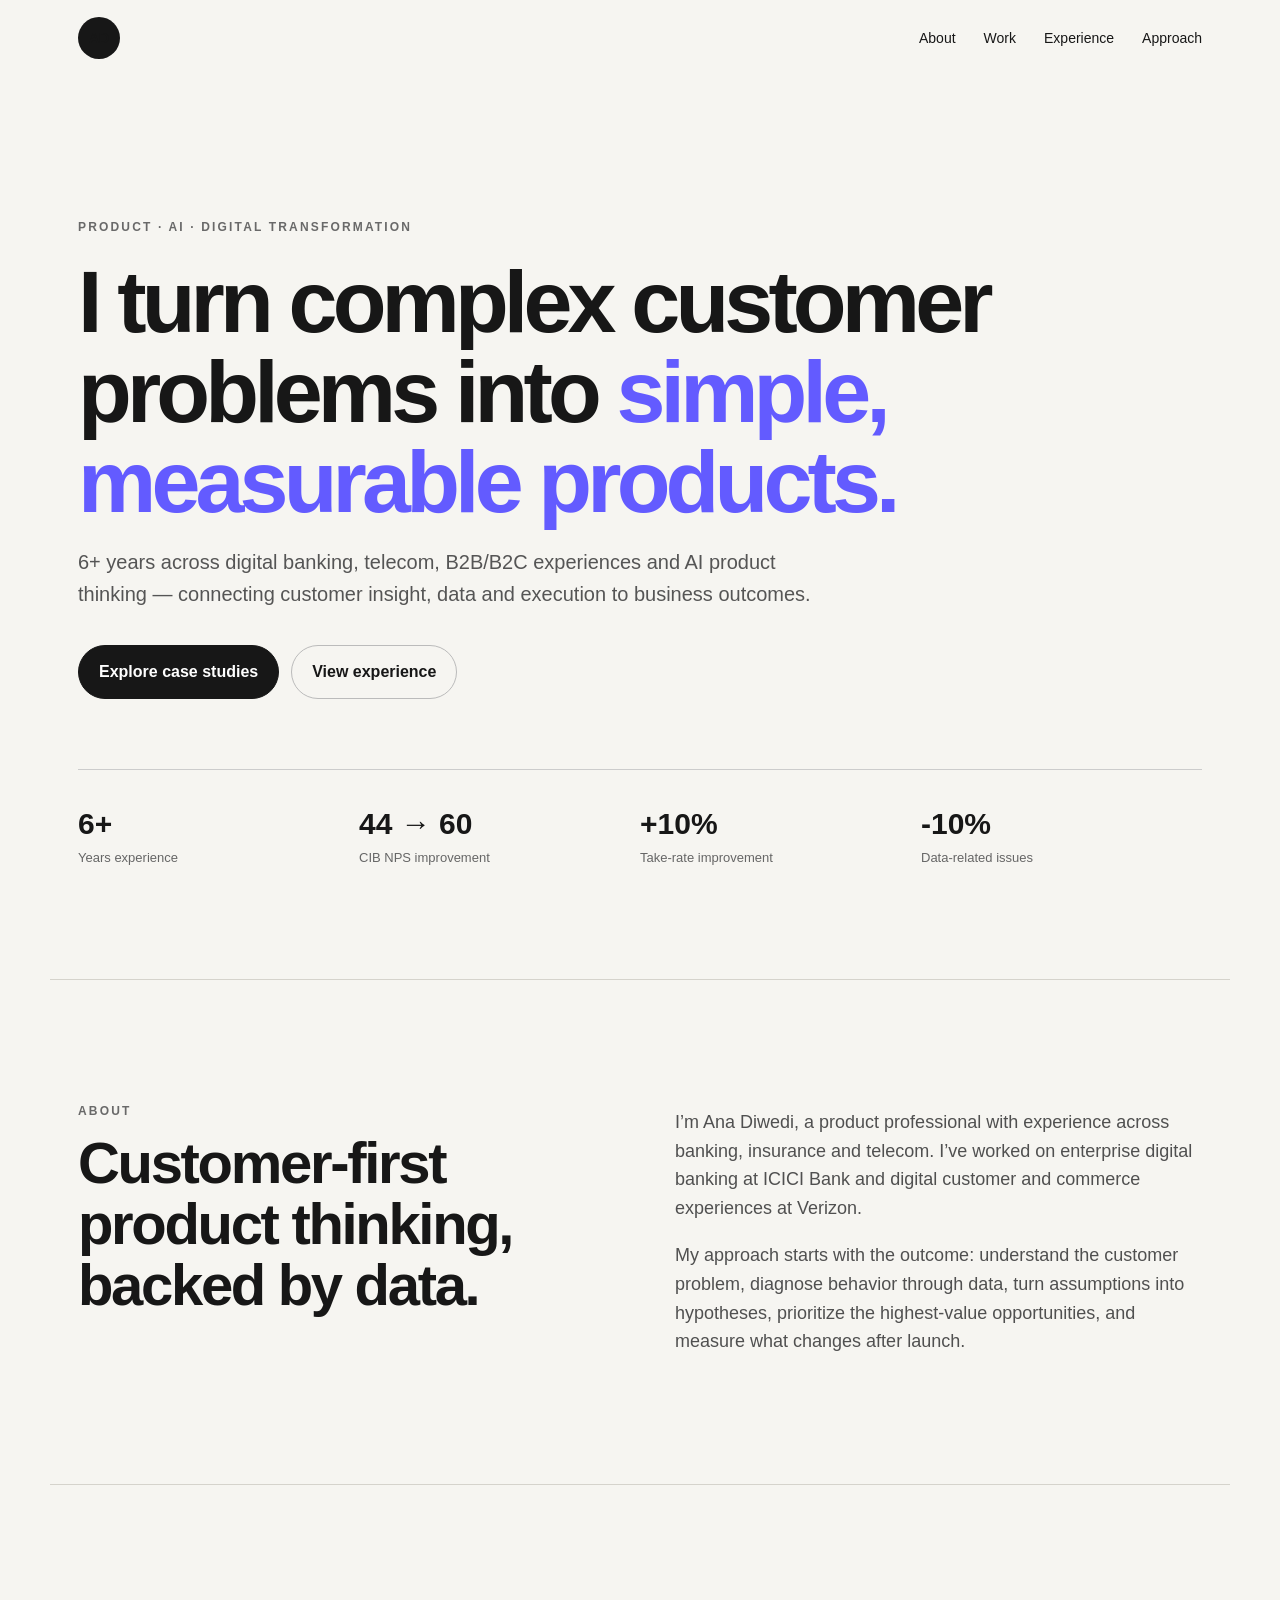
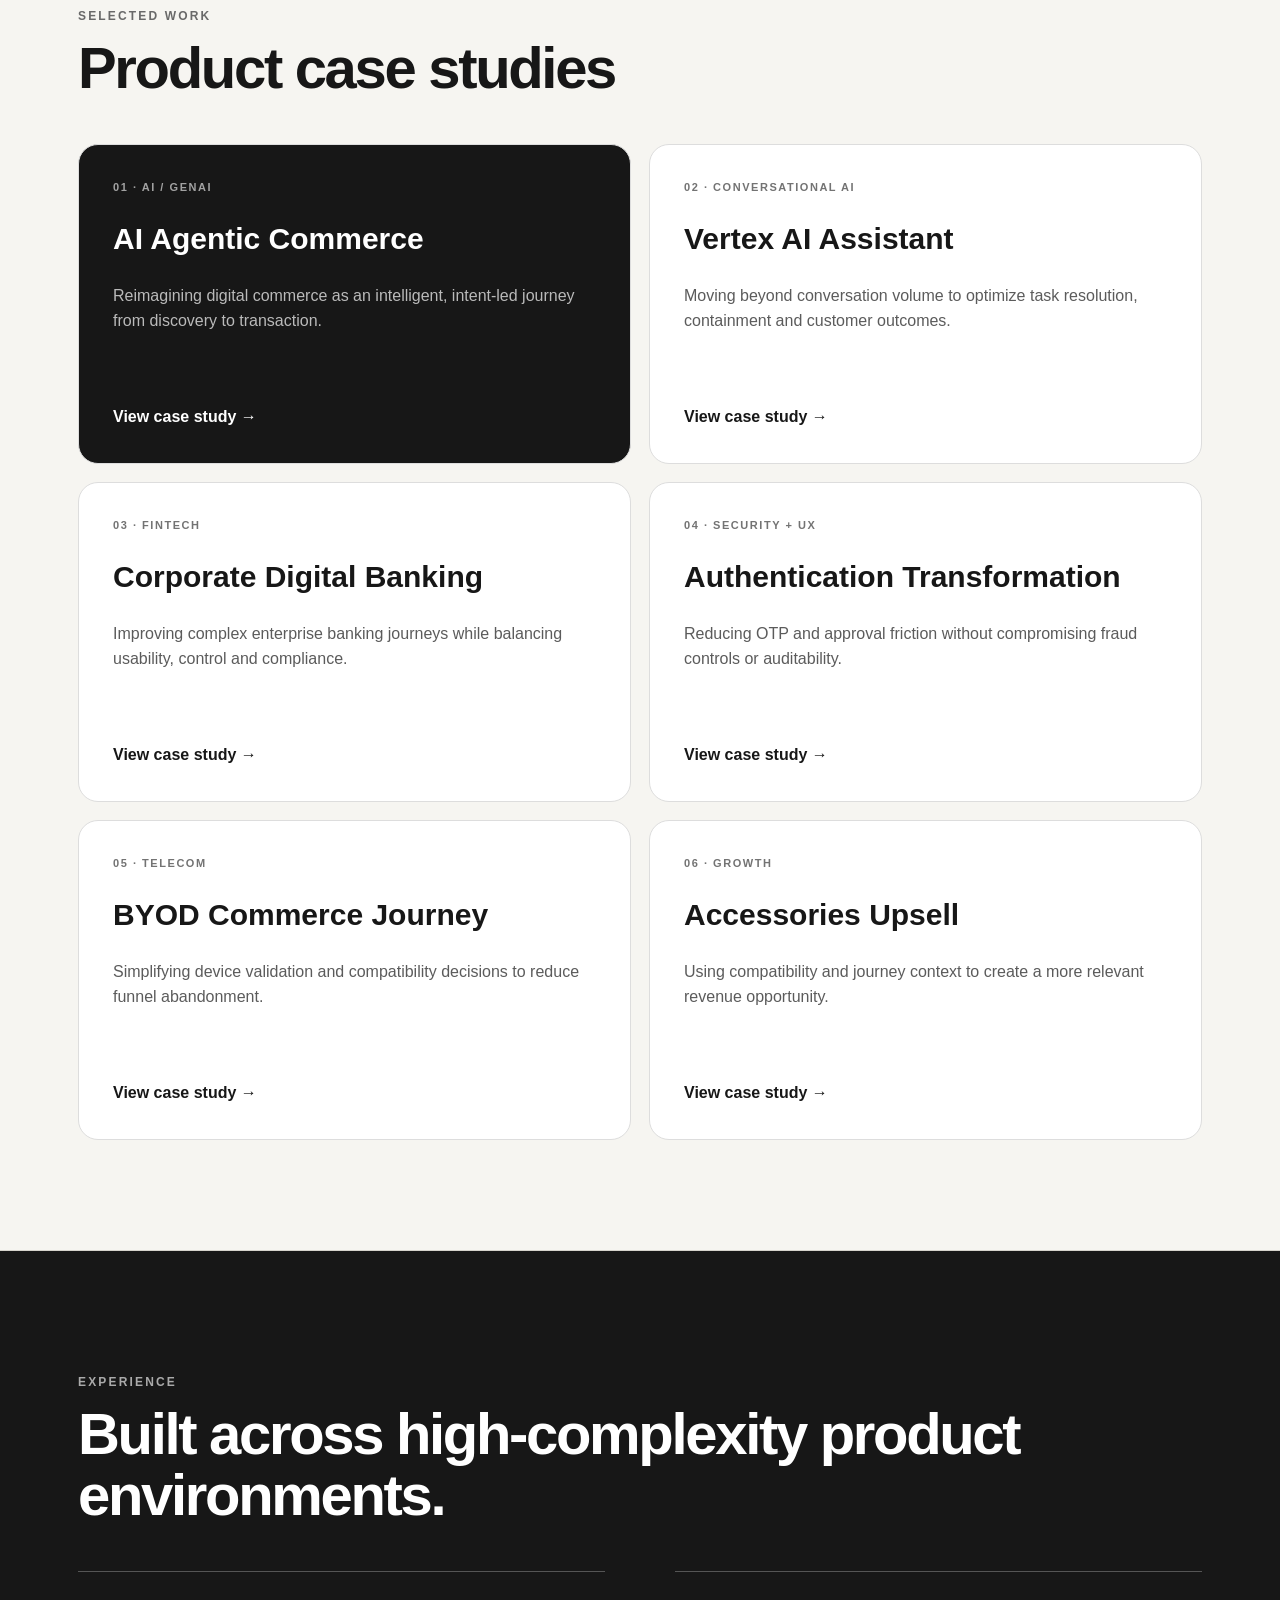
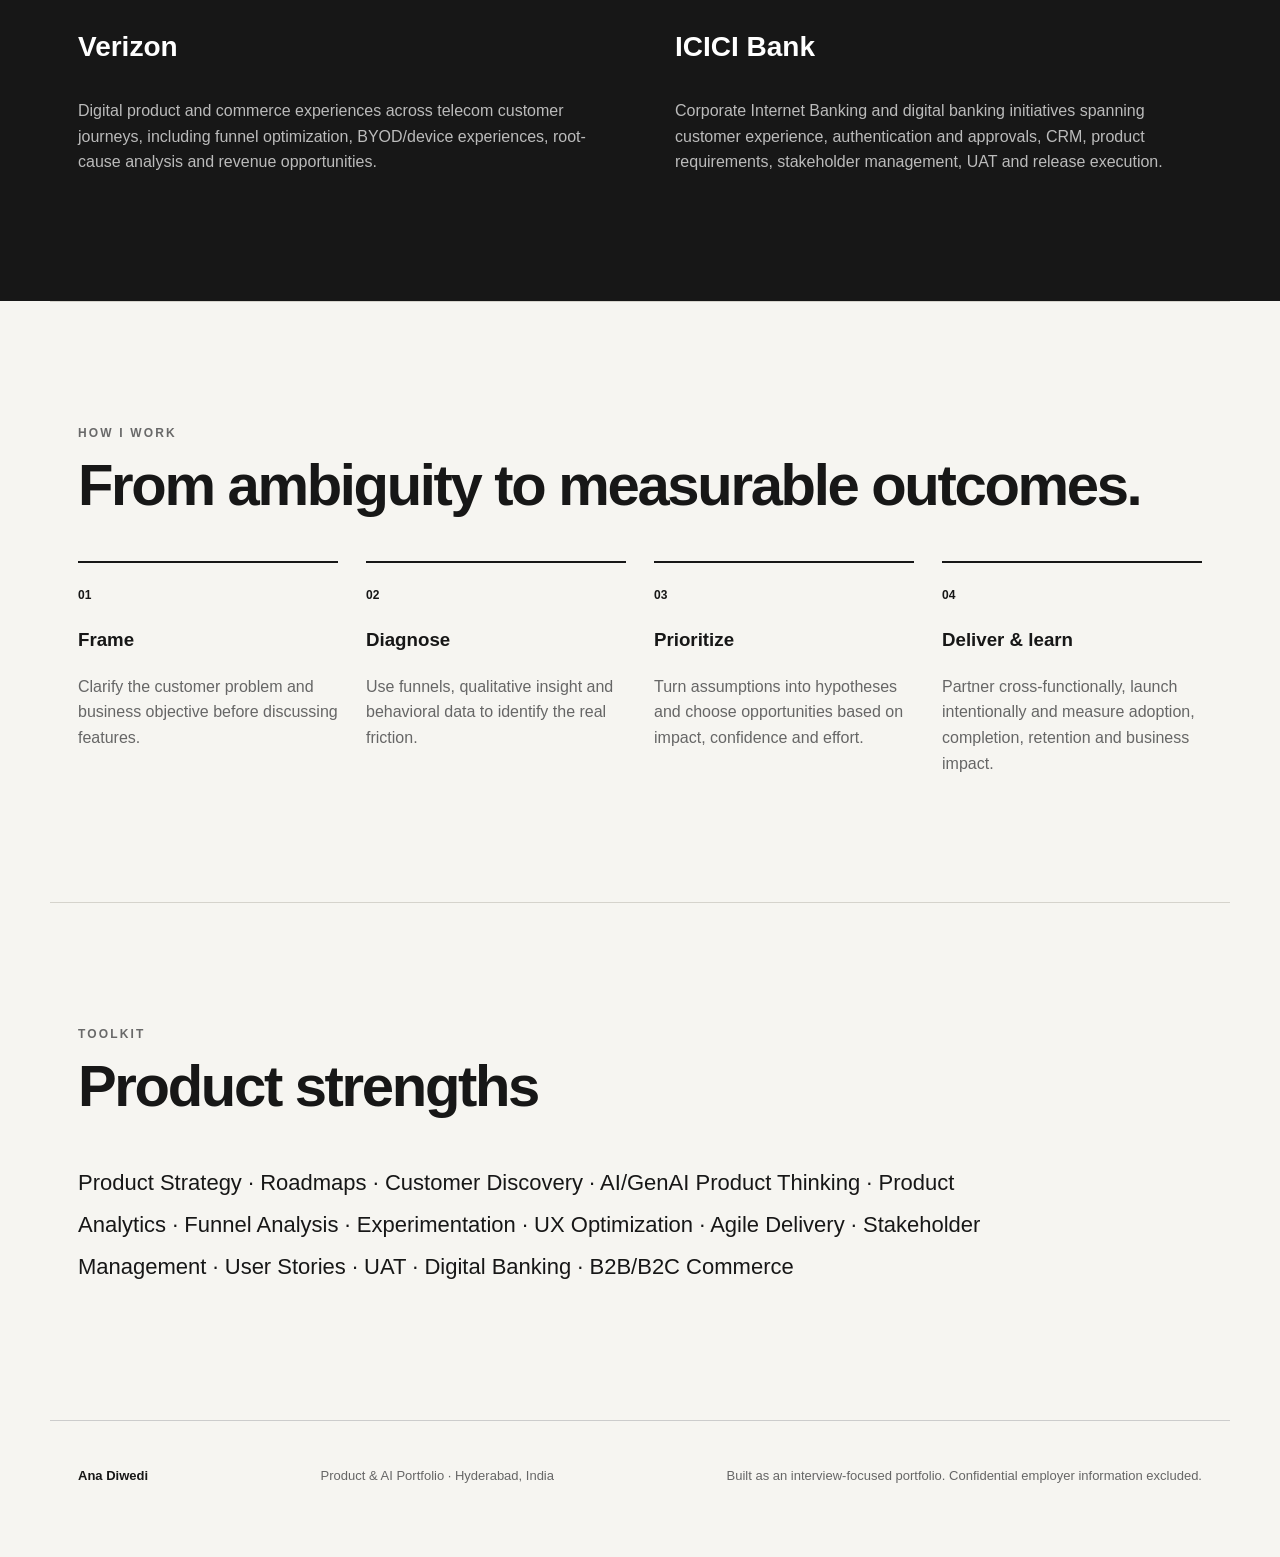
==== index.html @ fad216ba "Add files via upload" ====
<!DOCTYPE html>
<html lang="en">
<head>
  <meta charset="UTF-8">
  <meta name="viewport" content="width=device-width, initial-scale=1.0">
  <meta name="description" content="Ana Diwedi — Product & AI portfolio spanning AI, digital banking, telecom and customer experience.">
  <title>Ana Diwedi | Product & AI Portfolio</title>
  <link rel="stylesheet" href="styles.css">
</head>
<body>
<header class="nav">
  <a class="brand" href="#top">AD</a>
  <nav>
    <a href="#about">About</a><a href="#work">Work</a><a href="#experience">Experience</a><a href="#approach">Approach</a>
  </nav>
</header>

<main id="top">
<section class="hero">
  <p class="eyebrow">PRODUCT · AI · DIGITAL TRANSFORMATION</p>
  <h1>I turn complex customer problems into <span>simple, measurable products.</span></h1>
  <p class="lead">6+ years across digital banking, telecom, B2B/B2C experiences and AI product thinking — connecting customer insight, data and execution to business outcomes.</p>
  <div class="actions"><a class="button primary" href="#work">Explore case studies</a><a class="button" href="#experience">View experience</a></div>
  <div class="metrics">
    <div><strong>6+</strong><span>Years experience</span></div>
    <div><strong>44 → 60</strong><span>CIB NPS improvement</span></div>
    <div><strong>+10%</strong><span>Take-rate improvement</span></div>
    <div><strong>-10%</strong><span>Data-related issues</span></div>
  </div>
</section>

<section id="about" class="section two-col">
  <div><p class="eyebrow">ABOUT</p><h2>Customer-first product thinking, backed by data.</h2></div>
  <div><p>I’m Ana Diwedi, a product professional with experience across banking, insurance and telecom. I’ve worked on enterprise digital banking at ICICI Bank and digital customer and commerce experiences at Verizon.</p>
  <p>My approach starts with the outcome: understand the customer problem, diagnose behavior through data, turn assumptions into hypotheses, prioritize the highest-value opportunities, and measure what changes after launch.</p></div>
</section>

<section id="work" class="section">
  <p class="eyebrow">SELECTED WORK</p><h2>Product case studies</h2>
  <div class="grid">
    <a class="card featured" href="case-studies/ai-agentic-commerce.html"><span>01 · AI / GENAI</span><h3>AI Agentic Commerce</h3><p>Reimagining digital commerce as an intelligent, intent-led journey from discovery to transaction.</p><b>View case study →</b></a>
    <a class="card" href="case-studies/vertex-ai-assistant.html"><span>02 · CONVERSATIONAL AI</span><h3>Vertex AI Assistant</h3><p>Moving beyond conversation volume to optimize task resolution, containment and customer outcomes.</p><b>View case study →</b></a>
    <a class="card" href="case-studies/corporate-digital-banking.html"><span>03 · FINTECH</span><h3>Corporate Digital Banking</h3><p>Improving complex enterprise banking journeys while balancing usability, control and compliance.</p><b>View case study →</b></a>
    <a class="card" href="case-studies/authentication-transformation.html"><span>04 · SECURITY + UX</span><h3>Authentication Transformation</h3><p>Reducing OTP and approval friction without compromising fraud controls or auditability.</p><b>View case study →</b></a>
    <a class="card" href="case-studies/byod-commerce.html"><span>05 · TELECOM</span><h3>BYOD Commerce Journey</h3><p>Simplifying device validation and compatibility decisions to reduce funnel abandonment.</p><b>View case study →</b></a>
    <a class="card" href="case-studies/accessories-upsell.html"><span>06 · GROWTH</span><h3>Accessories Upsell</h3><p>Using compatibility and journey context to create a more relevant revenue opportunity.</p><b>View case study →</b></a>
  </div>
</section>

<section id="experience" class="section dark">
  <p class="eyebrow">EXPERIENCE</p><h2>Built across high-complexity product environments.</h2>
  <div class="timeline">
    <article><h3>Verizon</h3><p>Digital product and commerce experiences across telecom customer journeys, including funnel optimization, BYOD/device experiences, root-cause analysis and revenue opportunities.</p></article>
    <article><h3>ICICI Bank</h3><p>Corporate Internet Banking and digital banking initiatives spanning customer experience, authentication and approvals, CRM, product requirements, stakeholder management, UAT and release execution.</p></article>
  </div>
</section>

<section id="approach" class="section">
  <p class="eyebrow">HOW I WORK</p><h2>From ambiguity to measurable outcomes.</h2>
  <div class="steps">
    <div><b>01</b><h3>Frame</h3><p>Clarify the customer problem and business objective before discussing features.</p></div>
    <div><b>02</b><h3>Diagnose</h3><p>Use funnels, qualitative insight and behavioral data to identify the real friction.</p></div>
    <div><b>03</b><h3>Prioritize</h3><p>Turn assumptions into hypotheses and choose opportunities based on impact, confidence and effort.</p></div>
    <div><b>04</b><h3>Deliver & learn</h3><p>Partner cross-functionally, launch intentionally and measure adoption, completion, retention and business impact.</p></div>
  </div>
</section>

<section class="section skills"><p class="eyebrow">TOOLKIT</p><h2>Product strengths</h2>
<p>Product Strategy · Roadmaps · Customer Discovery · AI/GenAI Product Thinking · Product Analytics · Funnel Analysis · Experimentation · UX Optimization · Agile Delivery · Stakeholder Management · User Stories · UAT · Digital Banking · B2B/B2C Commerce</p></section>
</main>
<footer><strong>Ana Diwedi</strong><span>Product & AI Portfolio · Hyderabad, India</span><span>Built as an interview-focused portfolio. Confidential employer information excluded.</span></footer>
</body>
</html>
---- styles.css ----
*{box-sizing:border-box}html{scroll-behavior:smooth}body{margin:0;background:#f6f5f1;color:#171717;font-family:Inter,ui-sans-serif,-apple-system,BlinkMacSystemFont,"Segoe UI",sans-serif;line-height:1.6}.nav{height:76px;display:flex;align-items:center;justify-content:space-between;max-width:1180px;margin:auto;padding:0 28px}.brand{width:42px;height:42px;border-radius:50%;display:grid;place-items:center;background:#171717;color:#fff;text-decoration:none;font-weight:800}.nav nav{display:flex;gap:28px}.nav a{color:inherit;text-decoration:none;font-size:14px}.hero,.section{max-width:1180px;margin:auto;padding:110px 28px}.hero{padding-top:130px}.eyebrow{font-size:12px;font-weight:800;letter-spacing:.18em;color:#696969}.hero h1{font-size:clamp(48px,7vw,88px);line-height:1.02;letter-spacing:-.055em;max-width:1000px;margin:20px 0}.hero h1 span{color:#635bff}.lead{font-size:20px;color:#555;max-width:760px}.actions{display:flex;gap:12px;margin:35px 0 70px}.button{padding:13px 20px;border:1px solid #bbb;border-radius:999px;text-decoration:none;color:#171717;font-weight:700}.primary{background:#171717;color:#fff;border-color:#171717}.metrics{display:grid;grid-template-columns:repeat(4,1fr);border-top:1px solid #ccc;padding-top:30px}.metrics div{display:flex;flex-direction:column}.metrics strong{font-size:30px}.metrics span{font-size:13px;color:#666}.section{border-top:1px solid #d5d3cc}.section h2{font-size:clamp(34px,5vw,58px);line-height:1.05;letter-spacing:-.04em;margin:12px 0 45px}.two-col{display:grid;grid-template-columns:1fr 1fr;gap:70px}.two-col p:not(.eyebrow){font-size:18px;color:#505050}.grid{display:grid;grid-template-columns:repeat(2,1fr);gap:18px}.card{min-height:320px;background:#fff;border:1px solid #ddd;border-radius:20px;padding:34px;text-decoration:none;color:inherit;display:flex;flex-direction:column;transition:.2s}.card:hover{transform:translateY(-4px);box-shadow:0 14px 40px #0000000c}.card.featured{background:#171717;color:#fff}.card span{font-size:11px;letter-spacing:.14em;font-weight:800;opacity:.6}.card h3{font-size:30px;line-height:1.1;margin:25px 0 12px}.card p{opacity:.7;max-width:480px}.card b{margin-top:auto}.dark{max-width:none;background:#171717;color:#fff;padding-left:max(28px,calc((100% - 1124px)/2));padding-right:max(28px,calc((100% - 1124px)/2))}.dark .eyebrow{color:#aaa}.timeline{display:grid;grid-template-columns:1fr 1fr;gap:70px}.timeline article{border-top:1px solid #555;padding-top:25px}.timeline h3{font-size:28px}.timeline p{color:#bbb}.steps{display:grid;grid-template-columns:repeat(4,1fr);gap:28px}.steps>div{border-top:2px solid #171717;padding-top:18px}.steps b{font-size:12px}.steps p{color:#666}.skills p:last-child{font-size:22px;line-height:1.9;max-width:950px}footer{max-width:1180px;margin:auto;padding:45px 28px 70px;border-top:1px solid #ccc;display:flex;justify-content:space-between;gap:20px;color:#666;font-size:13px}footer strong{color:#171717}@media(max-width:750px){.nav nav{display:none}.hero,.section{padding:75px 22px}.hero{padding-top:90px}.metrics,.grid,.two-col,.timeline,.steps{grid-template-columns:1fr}.metrics{gap:22px}.card{min-height:270px}.actions{flex-direction:column;align-items:flex-start}.two-col{gap:10px}footer{flex-direction:column;padding:35px 22px}.dark{padding-left:22px;padding-right:22px}}
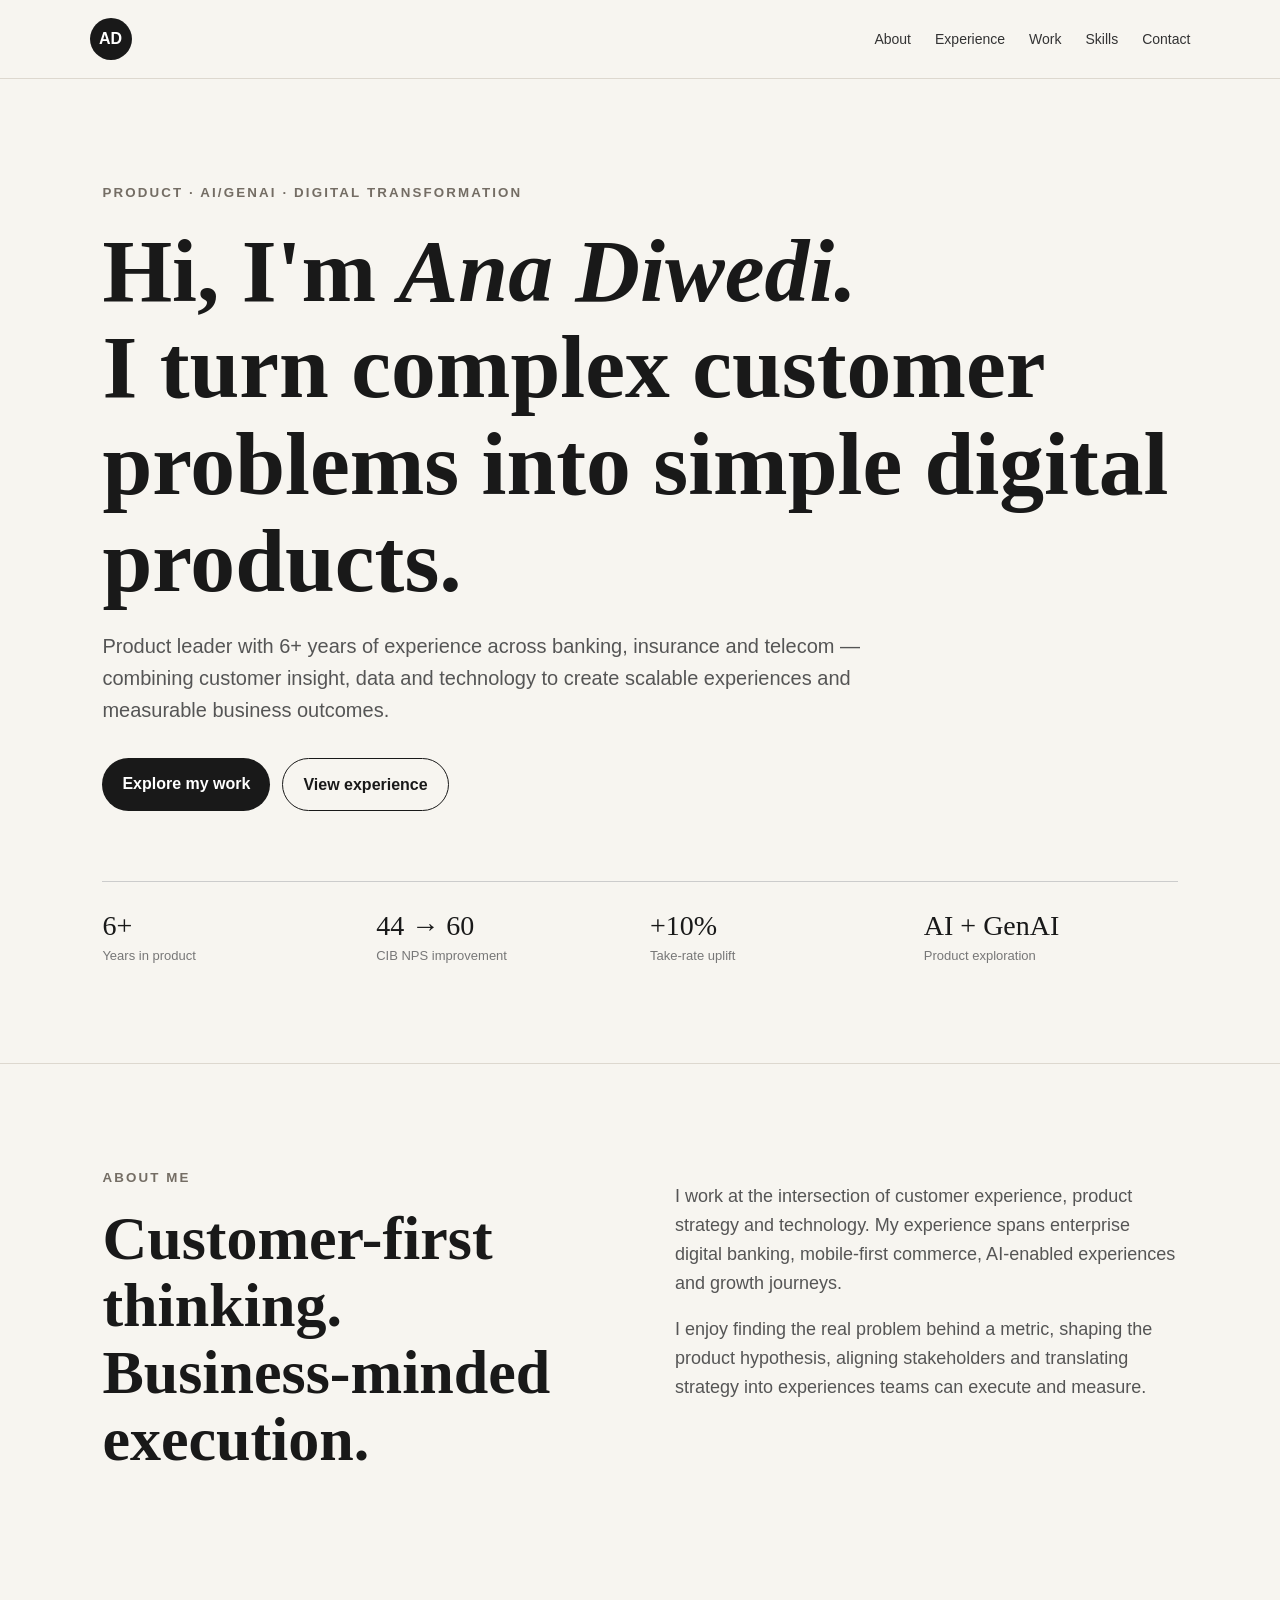
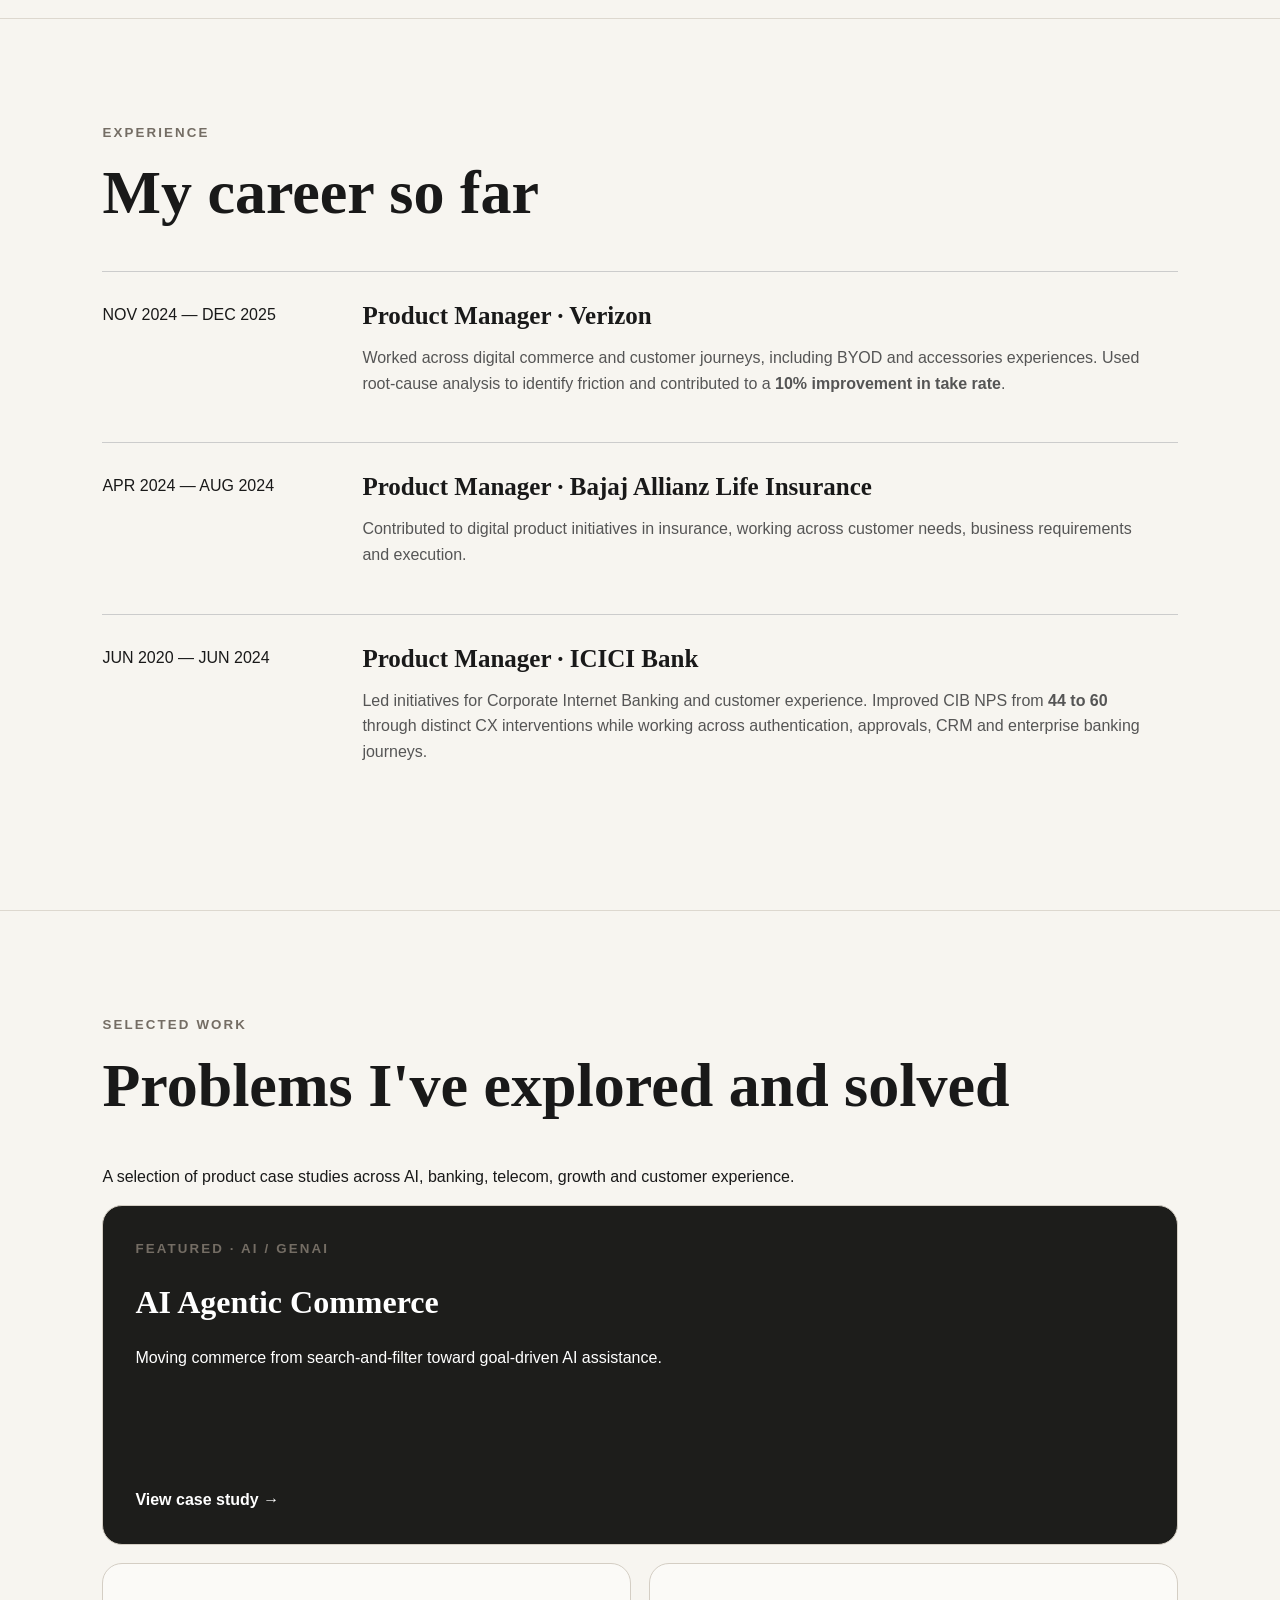
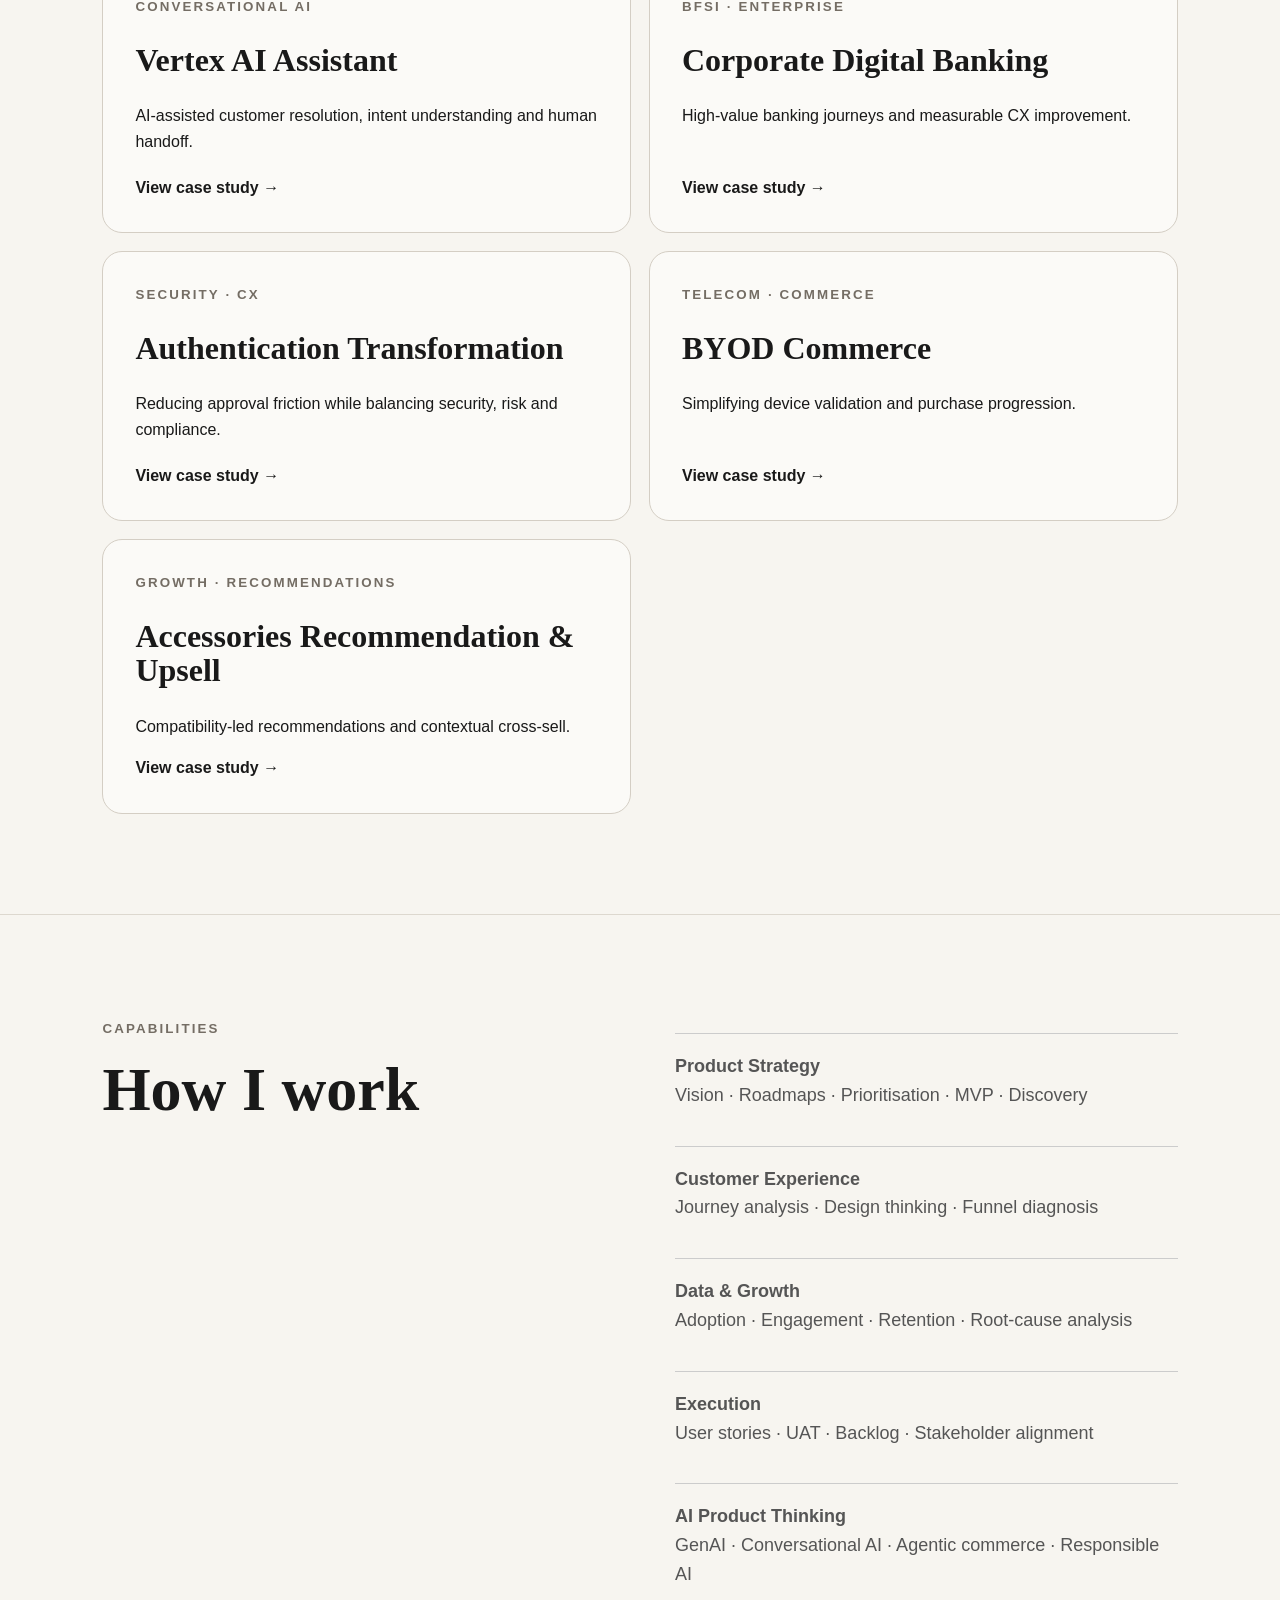
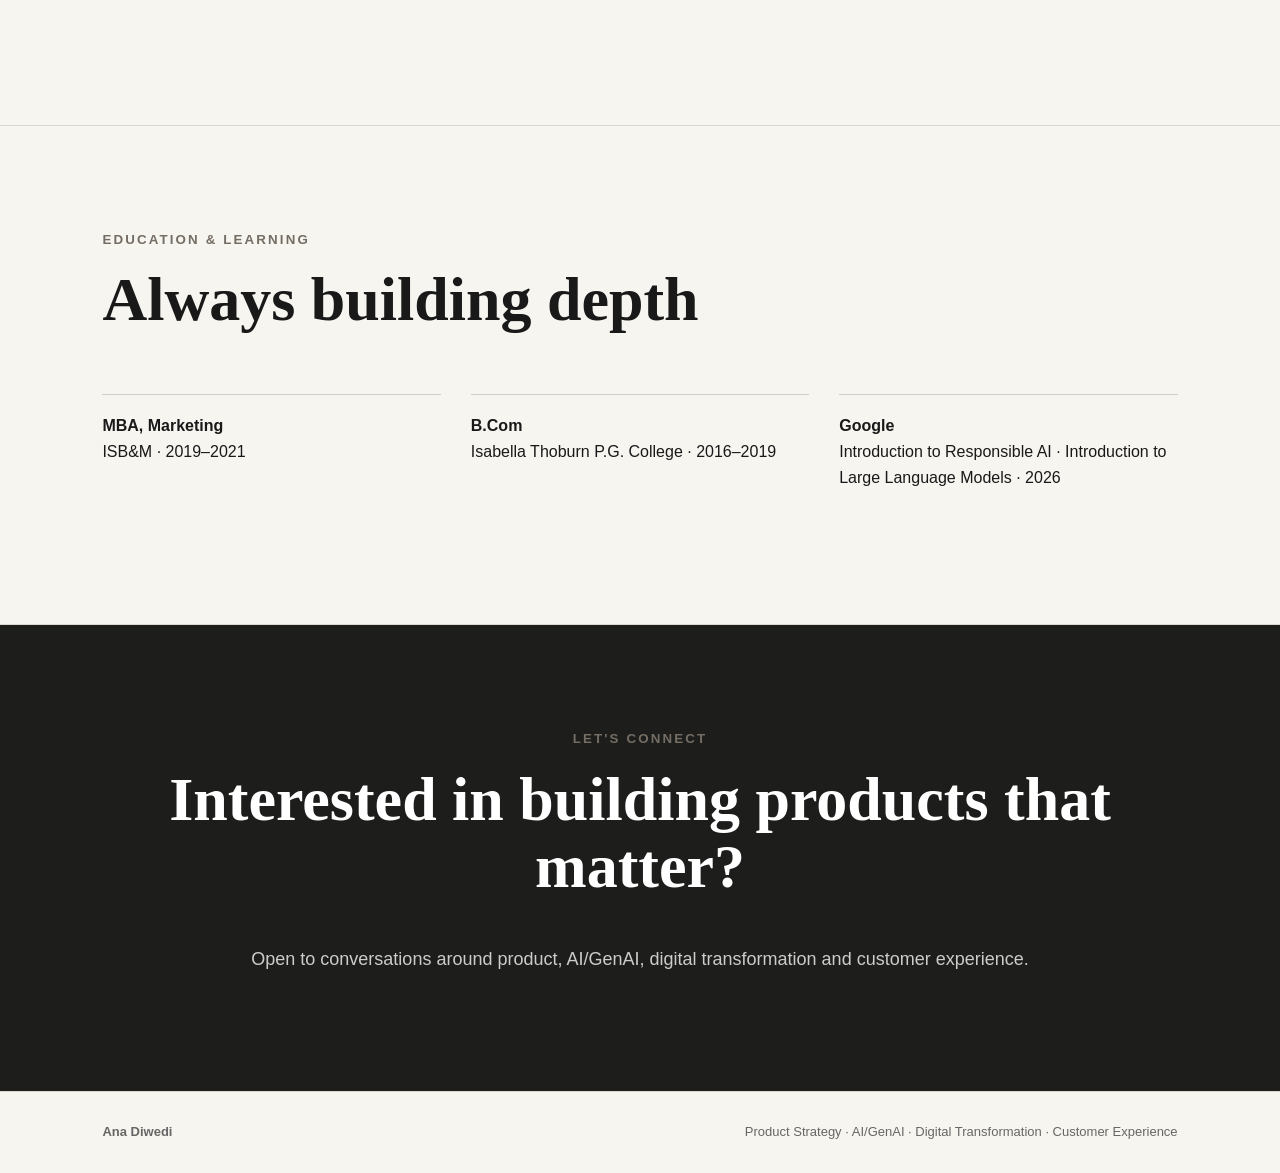
==== commit 5573afea: "Add files via upload" ====
--- a/index.html
+++ b/index.html
@@ -1,73 +1,20 @@
-<!DOCTYPE html>
-<html lang="en">
-<head>
-  <meta charset="UTF-8">
-  <meta name="viewport" content="width=device-width, initial-scale=1.0">
-  <meta name="description" content="Ana Diwedi — Product & AI portfolio spanning AI, digital banking, telecom and customer experience.">
-  <title>Ana Diwedi | Product & AI Portfolio</title>
-  <link rel="stylesheet" href="styles.css">
-</head>
-<body>
-<header class="nav">
-  <a class="brand" href="#top">AD</a>
-  <nav>
-    <a href="#about">About</a><a href="#work">Work</a><a href="#experience">Experience</a><a href="#approach">Approach</a>
-  </nav>
-</header>
-
-<main id="top">
-<section class="hero">
-  <p class="eyebrow">PRODUCT · AI · DIGITAL TRANSFORMATION</p>
-  <h1>I turn complex customer problems into <span>simple, measurable products.</span></h1>
-  <p class="lead">6+ years across digital banking, telecom, B2B/B2C experiences and AI product thinking — connecting customer insight, data and execution to business outcomes.</p>
-  <div class="actions"><a class="button primary" href="#work">Explore case studies</a><a class="button" href="#experience">View experience</a></div>
-  <div class="metrics">
-    <div><strong>6+</strong><span>Years experience</span></div>
-    <div><strong>44 → 60</strong><span>CIB NPS improvement</span></div>
-    <div><strong>+10%</strong><span>Take-rate improvement</span></div>
-    <div><strong>-10%</strong><span>Data-related issues</span></div>
-  </div>
-</section>
-
-<section id="about" class="section two-col">
-  <div><p class="eyebrow">ABOUT</p><h2>Customer-first product thinking, backed by data.</h2></div>
-  <div><p>I’m Ana Diwedi, a product professional with experience across banking, insurance and telecom. I’ve worked on enterprise digital banking at ICICI Bank and digital customer and commerce experiences at Verizon.</p>
-  <p>My approach starts with the outcome: understand the customer problem, diagnose behavior through data, turn assumptions into hypotheses, prioritize the highest-value opportunities, and measure what changes after launch.</p></div>
-</section>
-
-<section id="work" class="section">
-  <p class="eyebrow">SELECTED WORK</p><h2>Product case studies</h2>
-  <div class="grid">
-    <a class="card featured" href="case-studies/ai-agentic-commerce.html"><span>01 · AI / GENAI</span><h3>AI Agentic Commerce</h3><p>Reimagining digital commerce as an intelligent, intent-led journey from discovery to transaction.</p><b>View case study →</b></a>
-    <a class="card" href="case-studies/vertex-ai-assistant.html"><span>02 · CONVERSATIONAL AI</span><h3>Vertex AI Assistant</h3><p>Moving beyond conversation volume to optimize task resolution, containment and customer outcomes.</p><b>View case study →</b></a>
-    <a class="card" href="case-studies/corporate-digital-banking.html"><span>03 · FINTECH</span><h3>Corporate Digital Banking</h3><p>Improving complex enterprise banking journeys while balancing usability, control and compliance.</p><b>View case study →</b></a>
-    <a class="card" href="case-studies/authentication-transformation.html"><span>04 · SECURITY + UX</span><h3>Authentication Transformation</h3><p>Reducing OTP and approval friction without compromising fraud controls or auditability.</p><b>View case study →</b></a>
-    <a class="card" href="case-studies/byod-commerce.html"><span>05 · TELECOM</span><h3>BYOD Commerce Journey</h3><p>Simplifying device validation and compatibility decisions to reduce funnel abandonment.</p><b>View case study →</b></a>
-    <a class="card" href="case-studies/accessories-upsell.html"><span>06 · GROWTH</span><h3>Accessories Upsell</h3><p>Using compatibility and journey context to create a more relevant revenue opportunity.</p><b>View case study →</b></a>
-  </div>
-</section>
-
-<section id="experience" class="section dark">
-  <p class="eyebrow">EXPERIENCE</p><h2>Built across high-complexity product environments.</h2>
-  <div class="timeline">
-    <article><h3>Verizon</h3><p>Digital product and commerce experiences across telecom customer journeys, including funnel optimization, BYOD/device experiences, root-cause analysis and revenue opportunities.</p></article>
-    <article><h3>ICICI Bank</h3><p>Corporate Internet Banking and digital banking initiatives spanning customer experience, authentication and approvals, CRM, product requirements, stakeholder management, UAT and release execution.</p></article>
-  </div>
-</section>
-
-<section id="approach" class="section">
-  <p class="eyebrow">HOW I WORK</p><h2>From ambiguity to measurable outcomes.</h2>
-  <div class="steps">
-    <div><b>01</b><h3>Frame</h3><p>Clarify the customer problem and business objective before discussing features.</p></div>
-    <div><b>02</b><h3>Diagnose</h3><p>Use funnels, qualitative insight and behavioral data to identify the real friction.</p></div>
-    <div><b>03</b><h3>Prioritize</h3><p>Turn assumptions into hypotheses and choose opportunities based on impact, confidence and effort.</p></div>
-    <div><b>04</b><h3>Deliver & learn</h3><p>Partner cross-functionally, launch intentionally and measure adoption, completion, retention and business impact.</p></div>
-  </div>
-</section>
-
-<section class="section skills"><p class="eyebrow">TOOLKIT</p><h2>Product strengths</h2>
-<p>Product Strategy · Roadmaps · Customer Discovery · AI/GenAI Product Thinking · Product Analytics · Funnel Analysis · Experimentation · UX Optimization · Agile Delivery · Stakeholder Management · User Stories · UAT · Digital Banking · B2B/B2C Commerce</p></section>
-</main>
-<footer><strong>Ana Diwedi</strong><span>Product & AI Portfolio · Hyderabad, India</span><span>Built as an interview-focused portfolio. Confidential employer information excluded.</span></footer>
-</body>
-</html>+<!doctype html><html lang="en"><head><meta charset="utf-8"><meta name="viewport" content="width=device-width,initial-scale=1"><title>Ana Diwedi | Product Portfolio</title><link rel="stylesheet" href="styles.css"></head><body>
+<header><a href="#home" class="logo">AD</a><nav><a href="#about">About</a><a href="#experience">Experience</a><a href="#work">Work</a><a href="#skills">Skills</a><a href="#contact">Contact</a></nav></header>
+<main>
+<section id="home" class="hero"><small>PRODUCT · AI/GENAI · DIGITAL TRANSFORMATION</small><h1>Hi, I'm <em>Ana Diwedi.</em><br>I turn complex customer problems into simple digital products.</h1><p>Product leader with 6+ years of experience across banking, insurance and telecom — combining customer insight, data and technology to create scalable experiences and measurable business outcomes.</p><div class="buttons"><a href="#work">Explore my work</a><a href="#experience" class="light">View experience</a></div><div class="metrics"><b>6+<span>Years in product</span></b><b>44 → 60<span>CIB NPS improvement</span></b><b>+10%<span>Take-rate uplift</span></b><b>AI + GenAI<span>Product exploration</span></b></div></section>
+<section id="about" class="split"><div><small>ABOUT ME</small><h2>Customer-first thinking.<br>Business-minded execution.</h2></div><div><p>I work at the intersection of customer experience, product strategy and technology. My experience spans enterprise digital banking, mobile-first commerce, AI-enabled experiences and growth journeys.</p><p>I enjoy finding the real problem behind a metric, shaping the product hypothesis, aligning stakeholders and translating strategy into experiences teams can execute and measure.</p></div></section>
+<section id="experience"><small>EXPERIENCE</small><h2>My career so far</h2>
+<article><time>NOV 2024 — DEC 2025</time><div><h3>Product Manager · Verizon</h3><p>Worked across digital commerce and customer journeys, including BYOD and accessories experiences. Used root-cause analysis to identify friction and contributed to a <strong>10% improvement in take rate</strong>.</p></div></article>
+<article><time>APR 2024 — AUG 2024</time><div><h3>Product Manager · Bajaj Allianz Life Insurance</h3><p>Contributed to digital product initiatives in insurance, working across customer needs, business requirements and execution.</p></div></article>
+<article><time>JUN 2020 — JUN 2024</time><div><h3>Product Manager · ICICI Bank</h3><p>Led initiatives for Corporate Internet Banking and customer experience. Improved CIB NPS from <strong>44 to 60</strong> through distinct CX interventions while working across authentication, approvals, CRM and enterprise banking journeys.</p></div></article></section>
+<section id="work"><small>SELECTED WORK</small><h2>Problems I've explored and solved</h2><p>A selection of product case studies across AI, banking, telecom, growth and customer experience.</p><div class="cards">
+<a class="card featured" href="case-studies/ai-agentic-commerce.html"><small>FEATURED · AI / GENAI</small><h3>AI Agentic Commerce</h3><p>Moving commerce from search-and-filter toward goal-driven AI assistance.</p><b>View case study →</b></a>
+<a class="card" href="case-studies/vertex-ai-assistant.html"><small>CONVERSATIONAL AI</small><h3>Vertex AI Assistant</h3><p>AI-assisted customer resolution, intent understanding and human handoff.</p><b>View case study →</b></a>
+<a class="card" href="case-studies/corporate-digital-banking.html"><small>BFSI · ENTERPRISE</small><h3>Corporate Digital Banking</h3><p>High-value banking journeys and measurable CX improvement.</p><b>View case study →</b></a>
+<a class="card" href="case-studies/authentication-transformation.html"><small>SECURITY · CX</small><h3>Authentication Transformation</h3><p>Reducing approval friction while balancing security, risk and compliance.</p><b>View case study →</b></a>
+<a class="card" href="case-studies/byod-commerce.html"><small>TELECOM · COMMERCE</small><h3>BYOD Commerce</h3><p>Simplifying device validation and purchase progression.</p><b>View case study →</b></a>
+<a class="card" href="case-studies/accessories-upsell.html"><small>GROWTH · RECOMMENDATIONS</small><h3>Accessories Recommendation & Upsell</h3><p>Compatibility-led recommendations and contextual cross-sell.</p><b>View case study →</b></a></div></section>
+<section id="skills" class="split"><div><small>CAPABILITIES</small><h2>How I work</h2></div><div class="skills"><p><b>Product Strategy</b><br>Vision · Roadmaps · Prioritisation · MVP · Discovery</p><p><b>Customer Experience</b><br>Journey analysis · Design thinking · Funnel diagnosis</p><p><b>Data & Growth</b><br>Adoption · Engagement · Retention · Root-cause analysis</p><p><b>Execution</b><br>User stories · UAT · Backlog · Stakeholder alignment</p><p><b>AI Product Thinking</b><br>GenAI · Conversational AI · Agentic commerce · Responsible AI</p></div></section>
+<section><small>EDUCATION & LEARNING</small><h2>Always building depth</h2><div class="education"><p><b>MBA, Marketing</b><br>ISB&M · 2019–2021</p><p><b>B.Com</b><br>Isabella Thoburn P.G. College · 2016–2019</p><p><b>Google</b><br>Introduction to Responsible AI · Introduction to Large Language Models · 2026</p></div></section>
+<section id="contact" class="contact"><small>LET'S CONNECT</small><h2>Interested in building products that matter?</h2><p>Open to conversations around product, AI/GenAI, digital transformation and customer experience.</p></section></main>
+<footer><b>Ana Diwedi</b><span>Product Strategy · AI/GenAI · Digital Transformation · Customer Experience</span></footer></body></html>
--- a/styles.css
+++ b/styles.css
@@ -1 +1 @@
-*{box-sizing:border-box}html{scroll-behavior:smooth}body{margin:0;background:#f6f5f1;color:#171717;font-family:Inter,ui-sans-serif,-apple-system,BlinkMacSystemFont,"Segoe UI",sans-serif;line-height:1.6}.nav{height:76px;display:flex;align-items:center;justify-content:space-between;max-width:1180px;margin:auto;padding:0 28px}.brand{width:42px;height:42px;border-radius:50%;display:grid;place-items:center;background:#171717;color:#fff;text-decoration:none;font-weight:800}.nav nav{display:flex;gap:28px}.nav a{color:inherit;text-decoration:none;font-size:14px}.hero,.section{max-width:1180px;margin:auto;padding:110px 28px}.hero{padding-top:130px}.eyebrow{font-size:12px;font-weight:800;letter-spacing:.18em;color:#696969}.hero h1{font-size:clamp(48px,7vw,88px);line-height:1.02;letter-spacing:-.055em;max-width:1000px;margin:20px 0}.hero h1 span{color:#635bff}.lead{font-size:20px;color:#555;max-width:760px}.actions{display:flex;gap:12px;margin:35px 0 70px}.button{padding:13px 20px;border:1px solid #bbb;border-radius:999px;text-decoration:none;color:#171717;font-weight:700}.primary{background:#171717;color:#fff;border-color:#171717}.metrics{display:grid;grid-template-columns:repeat(4,1fr);border-top:1px solid #ccc;padding-top:30px}.metrics div{display:flex;flex-direction:column}.metrics strong{font-size:30px}.metrics span{font-size:13px;color:#666}.section{border-top:1px solid #d5d3cc}.section h2{font-size:clamp(34px,5vw,58px);line-height:1.05;letter-spacing:-.04em;margin:12px 0 45px}.two-col{display:grid;grid-template-columns:1fr 1fr;gap:70px}.two-col p:not(.eyebrow){font-size:18px;color:#505050}.grid{display:grid;grid-template-columns:repeat(2,1fr);gap:18px}.card{min-height:320px;background:#fff;border:1px solid #ddd;border-radius:20px;padding:34px;text-decoration:none;color:inherit;display:flex;flex-direction:column;transition:.2s}.card:hover{transform:translateY(-4px);box-shadow:0 14px 40px #0000000c}.card.featured{background:#171717;color:#fff}.card span{font-size:11px;letter-spacing:.14em;font-weight:800;opacity:.6}.card h3{font-size:30px;line-height:1.1;margin:25px 0 12px}.card p{opacity:.7;max-width:480px}.card b{margin-top:auto}.dark{max-width:none;background:#171717;color:#fff;padding-left:max(28px,calc((100% - 1124px)/2));padding-right:max(28px,calc((100% - 1124px)/2))}.dark .eyebrow{color:#aaa}.timeline{display:grid;grid-template-columns:1fr 1fr;gap:70px}.timeline article{border-top:1px solid #555;padding-top:25px}.timeline h3{font-size:28px}.timeline p{color:#bbb}.steps{display:grid;grid-template-columns:repeat(4,1fr);gap:28px}.steps>div{border-top:2px solid #171717;padding-top:18px}.steps b{font-size:12px}.steps p{color:#666}.skills p:last-child{font-size:22px;line-height:1.9;max-width:950px}footer{max-width:1180px;margin:auto;padding:45px 28px 70px;border-top:1px solid #ccc;display:flex;justify-content:space-between;gap:20px;color:#666;font-size:13px}footer strong{color:#171717}@media(max-width:750px){.nav nav{display:none}.hero,.section{padding:75px 22px}.hero{padding-top:90px}.metrics,.grid,.two-col,.timeline,.steps{grid-template-columns:1fr}.metrics{gap:22px}.card{min-height:270px}.actions{flex-direction:column;align-items:flex-start}.two-col{gap:10px}footer{flex-direction:column;padding:35px 22px}.dark{padding-left:22px;padding-right:22px}}+*{box-sizing:border-box}html{scroll-behavior:smooth}body{margin:0;background:#f7f5f0;color:#191919;font:16px Arial,sans-serif;line-height:1.6}header{position:sticky;top:0;z-index:5;display:flex;justify-content:space-between;align-items:center;padding:18px 7vw;background:#f7f5f0ee;border-bottom:1px solid #ddd8cf}.logo{display:grid;place-items:center;width:42px;height:42px;border-radius:50%;background:#191919;color:#fff;text-decoration:none;font-weight:700}nav{display:flex;gap:24px}nav a{color:#333;text-decoration:none;font-size:14px}section{padding:100px 8vw;border-bottom:1px solid #ddd8cf}small{letter-spacing:.16em;font-weight:700;color:#746d64}h1,h2,h3{font-family:Georgia,serif;line-height:1.08}h1{font-size:clamp(46px,7vw,92px);max-width:1200px;margin:18px 0}h2{font-size:clamp(38px,5vw,62px);margin:15px 0 45px}.hero p{max-width:760px;font-size:20px;color:#555}.buttons{display:flex;gap:12px;margin:32px 0}.buttons a{padding:13px 20px;border-radius:30px;background:#191919;color:white;text-decoration:none;font-weight:700}.buttons .light{background:transparent;color:#191919;border:1px solid}.metrics{display:grid;grid-template-columns:repeat(4,1fr);gap:20px;margin-top:70px;padding-top:28px;border-top:1px solid #ccc}.metrics b{font:28px Georgia}.metrics span{display:block;font:13px Arial;color:#777;margin-top:6px}.split{display:grid;grid-template-columns:1fr 1fr;gap:70px}.split>div:last-child{font-size:18px;color:#555}article{display:grid;grid-template-columns:230px 1fr;gap:30px;padding:30px 0;border-top:1px solid #ccc}article h3{font-size:25px;margin:0}article p{max-width:780px;color:#555}.cards{display:grid;grid-template-columns:1fr 1fr;gap:18px}.card{min-height:270px;padding:32px;border:1px solid #d4cec4;border-radius:20px;color:#191919;text-decoration:none;background:#fbfaf7;display:flex;flex-direction:column}.card h3{font-size:32px;margin:25px 0 10px}.card b{margin-top:auto}.featured{grid-column:span 2;min-height:340px;background:#1d1d1b;color:white}.skills p,.education p{padding:18px 0;border-top:1px solid #ccc}.education{display:grid;grid-template-columns:repeat(3,1fr);gap:30px}.contact{text-align:center;background:#1d1d1b;color:white}.contact p{color:#ccc;font-size:18px}footer{padding:30px 8vw;display:flex;justify-content:space-between;color:#666;font-size:13px}@media(max-width:760px){nav{gap:10px;overflow:auto}nav a{font-size:11px}section{padding:70px 7vw}.split{grid-template-columns:1fr;gap:25px}.metrics{grid-template-columns:1fr 1fr}article{grid-template-columns:1fr;gap:5px}.cards{grid-template-columns:1fr}.featured{grid-column:auto}.education{grid-template-columns:1fr}footer{flex-direction:column;gap:8px}}
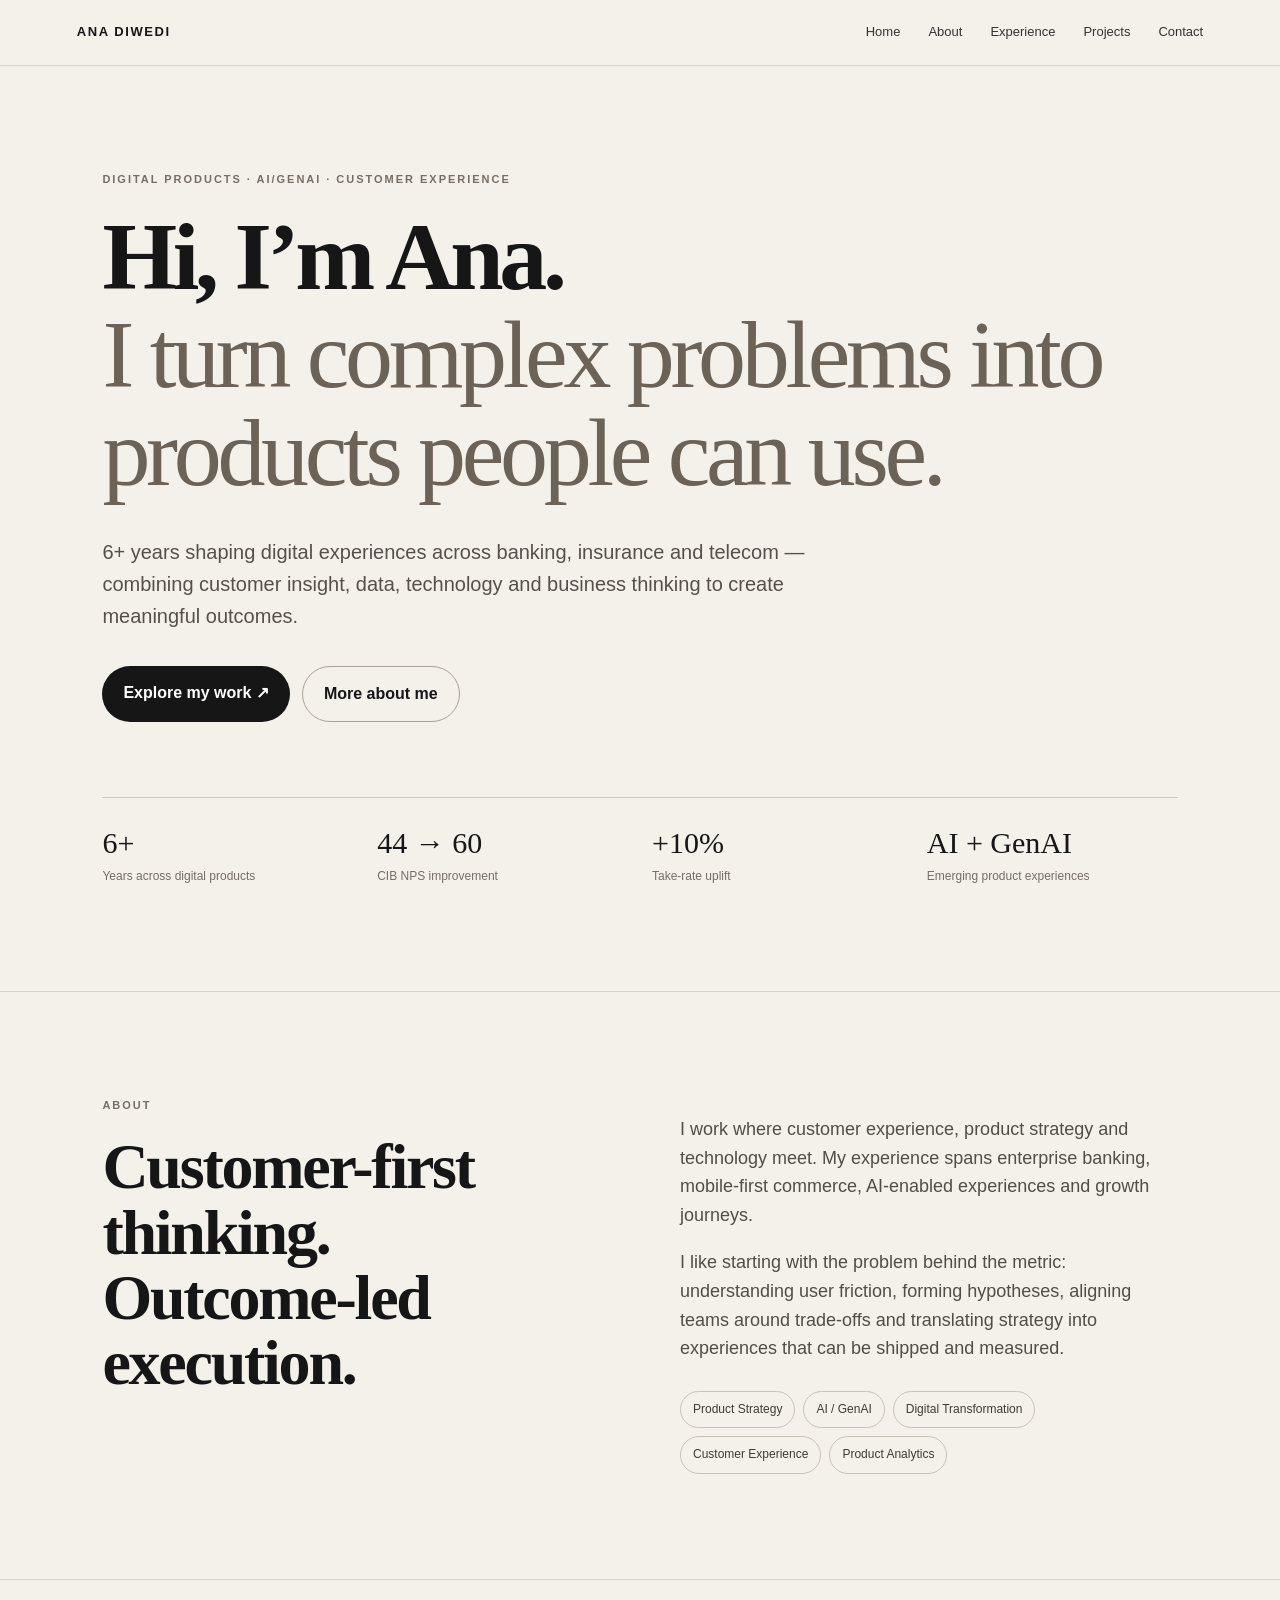
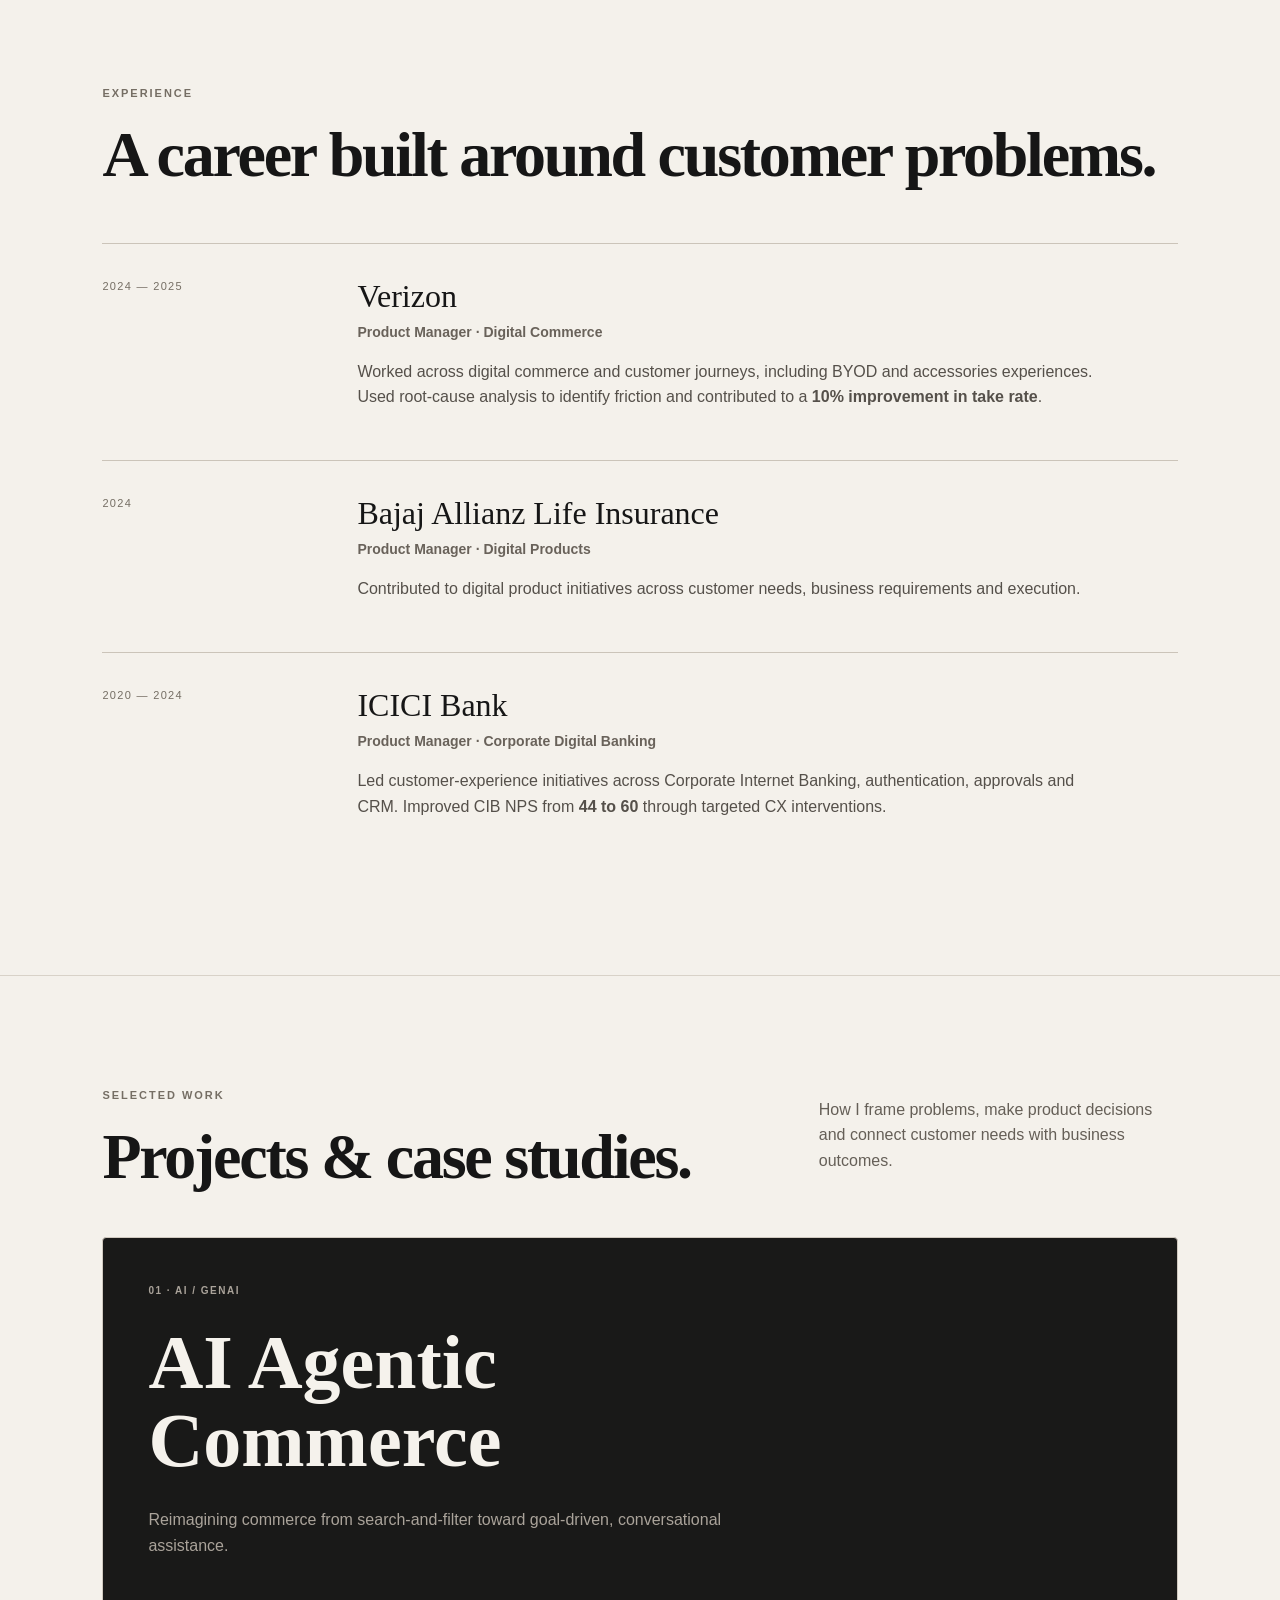
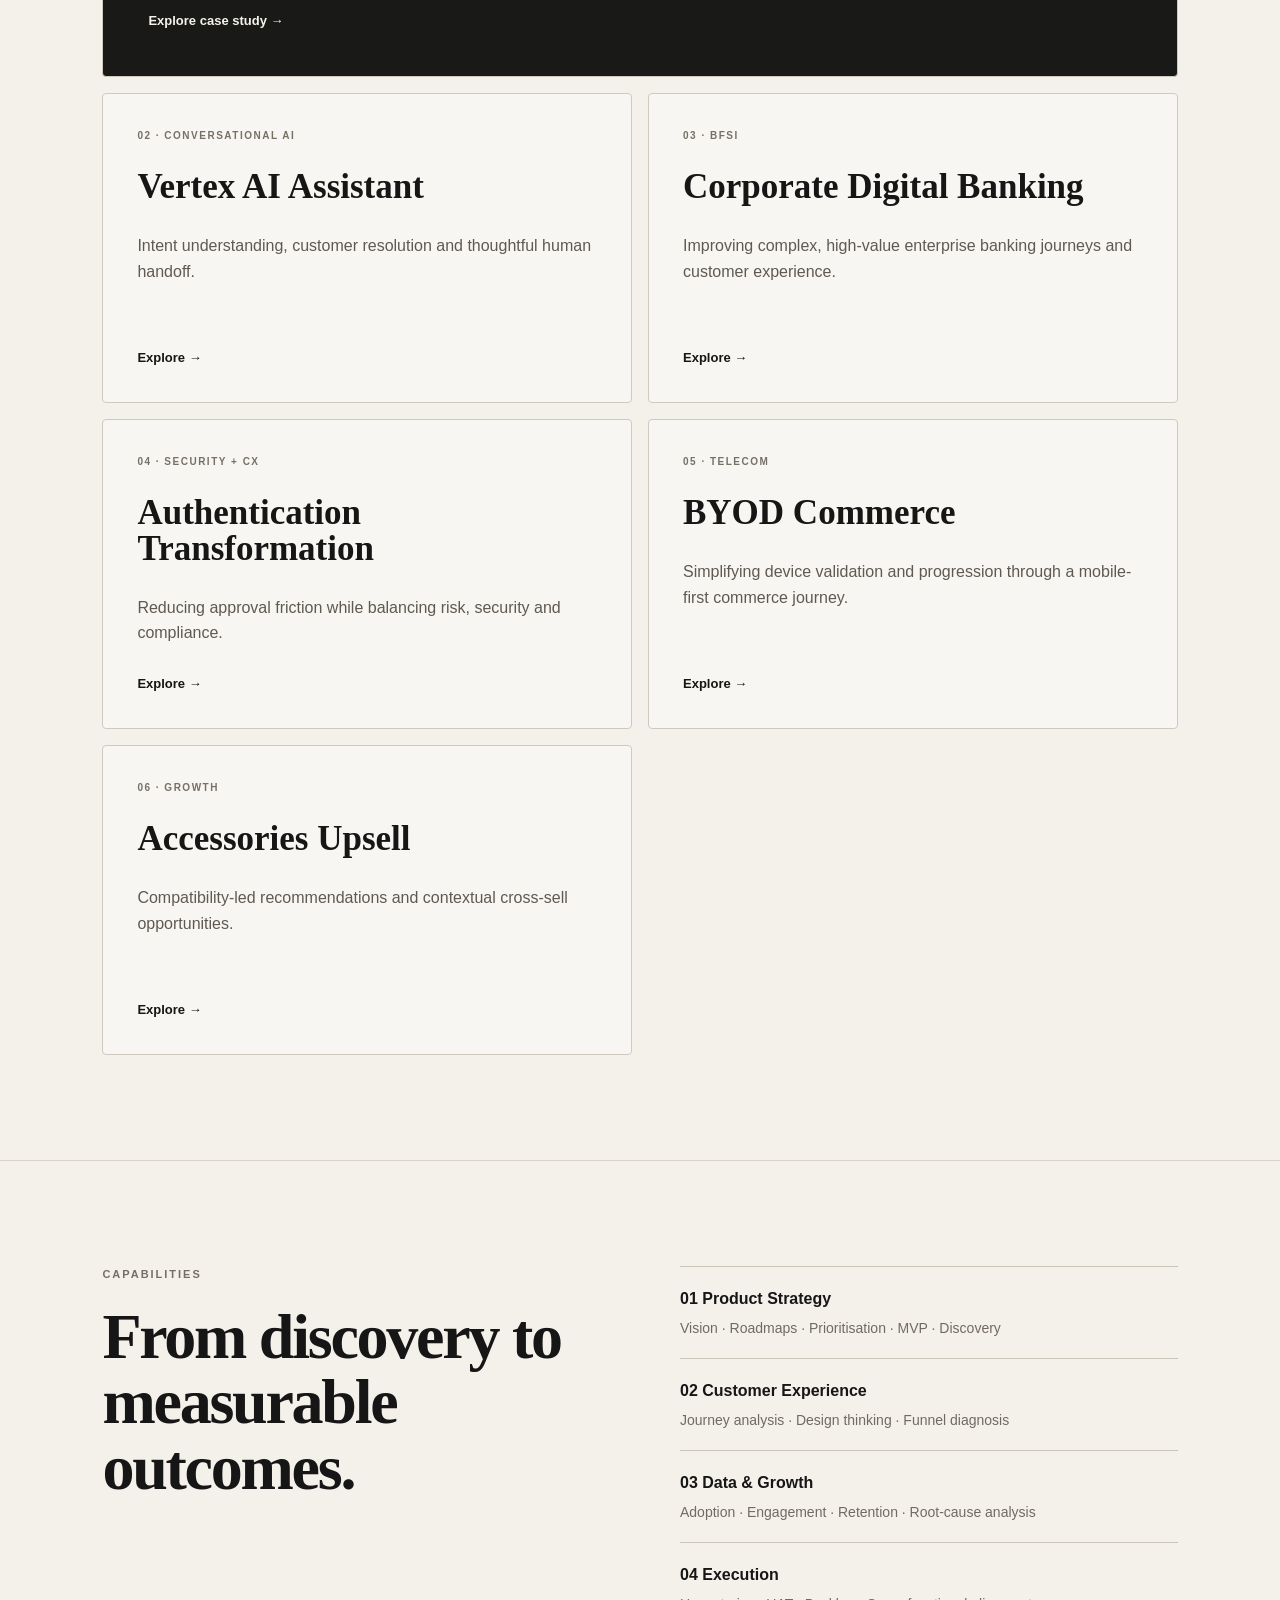
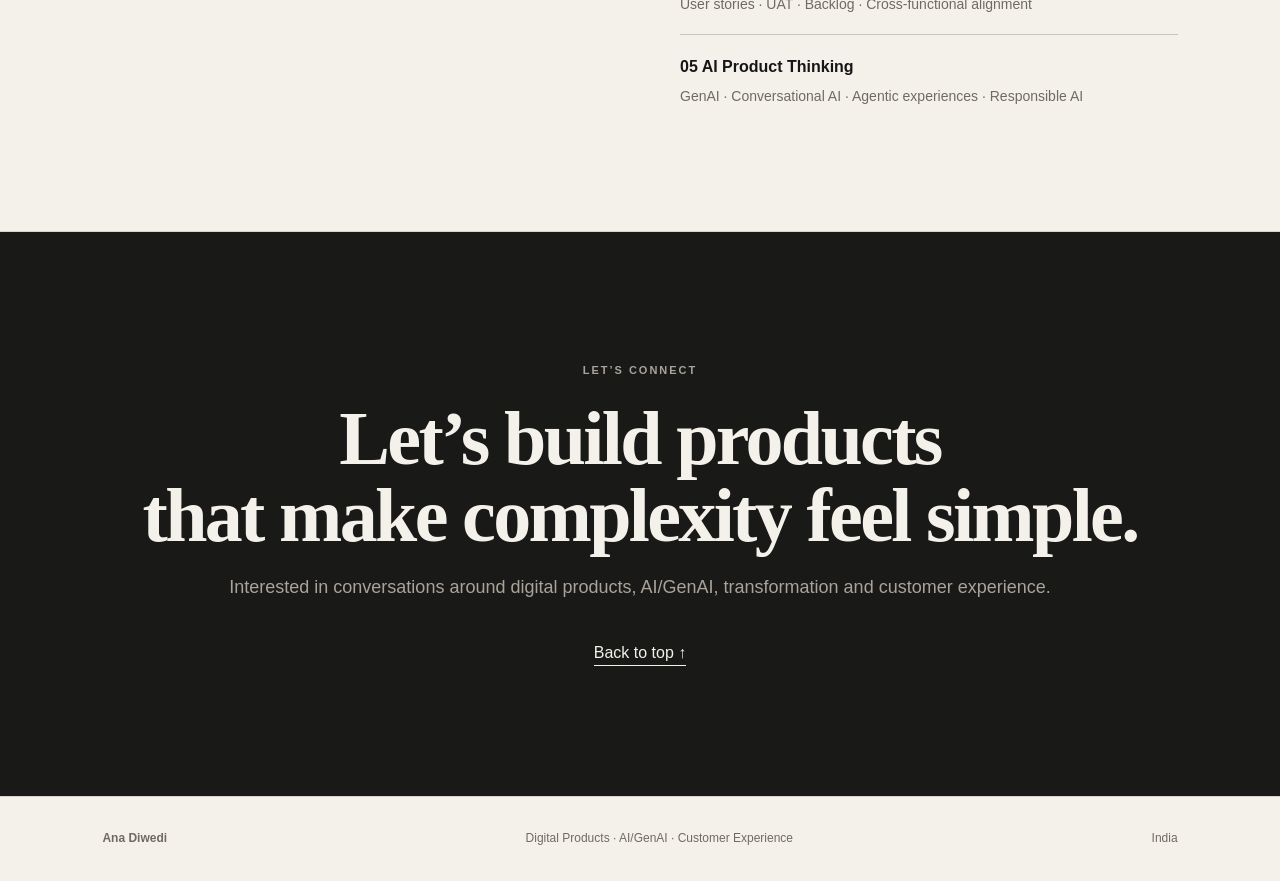
==== commit df14376f: "Add files via upload" ====
--- a/index.html
+++ b/index.html
@@ -1,20 +1,58 @@
-<!doctype html><html lang="en"><head><meta charset="utf-8"><meta name="viewport" content="width=device-width,initial-scale=1"><title>Ana Diwedi | Product Portfolio</title><link rel="stylesheet" href="styles.css"></head><body>
-<header><a href="#home" class="logo">AD</a><nav><a href="#about">About</a><a href="#experience">Experience</a><a href="#work">Work</a><a href="#skills">Skills</a><a href="#contact">Contact</a></nav></header>
+<!doctype html>
+<html lang="en">
+<head>
+<meta charset="utf-8">
+<meta name="viewport" content="width=device-width,initial-scale=1">
+<meta name="description" content="Ana Diwedi — digital product, AI/GenAI and customer experience portfolio.">
+<title>Ana Diwedi | Product & AI</title>
+<link rel="stylesheet" href="styles.css">
+</head>
+<body>
+<header class="site-header">
+  <a href="#home" class="brand">ANA DIWEDI</a>
+  <nav><a href="#home">Home</a><a href="#about">About</a><a href="#experience">Experience</a><a href="#work">Projects</a><a href="#contact">Contact</a></nav>
+</header>
 <main>
-<section id="home" class="hero"><small>PRODUCT · AI/GENAI · DIGITAL TRANSFORMATION</small><h1>Hi, I'm <em>Ana Diwedi.</em><br>I turn complex customer problems into simple digital products.</h1><p>Product leader with 6+ years of experience across banking, insurance and telecom — combining customer insight, data and technology to create scalable experiences and measurable business outcomes.</p><div class="buttons"><a href="#work">Explore my work</a><a href="#experience" class="light">View experience</a></div><div class="metrics"><b>6+<span>Years in product</span></b><b>44 → 60<span>CIB NPS improvement</span></b><b>+10%<span>Take-rate uplift</span></b><b>AI + GenAI<span>Product exploration</span></b></div></section>
-<section id="about" class="split"><div><small>ABOUT ME</small><h2>Customer-first thinking.<br>Business-minded execution.</h2></div><div><p>I work at the intersection of customer experience, product strategy and technology. My experience spans enterprise digital banking, mobile-first commerce, AI-enabled experiences and growth journeys.</p><p>I enjoy finding the real problem behind a metric, shaping the product hypothesis, aligning stakeholders and translating strategy into experiences teams can execute and measure.</p></div></section>
-<section id="experience"><small>EXPERIENCE</small><h2>My career so far</h2>
-<article><time>NOV 2024 — DEC 2025</time><div><h3>Product Manager · Verizon</h3><p>Worked across digital commerce and customer journeys, including BYOD and accessories experiences. Used root-cause analysis to identify friction and contributed to a <strong>10% improvement in take rate</strong>.</p></div></article>
-<article><time>APR 2024 — AUG 2024</time><div><h3>Product Manager · Bajaj Allianz Life Insurance</h3><p>Contributed to digital product initiatives in insurance, working across customer needs, business requirements and execution.</p></div></article>
-<article><time>JUN 2020 — JUN 2024</time><div><h3>Product Manager · ICICI Bank</h3><p>Led initiatives for Corporate Internet Banking and customer experience. Improved CIB NPS from <strong>44 to 60</strong> through distinct CX interventions while working across authentication, approvals, CRM and enterprise banking journeys.</p></div></article></section>
-<section id="work"><small>SELECTED WORK</small><h2>Problems I've explored and solved</h2><p>A selection of product case studies across AI, banking, telecom, growth and customer experience.</p><div class="cards">
-<a class="card featured" href="case-studies/ai-agentic-commerce.html"><small>FEATURED · AI / GENAI</small><h3>AI Agentic Commerce</h3><p>Moving commerce from search-and-filter toward goal-driven AI assistance.</p><b>View case study →</b></a>
-<a class="card" href="case-studies/vertex-ai-assistant.html"><small>CONVERSATIONAL AI</small><h3>Vertex AI Assistant</h3><p>AI-assisted customer resolution, intent understanding and human handoff.</p><b>View case study →</b></a>
-<a class="card" href="case-studies/corporate-digital-banking.html"><small>BFSI · ENTERPRISE</small><h3>Corporate Digital Banking</h3><p>High-value banking journeys and measurable CX improvement.</p><b>View case study →</b></a>
-<a class="card" href="case-studies/authentication-transformation.html"><small>SECURITY · CX</small><h3>Authentication Transformation</h3><p>Reducing approval friction while balancing security, risk and compliance.</p><b>View case study →</b></a>
-<a class="card" href="case-studies/byod-commerce.html"><small>TELECOM · COMMERCE</small><h3>BYOD Commerce</h3><p>Simplifying device validation and purchase progression.</p><b>View case study →</b></a>
-<a class="card" href="case-studies/accessories-upsell.html"><small>GROWTH · RECOMMENDATIONS</small><h3>Accessories Recommendation & Upsell</h3><p>Compatibility-led recommendations and contextual cross-sell.</p><b>View case study →</b></a></div></section>
-<section id="skills" class="split"><div><small>CAPABILITIES</small><h2>How I work</h2></div><div class="skills"><p><b>Product Strategy</b><br>Vision · Roadmaps · Prioritisation · MVP · Discovery</p><p><b>Customer Experience</b><br>Journey analysis · Design thinking · Funnel diagnosis</p><p><b>Data & Growth</b><br>Adoption · Engagement · Retention · Root-cause analysis</p><p><b>Execution</b><br>User stories · UAT · Backlog · Stakeholder alignment</p><p><b>AI Product Thinking</b><br>GenAI · Conversational AI · Agentic commerce · Responsible AI</p></div></section>
-<section><small>EDUCATION & LEARNING</small><h2>Always building depth</h2><div class="education"><p><b>MBA, Marketing</b><br>ISB&M · 2019–2021</p><p><b>B.Com</b><br>Isabella Thoburn P.G. College · 2016–2019</p><p><b>Google</b><br>Introduction to Responsible AI · Introduction to Large Language Models · 2026</p></div></section>
-<section id="contact" class="contact"><small>LET'S CONNECT</small><h2>Interested in building products that matter?</h2><p>Open to conversations around product, AI/GenAI, digital transformation and customer experience.</p></section></main>
-<footer><b>Ana Diwedi</b><span>Product Strategy · AI/GenAI · Digital Transformation · Customer Experience</span></footer></body></html>+<section id="home" class="hero">
+  <div class="eyebrow">DIGITAL PRODUCTS · AI/GENAI · CUSTOMER EXPERIENCE</div>
+  <h1>Hi, I’m Ana.<br><span>I turn complex problems into products people can use.</span></h1>
+  <p class="lead">6+ years shaping digital experiences across banking, insurance and telecom — combining customer insight, data, technology and business thinking to create meaningful outcomes.</p>
+  <div class="actions"><a class="primary" href="#work">Explore my work ↗</a><a class="secondary" href="#about">More about me</a></div>
+  <div class="stats"><div><strong>6+</strong><span>Years across digital products</span></div><div><strong>44 → 60</strong><span>CIB NPS improvement</span></div><div><strong>+10%</strong><span>Take-rate uplift</span></div><div><strong>AI + GenAI</strong><span>Emerging product experiences</span></div></div>
+</section>
+
+<section id="about" class="two">
+  <div><div class="eyebrow">ABOUT</div><h2>Customer-first thinking.<br>Outcome-led execution.</h2></div>
+  <div class="copy"><p>I work where customer experience, product strategy and technology meet. My experience spans enterprise banking, mobile-first commerce, AI-enabled experiences and growth journeys.</p><p>I like starting with the problem behind the metric: understanding user friction, forming hypotheses, aligning teams around trade-offs and translating strategy into experiences that can be shipped and measured.</p><div class="chips"><span>Product Strategy</span><span>AI / GenAI</span><span>Digital Transformation</span><span>Customer Experience</span><span>Product Analytics</span></div></div>
+</section>
+
+<section id="experience">
+  <div class="eyebrow">EXPERIENCE</div><h2>A career built around customer problems.</h2>
+  <div class="timeline">
+    <article><time>2024 — 2025</time><div><h3>Verizon</h3><h4>Product Manager · Digital Commerce</h4><p>Worked across digital commerce and customer journeys, including BYOD and accessories experiences. Used root-cause analysis to identify friction and contributed to a <b>10% improvement in take rate</b>.</p></div></article>
+    <article><time>2024</time><div><h3>Bajaj Allianz Life Insurance</h3><h4>Product Manager · Digital Products</h4><p>Contributed to digital product initiatives across customer needs, business requirements and execution.</p></div></article>
+    <article><time>2020 — 2024</time><div><h3>ICICI Bank</h3><h4>Product Manager · Corporate Digital Banking</h4><p>Led customer-experience initiatives across Corporate Internet Banking, authentication, approvals and CRM. Improved CIB NPS from <b>44 to 60</b> through targeted CX interventions.</p></div></article>
+  </div>
+</section>
+
+<section id="work">
+  <div class="section-head"><div><div class="eyebrow">SELECTED WORK</div><h2>Projects & case studies.</h2></div><p>How I frame problems, make product decisions and connect customer needs with business outcomes.</p></div>
+  <div class="projects">
+    <a class="project hero-project" href="case-studies/ai-agentic-commerce.html"><span>01 · AI / GENAI</span><h3>AI Agentic<br>Commerce</h3><p>Reimagining commerce from search-and-filter toward goal-driven, conversational assistance.</p><b>Explore case study →</b></a>
+    <a class="project" href="case-studies/vertex-ai-assistant.html"><span>02 · CONVERSATIONAL AI</span><h3>Vertex AI Assistant</h3><p>Intent understanding, customer resolution and thoughtful human handoff.</p><b>Explore →</b></a>
+    <a class="project" href="case-studies/corporate-digital-banking.html"><span>03 · BFSI</span><h3>Corporate Digital Banking</h3><p>Improving complex, high-value enterprise banking journeys and customer experience.</p><b>Explore →</b></a>
+    <a class="project" href="case-studies/authentication-transformation.html"><span>04 · SECURITY + CX</span><h3>Authentication Transformation</h3><p>Reducing approval friction while balancing risk, security and compliance.</p><b>Explore →</b></a>
+    <a class="project" href="case-studies/byod-commerce.html"><span>05 · TELECOM</span><h3>BYOD Commerce</h3><p>Simplifying device validation and progression through a mobile-first commerce journey.</p><b>Explore →</b></a>
+    <a class="project" href="case-studies/accessories-upsell.html"><span>06 · GROWTH</span><h3>Accessories Upsell</h3><p>Compatibility-led recommendations and contextual cross-sell opportunities.</p><b>Explore →</b></a>
+  </div>
+</section>
+
+<section id="capabilities" class="two">
+  <div><div class="eyebrow">CAPABILITIES</div><h2>From discovery to measurable outcomes.</h2></div>
+  <div class="cap-list"><p><b>01 Product Strategy</b><span>Vision · Roadmaps · Prioritisation · MVP · Discovery</span></p><p><b>02 Customer Experience</b><span>Journey analysis · Design thinking · Funnel diagnosis</span></p><p><b>03 Data & Growth</b><span>Adoption · Engagement · Retention · Root-cause analysis</span></p><p><b>04 Execution</b><span>User stories · UAT · Backlog · Cross-functional alignment</span></p><p><b>05 AI Product Thinking</b><span>GenAI · Conversational AI · Agentic experiences · Responsible AI</span></p></div>
+</section>
+
+<section id="contact" class="contact"><div class="eyebrow">LET’S CONNECT</div><h2>Let’s build products<br>that make complexity feel simple.</h2><p>Interested in conversations around digital products, AI/GenAI, transformation and customer experience.</p><a href="#home">Back to top ↑</a></section>
+</main>
+<footer><b>Ana Diwedi</b><span>Digital Products · AI/GenAI · Customer Experience</span><span>India</span></footer>
+</body></html>
--- a/styles.css
+++ b/styles.css
@@ -1 +1 @@
-*{box-sizing:border-box}html{scroll-behavior:smooth}body{margin:0;background:#f7f5f0;color:#191919;font:16px Arial,sans-serif;line-height:1.6}header{position:sticky;top:0;z-index:5;display:flex;justify-content:space-between;align-items:center;padding:18px 7vw;background:#f7f5f0ee;border-bottom:1px solid #ddd8cf}.logo{display:grid;place-items:center;width:42px;height:42px;border-radius:50%;background:#191919;color:#fff;text-decoration:none;font-weight:700}nav{display:flex;gap:24px}nav a{color:#333;text-decoration:none;font-size:14px}section{padding:100px 8vw;border-bottom:1px solid #ddd8cf}small{letter-spacing:.16em;font-weight:700;color:#746d64}h1,h2,h3{font-family:Georgia,serif;line-height:1.08}h1{font-size:clamp(46px,7vw,92px);max-width:1200px;margin:18px 0}h2{font-size:clamp(38px,5vw,62px);margin:15px 0 45px}.hero p{max-width:760px;font-size:20px;color:#555}.buttons{display:flex;gap:12px;margin:32px 0}.buttons a{padding:13px 20px;border-radius:30px;background:#191919;color:white;text-decoration:none;font-weight:700}.buttons .light{background:transparent;color:#191919;border:1px solid}.metrics{display:grid;grid-template-columns:repeat(4,1fr);gap:20px;margin-top:70px;padding-top:28px;border-top:1px solid #ccc}.metrics b{font:28px Georgia}.metrics span{display:block;font:13px Arial;color:#777;margin-top:6px}.split{display:grid;grid-template-columns:1fr 1fr;gap:70px}.split>div:last-child{font-size:18px;color:#555}article{display:grid;grid-template-columns:230px 1fr;gap:30px;padding:30px 0;border-top:1px solid #ccc}article h3{font-size:25px;margin:0}article p{max-width:780px;color:#555}.cards{display:grid;grid-template-columns:1fr 1fr;gap:18px}.card{min-height:270px;padding:32px;border:1px solid #d4cec4;border-radius:20px;color:#191919;text-decoration:none;background:#fbfaf7;display:flex;flex-direction:column}.card h3{font-size:32px;margin:25px 0 10px}.card b{margin-top:auto}.featured{grid-column:span 2;min-height:340px;background:#1d1d1b;color:white}.skills p,.education p{padding:18px 0;border-top:1px solid #ccc}.education{display:grid;grid-template-columns:repeat(3,1fr);gap:30px}.contact{text-align:center;background:#1d1d1b;color:white}.contact p{color:#ccc;font-size:18px}footer{padding:30px 8vw;display:flex;justify-content:space-between;color:#666;font-size:13px}@media(max-width:760px){nav{gap:10px;overflow:auto}nav a{font-size:11px}section{padding:70px 7vw}.split{grid-template-columns:1fr;gap:25px}.metrics{grid-template-columns:1fr 1fr}article{grid-template-columns:1fr;gap:5px}.cards{grid-template-columns:1fr}.featured{grid-column:auto}.education{grid-template-columns:1fr}footer{flex-direction:column;gap:8px}}+*{box-sizing:border-box}html{scroll-behavior:smooth}body{margin:0;background:#f4f1eb;color:#161616;font-family:Arial,sans-serif;line-height:1.6}.site-header{position:sticky;top:0;z-index:20;display:flex;justify-content:space-between;align-items:center;padding:22px 6vw;background:rgba(244,241,235,.94);backdrop-filter:blur(12px);border-bottom:1px solid #d8d2c8}.brand{font-size:13px;font-weight:800;letter-spacing:.12em;color:#161616;text-decoration:none}nav{display:flex;gap:28px}nav a{font-size:13px;color:#333;text-decoration:none}section{padding:105px 8vw;border-bottom:1px solid #d8d2c8}.hero{min-height:88vh;display:flex;flex-direction:column;justify-content:center}.eyebrow{font-size:11px;font-weight:800;letter-spacing:.18em;color:#756e64;margin-bottom:20px}.hero h1,h2,.project h3{font-family:Georgia,serif;line-height:1.02}.hero h1{font-size:clamp(48px,7.5vw,100px);letter-spacing:-.045em;max-width:1200px;margin:0}.hero h1 span{color:#6b6258;font-weight:400}.lead{max-width:780px;font-size:20px;color:#55504a;margin:34px 0}.actions{display:flex;gap:12px;flex-wrap:wrap}.actions a{padding:14px 21px;border-radius:999px;text-decoration:none;font-weight:700}.primary{background:#161616;color:white}.secondary{border:1px solid #aaa197;color:#161616}.stats{display:grid;grid-template-columns:repeat(4,1fr);gap:24px;margin-top:75px;padding-top:28px;border-top:1px solid #cfc8bd}.stats strong{display:block;font:30px Georgia,serif}.stats span{display:block;font-size:12px;color:#746e66;margin-top:7px}.two{display:grid;grid-template-columns:1fr 1fr;gap:80px}h2{font-size:clamp(40px,5vw,66px);letter-spacing:-.035em;margin:0}.copy{font-size:18px;color:#514d47}.chips{display:flex;flex-wrap:wrap;gap:8px;margin-top:28px}.chips span{border:1px solid #c9c2b7;border-radius:999px;padding:8px 12px;font-size:12px;color:#3e3a35}.timeline{margin-top:55px}.timeline article{display:grid;grid-template-columns:220px 1fr;gap:35px;padding:34px 0;border-top:1px solid #cbc4b9}.timeline time{font-size:11px;letter-spacing:.12em;color:#756e64}.timeline h3{font:32px Georgia,serif;margin:0}.timeline h4{font-size:14px;margin:6px 0 16px;color:#69625a}.timeline p{max-width:760px;color:#55504a}.section-head{display:grid;grid-template-columns:1.3fr .7fr;gap:50px;align-items:end}.section-head>p{color:#655f57}.projects{display:grid;grid-template-columns:repeat(2,1fr);gap:16px;margin-top:48px}.project{min-height:310px;padding:34px;border:1px solid #d0c9bf;border-radius:4px;color:#161616;text-decoration:none;background:#f8f6f2;display:flex;flex-direction:column;transition:.2s}.project:hover{transform:translateY(-4px);box-shadow:0 14px 30px #00000012}.project>span{font-size:10px;font-weight:800;letter-spacing:.15em;color:#777067}.project h3{font-size:35px;margin:25px 0 12px}.project p{max-width:580px;color:#5f5952}.project b{margin-top:auto;font-size:13px}.hero-project{grid-column:span 2;min-height:440px;background:#191918;color:#f5f2ec;padding:45px}.hero-project>span,.hero-project p{color:#aaa39a}.hero-project h3{font-size:clamp(48px,6vw,76px)}.cap-list p{display:flex;flex-direction:column;padding:19px 0;margin:0;border-top:1px solid #cbc4b9}.cap-list span{font-size:14px;color:#716a62;margin-top:5px}.contact{background:#191918;color:#f4f1eb;text-align:center;padding-top:130px;padding-bottom:130px}.contact .eyebrow{color:#aaa39a}.contact h2{font-size:clamp(45px,6vw,76px)}.contact p{color:#aaa39a;font-size:18px}.contact a{display:inline-block;margin-top:20px;color:#f4f1eb;text-decoration:none;border-bottom:1px solid}footer{display:flex;justify-content:space-between;gap:20px;padding:32px 8vw;font-size:12px;color:#716a62}@media(max-width:760px){.site-header{padding:18px 5vw;overflow:hidden}.brand{white-space:nowrap}nav{gap:14px;overflow:auto;margin-left:20px}nav a{font-size:11px;white-space:nowrap}section{padding:75px 7vw}.hero{min-height:auto}.hero h1{font-size:50px}.lead{font-size:18px}.stats{grid-template-columns:1fr 1fr;margin-top:55px}.two,.section-head{grid-template-columns:1fr;gap:35px}.timeline article{grid-template-columns:1fr;gap:8px}.projects{grid-template-columns:1fr}.hero-project{grid-column:auto;min-height:350px}.hero-project h3{font-size:48px}footer{flex-direction:column}}
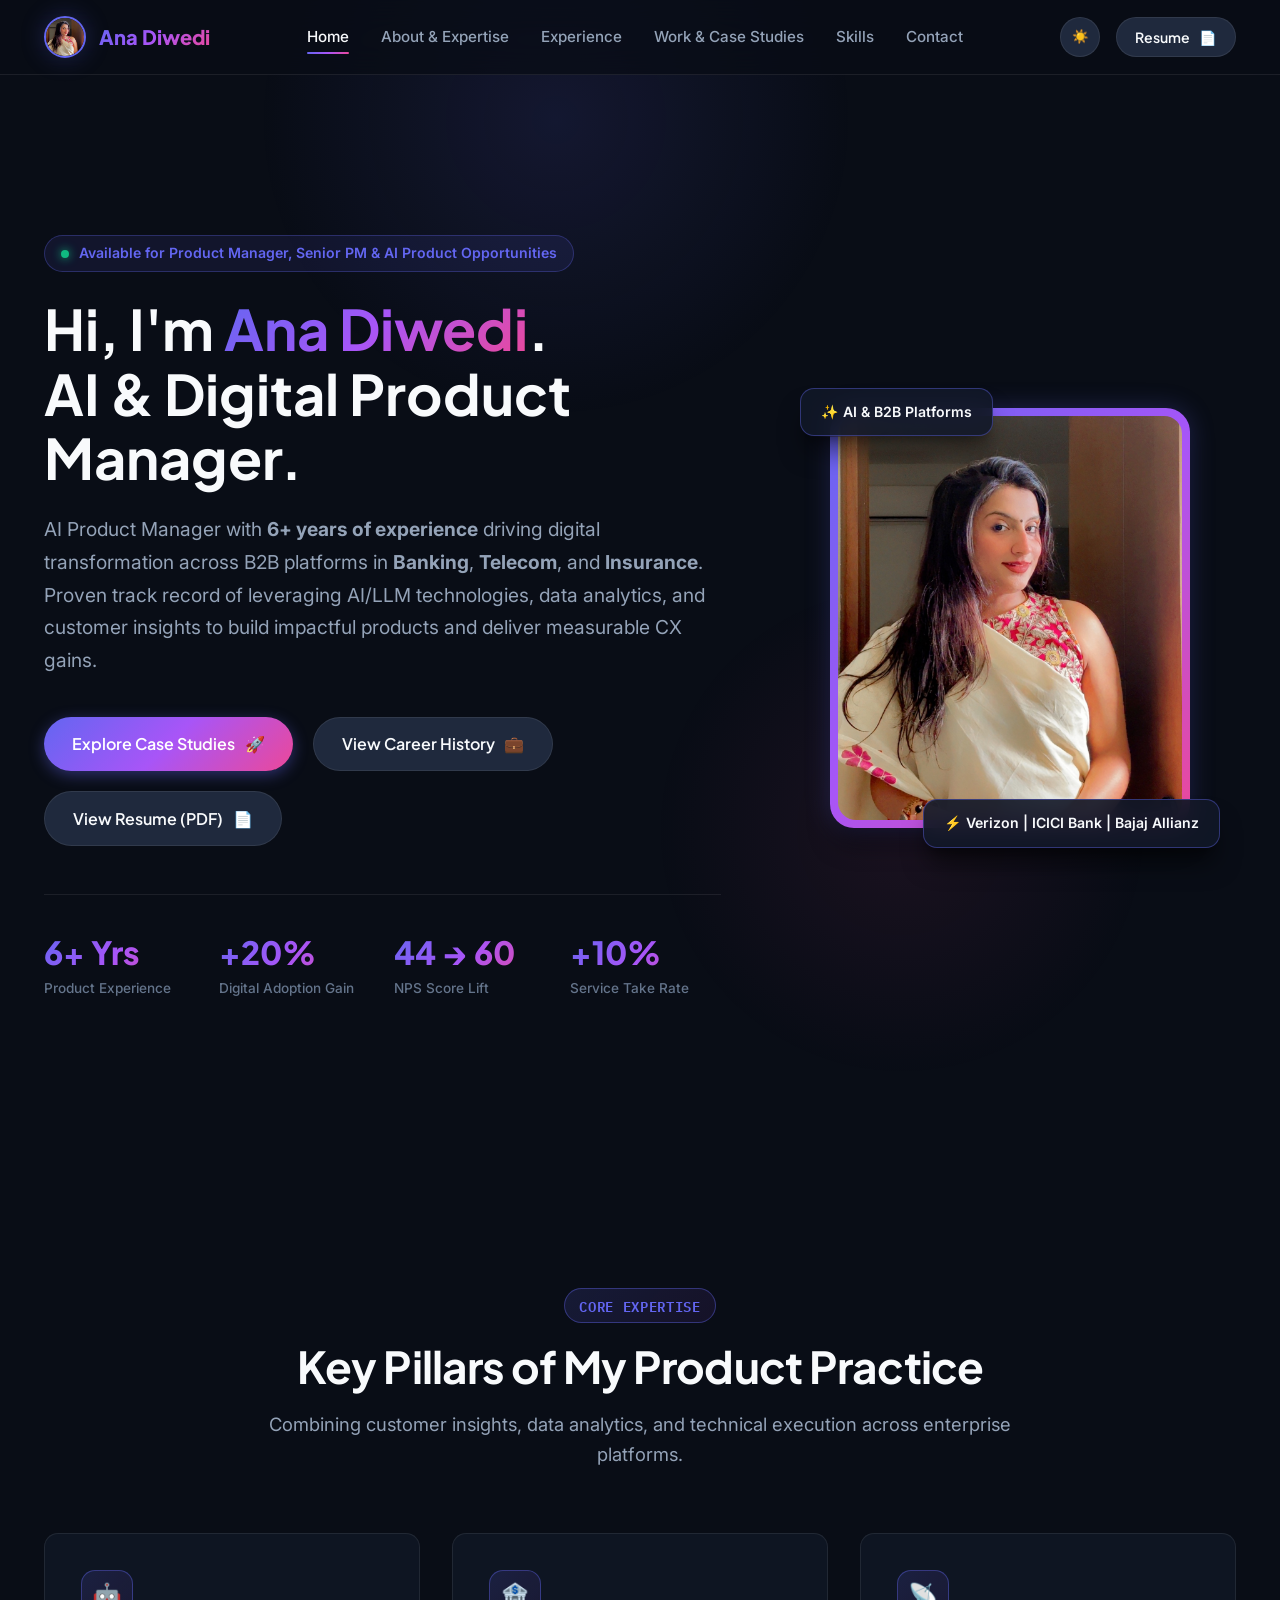
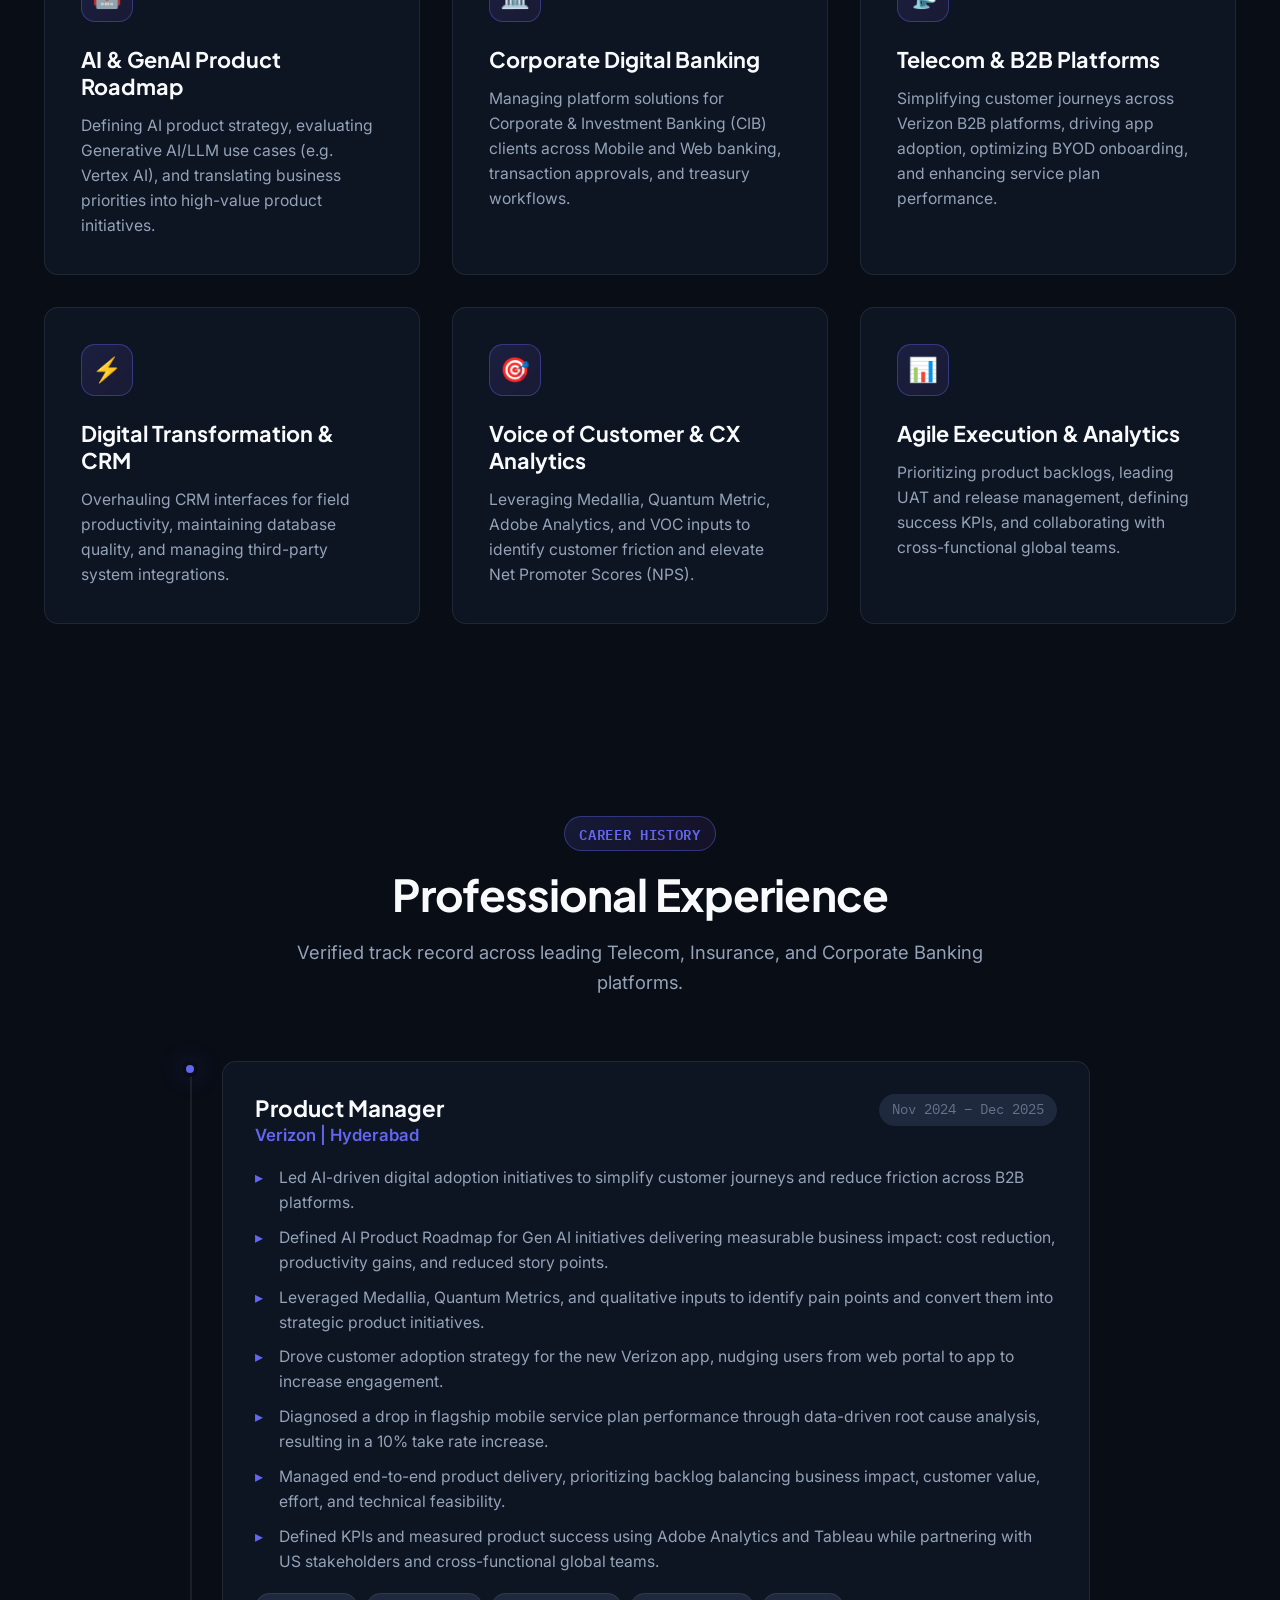
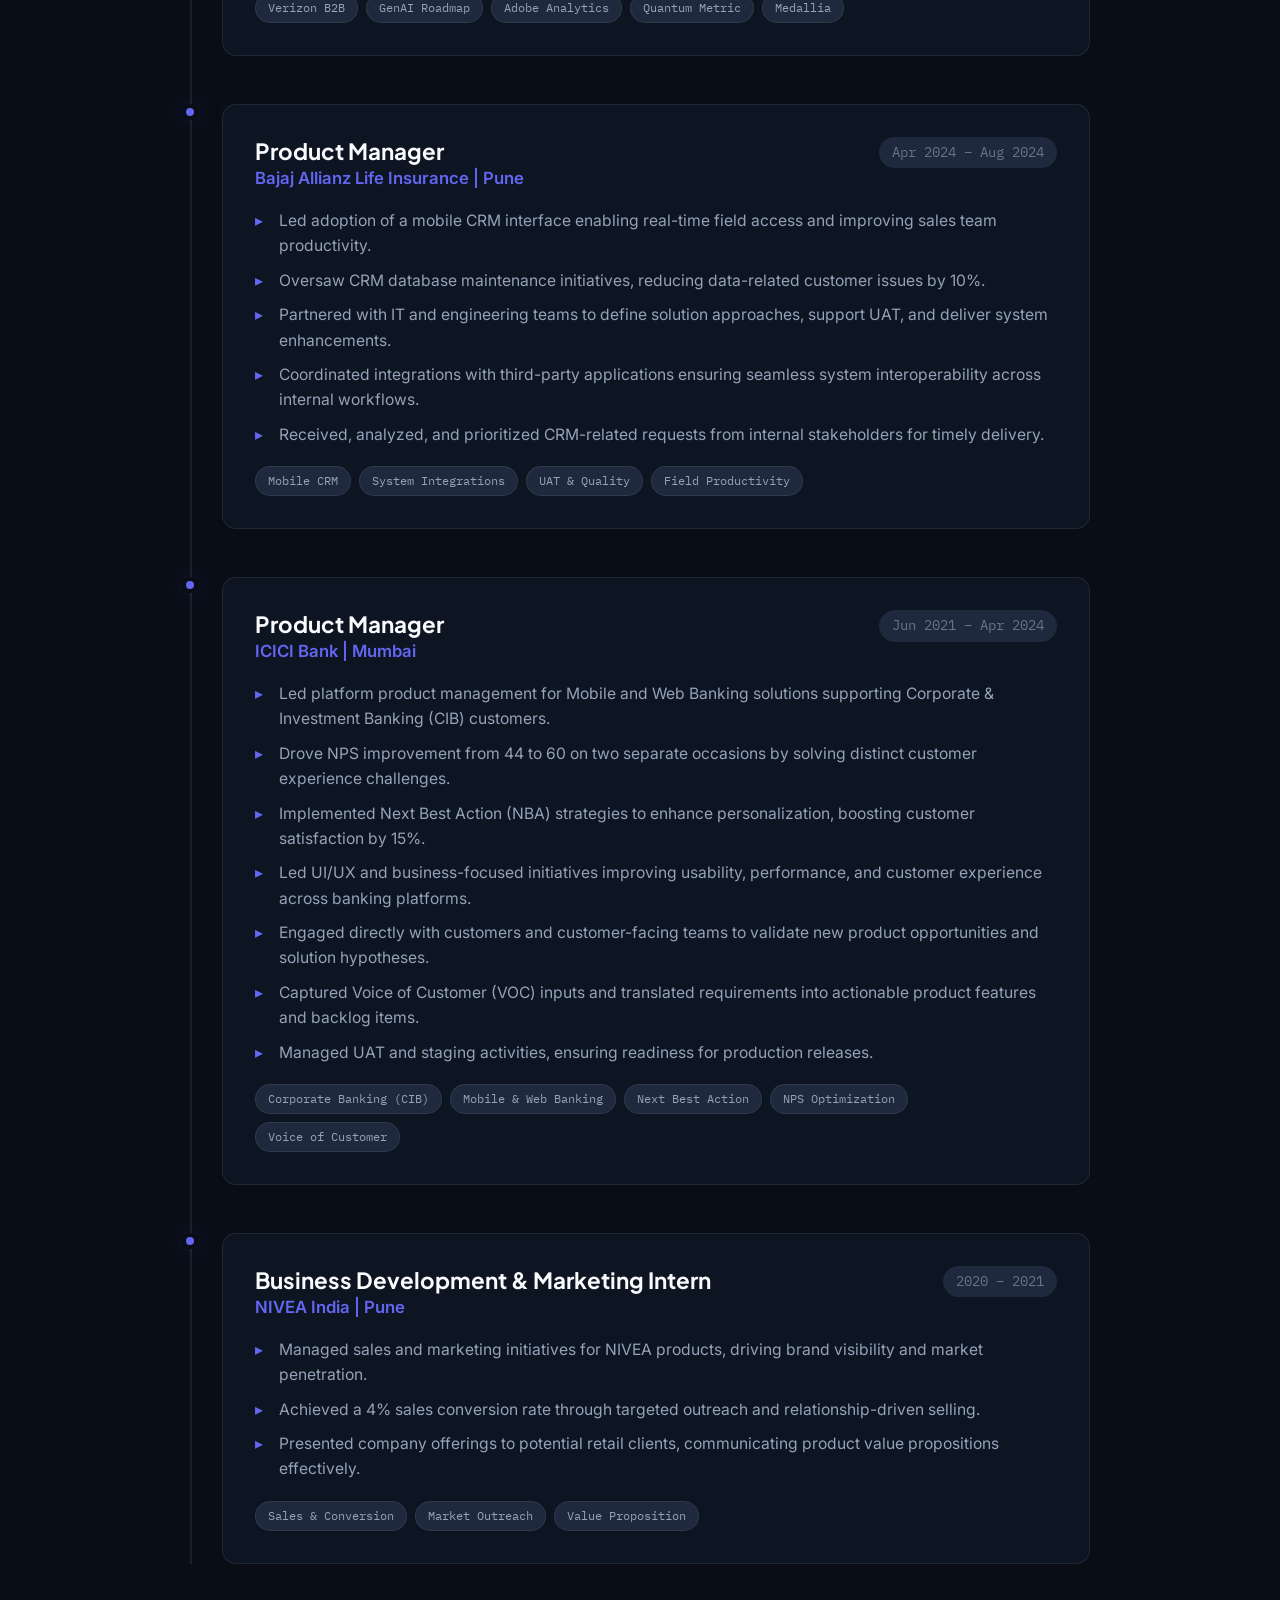
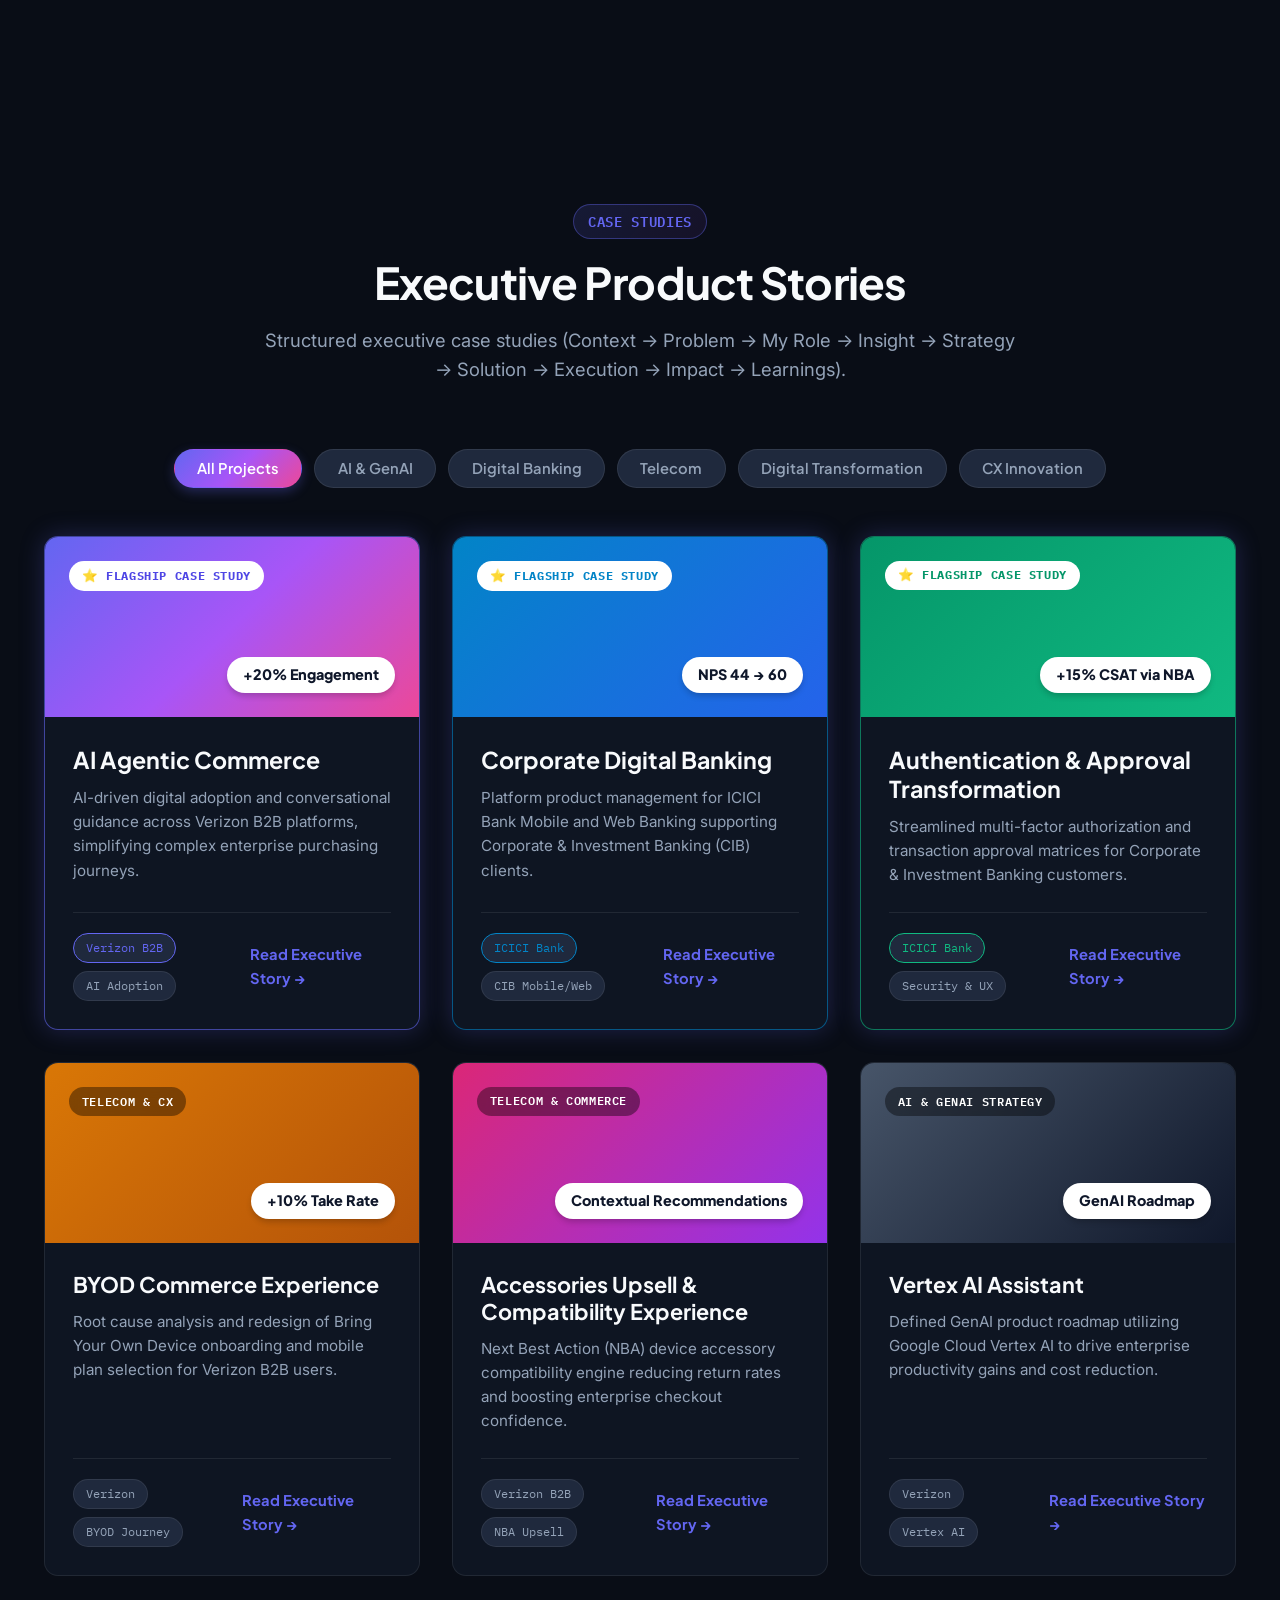
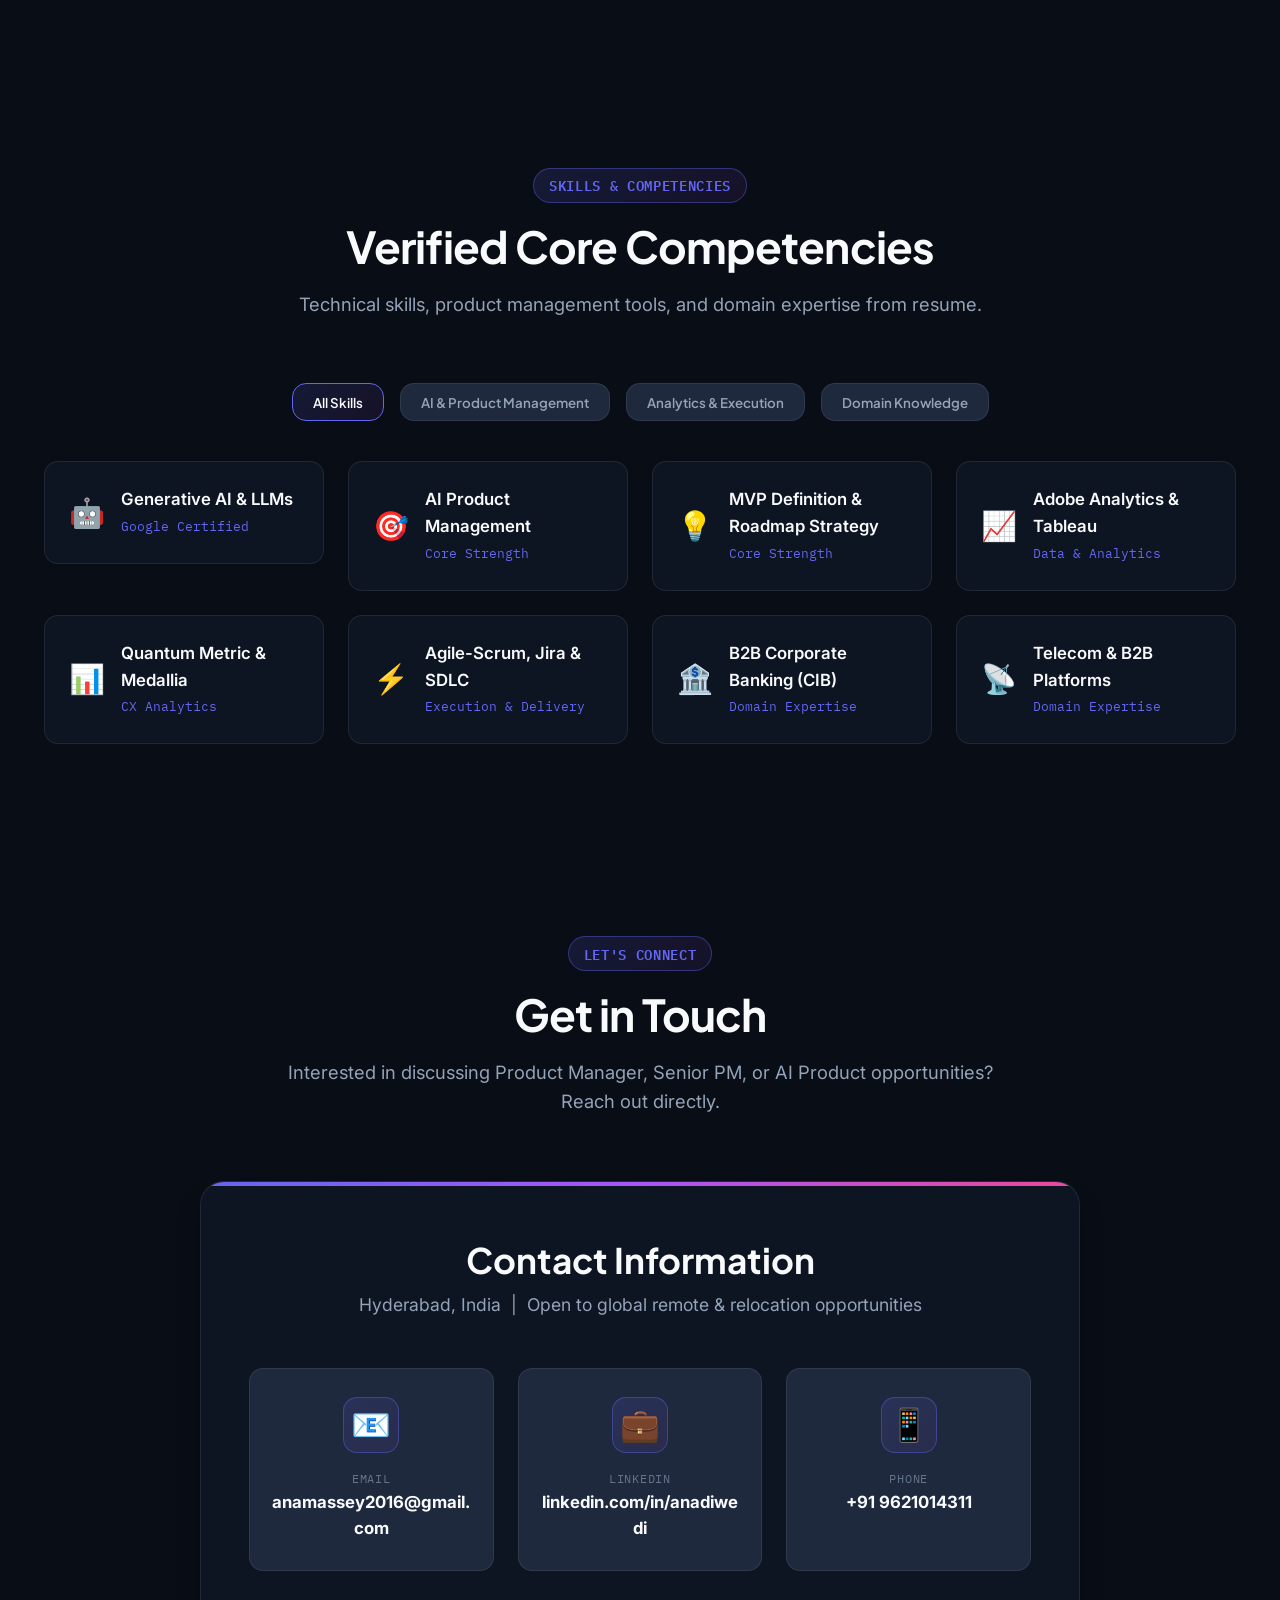
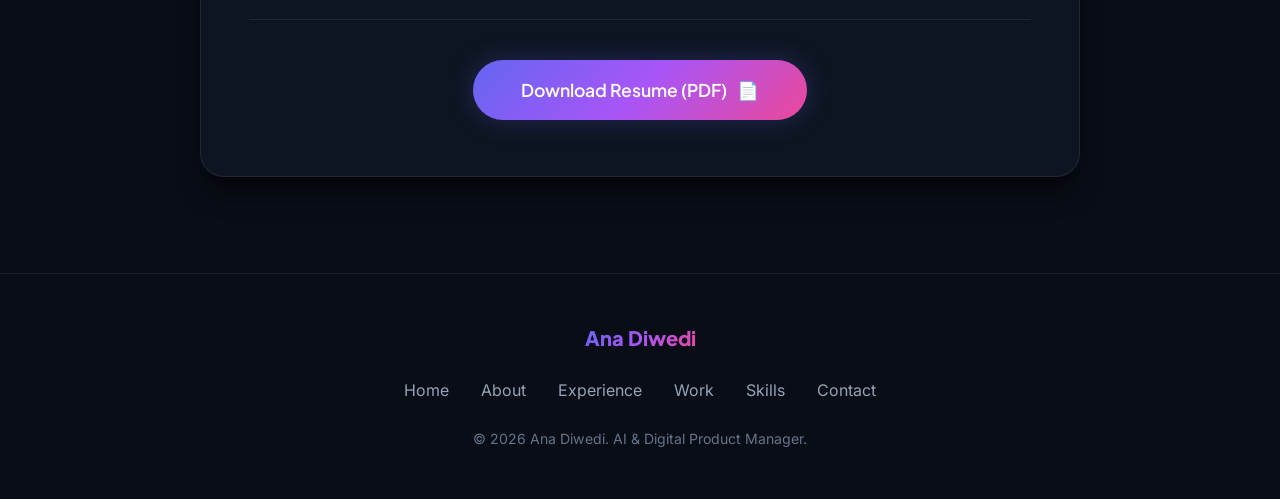
==== commit c63edc64: "add files via upload" ====
--- a/index.html
+++ b/index.html
@@ -1,58 +1,663 @@
-<!doctype html>
-<html lang="en">
+<!DOCTYPE html>
+<html lang="en" data-theme="dark">
 <head>
-<meta charset="utf-8">
-<meta name="viewport" content="width=device-width,initial-scale=1">
-<meta name="description" content="Ana Diwedi — digital product, AI/GenAI and customer experience portfolio.">
-<title>Ana Diwedi | Product & AI</title>
-<link rel="stylesheet" href="styles.css">
+  <meta charset="UTF-8">
+  <meta name="viewport" content="width=device-width, initial-scale=1.0">
+  <title>Ana Diwedi | AI Product Manager & Digital Platforms</title>
+  <meta name="description" content="Personal portfolio of Ana Diwedi - AI Product Manager with 6+ years of experience across B2B platforms in Banking, Telecom, and Insurance.">
+
+  <!-- Open Graph / Meta -->
+  <meta property="og:type" content="website">
+  <meta property="og:title" content="Ana Diwedi | AI Product Manager & Digital Platforms">
+  <meta property="og:description" content="AI Product Manager driving digital transformation across B2B platforms, AI/GenAI, Banking, Telecom & Customer Experience.">
+  <meta property="og:image" content="assets/images/ana_diwedi_portrait.jpg">
+
+  <!-- CSS Stylesheets -->
+  <link rel="stylesheet" href="css/main.css">
+  <link rel="stylesheet" href="css/components.css">
 </head>
 <body>
-<header class="site-header">
-  <a href="#home" class="brand">ANA DIWEDI</a>
-  <nav><a href="#home">Home</a><a href="#about">About</a><a href="#experience">Experience</a><a href="#work">Projects</a><a href="#contact">Contact</a></nav>
-</header>
-<main>
-<section id="home" class="hero">
-  <div class="eyebrow">DIGITAL PRODUCTS · AI/GENAI · CUSTOMER EXPERIENCE</div>
-  <h1>Hi, I’m Ana.<br><span>I turn complex problems into products people can use.</span></h1>
-  <p class="lead">6+ years shaping digital experiences across banking, insurance and telecom — combining customer insight, data, technology and business thinking to create meaningful outcomes.</p>
-  <div class="actions"><a class="primary" href="#work">Explore my work ↗</a><a class="secondary" href="#about">More about me</a></div>
-  <div class="stats"><div><strong>6+</strong><span>Years across digital products</span></div><div><strong>44 → 60</strong><span>CIB NPS improvement</span></div><div><strong>+10%</strong><span>Take-rate uplift</span></div><div><strong>AI + GenAI</strong><span>Emerging product experiences</span></div></div>
-</section>
-
-<section id="about" class="two">
-  <div><div class="eyebrow">ABOUT</div><h2>Customer-first thinking.<br>Outcome-led execution.</h2></div>
-  <div class="copy"><p>I work where customer experience, product strategy and technology meet. My experience spans enterprise banking, mobile-first commerce, AI-enabled experiences and growth journeys.</p><p>I like starting with the problem behind the metric: understanding user friction, forming hypotheses, aligning teams around trade-offs and translating strategy into experiences that can be shipped and measured.</p><div class="chips"><span>Product Strategy</span><span>AI / GenAI</span><span>Digital Transformation</span><span>Customer Experience</span><span>Product Analytics</span></div></div>
-</section>
-
-<section id="experience">
-  <div class="eyebrow">EXPERIENCE</div><h2>A career built around customer problems.</h2>
-  <div class="timeline">
-    <article><time>2024 — 2025</time><div><h3>Verizon</h3><h4>Product Manager · Digital Commerce</h4><p>Worked across digital commerce and customer journeys, including BYOD and accessories experiences. Used root-cause analysis to identify friction and contributed to a <b>10% improvement in take rate</b>.</p></div></article>
-    <article><time>2024</time><div><h3>Bajaj Allianz Life Insurance</h3><h4>Product Manager · Digital Products</h4><p>Contributed to digital product initiatives across customer needs, business requirements and execution.</p></div></article>
-    <article><time>2020 — 2024</time><div><h3>ICICI Bank</h3><h4>Product Manager · Corporate Digital Banking</h4><p>Led customer-experience initiatives across Corporate Internet Banking, authentication, approvals and CRM. Improved CIB NPS from <b>44 to 60</b> through targeted CX interventions.</p></div></article>
+
+  <!-- ==========================================
+       1. GLASS NAVIGATION BAR
+       ========================================== -->
+  <header class="navbar">
+    <div class="container nav-container">
+      <div class="nav-brand" onclick="window.scrollTo({top:0, behavior:'smooth'})">
+        <img src="assets/images/ana_diwedi_portrait.jpg" alt="Ana Diwedi Profile" class="nav-avatar">
+        <span class="gradient-text">Ana Diwedi</span>
+      </div>
+
+      <nav>
+        <ul class="nav-links" id="navLinks">
+          <li><a href="#home" class="active">Home</a></li>
+          <li><a href="#pillars">About & Expertise</a></li>
+          <li><a href="#experience">Experience</a></li>
+          <li><a href="#projects">Work & Case Studies</a></li>
+          <li><a href="#skills">Skills</a></li>
+          <li><a href="#contact">Contact</a></li>
+        </ul>
+      </nav>
+
+      <div class="nav-actions">
+        <button class="theme-toggle-btn" id="themeToggleBtn" aria-label="Toggle dark/light theme" title="Switch Theme">
+          <span id="themeIcon">☀️</span>
+        </button>
+
+        <a href="assets/resume.pdf" target="_blank" rel="noopener noreferrer" class="btn btn-secondary" style="padding: 0.5rem 1.1rem; font-size: 0.88rem;">
+          <span>Resume</span> 📄
+        </a>
+
+        <button class="hamburger" id="hamburgerBtn" aria-label="Toggle navigation menu">
+          <span></span>
+          <span></span>
+          <span></span>
+        </button>
+      </div>
+    </div>
+  </header>
+
+  <main>
+    <!-- ==========================================
+         2. HERO SECTION
+         ========================================== -->
+    <section id="home" class="section hero-section">
+      <div class="container">
+        <div class="hero-grid">
+          
+          <div class="hero-content">
+            <div class="hero-status-pill">
+              <span class="pulse-dot"></span>
+              <span>Available for Product Manager, Senior PM & AI Product Opportunities</span>
+            </div>
+
+            <h1 class="hero-title">
+              Hi, I'm <span class="gradient-text">Ana Diwedi</span>.<br>
+              AI & Digital Product Manager.
+            </h1>
+
+            <p class="hero-description">
+              AI Product Manager with <strong>6+ years of experience</strong> driving digital transformation across B2B platforms in 
+              <strong>Banking</strong>, <strong>Telecom</strong>, and <strong>Insurance</strong>. Proven track record of leveraging 
+              AI/LLM technologies, data analytics, and customer insights to build impactful products and deliver measurable CX gains.
+            </p>
+
+            <div class="hero-ctas">
+              <a href="#projects" class="btn btn-primary">
+                <span>Explore Case Studies</span> 🚀
+              </a>
+              <a href="#experience" class="btn btn-secondary">
+                <span>View Career History</span> 💼
+              </a>
+              <a href="assets/resume.pdf" target="_blank" rel="noopener noreferrer" class="btn btn-secondary">
+                <span>View Resume (PDF)</span> 📄
+              </a>
+            </div>
+
+            <div class="hero-stats">
+              <div class="stat-item">
+                <span class="stat-number gradient-text">6+ Yrs</span>
+                <span class="stat-label">Product Experience</span>
+              </div>
+              <div class="stat-item">
+                <span class="stat-number gradient-text">+20%</span>
+                <span class="stat-label">Digital Adoption Gain</span>
+              </div>
+              <div class="stat-item">
+                <span class="stat-number gradient-text">44 → 60</span>
+                <span class="stat-label">NPS Score Lift</span>
+              </div>
+              <div class="stat-item">
+                <span class="stat-number gradient-text">+10%</span>
+                <span class="stat-label">Service Take Rate</span>
+              </div>
+            </div>
+          </div>
+
+          <!-- Hero Visual Frame with Portrait -->
+          <div class="hero-visual">
+            <div class="portrait-wrapper">
+              <img src="assets/images/ana_diwedi_portrait.jpg" alt="Ana Diwedi Portrait" class="portrait-img">
+              
+              <div class="floating-badge badge-top-left">
+                <span>✨ AI & B2B Platforms</span>
+              </div>
+
+              <div class="floating-badge badge-bottom-right">
+                <span>⚡ Verizon | ICICI Bank | Bajaj Allianz</span>
+              </div>
+            </div>
+          </div>
+
+        </div>
+      </div>
+    </section>
+
+    <!-- ==========================================
+         3. ABOUT & STRATEGIC PILLARS SECTION
+         ========================================== -->
+    <section id="pillars" class="section">
+      <div class="container">
+        <div class="section-header">
+          <span class="section-tag">Core Expertise</span>
+          <h2 class="section-title">Key Pillars of My Product Practice</h2>
+          <p class="section-subtitle">Combining customer insights, data analytics, and technical execution across enterprise platforms.</p>
+        </div>
+
+        <div class="pillars-grid">
+          
+          <div class="pillar-card">
+            <div class="pillar-icon">🤖</div>
+            <h3 class="pillar-title">AI & GenAI Product Roadmap</h3>
+            <p class="pillar-desc">Defining AI product strategy, evaluating Generative AI/LLM use cases (e.g. Vertex AI), and translating business priorities into high-value product initiatives.</p>
+          </div>
+
+          <div class="pillar-card">
+            <div class="pillar-icon">🏦</div>
+            <h3 class="pillar-title">Corporate Digital Banking</h3>
+            <p class="pillar-desc">Managing platform solutions for Corporate & Investment Banking (CIB) clients across Mobile and Web banking, transaction approvals, and treasury workflows.</p>
+          </div>
+
+          <div class="pillar-card">
+            <div class="pillar-icon">📡</div>
+            <h3 class="pillar-title">Telecom & B2B Platforms</h3>
+            <p class="pillar-desc">Simplifying customer journeys across Verizon B2B platforms, driving app adoption, optimizing BYOD onboarding, and enhancing service plan performance.</p>
+          </div>
+
+          <div class="pillar-card">
+            <div class="pillar-icon">⚡</div>
+            <h3 class="pillar-title">Digital Transformation & CRM</h3>
+            <p class="pillar-desc">Overhauling CRM interfaces for field productivity, maintaining database quality, and managing third-party system integrations.</p>
+          </div>
+
+          <div class="pillar-card">
+            <div class="pillar-icon">🎯</div>
+            <h3 class="pillar-title">Voice of Customer & CX Analytics</h3>
+            <p class="pillar-desc">Leveraging Medallia, Quantum Metric, Adobe Analytics, and VOC inputs to identify customer friction and elevate Net Promoter Scores (NPS).</p>
+          </div>
+
+          <div class="pillar-card">
+            <div class="pillar-icon">📊</div>
+            <h3 class="pillar-title">Agile Execution & Analytics</h3>
+            <p class="pillar-desc">Prioritizing product backlogs, leading UAT and release management, defining success KPIs, and collaborating with cross-functional global teams.</p>
+          </div>
+
+        </div>
+      </div>
+    </section>
+
+    <!-- ==========================================
+         4. EXPERIENCE TIMELINE
+         ========================================== -->
+    <section id="experience" class="section">
+      <div class="container">
+        <div class="section-header">
+          <span class="section-tag">Career History</span>
+          <h2 class="section-title">Professional Experience</h2>
+          <p class="section-subtitle">Verified track record across leading Telecom, Insurance, and Corporate Banking platforms.</p>
+        </div>
+
+        <div class="timeline">
+          
+          <!-- Experience Item 1 -->
+          <div class="timeline-item">
+            <div class="timeline-dot"></div>
+            <div class="timeline-content">
+              <div class="timeline-header">
+                <div>
+                  <h3 class="role-title">Product Manager</h3>
+                  <span class="company-name">Verizon | Hyderabad</span>
+                </div>
+                <span class="timeline-date">Nov 2024 – Dec 2025</span>
+              </div>
+              <ul class="timeline-bullets">
+                <li>Led AI-driven digital adoption initiatives to simplify customer journeys and reduce friction across B2B platforms.</li>
+                <li>Defined AI Product Roadmap for Gen AI initiatives delivering measurable business impact: cost reduction, productivity gains, and reduced story points.</li>
+                <li>Leveraged Medallia, Quantum Metrics, and qualitative inputs to identify pain points and convert them into strategic product initiatives.</li>
+                <li>Drove customer adoption strategy for the new Verizon app, nudging users from web portal to app to increase engagement.</li>
+                <li>Diagnosed a drop in flagship mobile service plan performance through data-driven root cause analysis, resulting in a 10% take rate increase.</li>
+                <li>Managed end-to-end product delivery, prioritizing backlog balancing business impact, customer value, effort, and technical feasibility.</li>
+                <li>Defined KPIs and measured product success using Adobe Analytics and Tableau while partnering with US stakeholders and cross-functional global teams.</li>
+              </ul>
+              <div class="tag-container">
+                <span class="tech-tag">Verizon B2B</span>
+                <span class="tech-tag">GenAI Roadmap</span>
+                <span class="tech-tag">Adobe Analytics</span>
+                <span class="tech-tag">Quantum Metric</span>
+                <span class="tech-tag">Medallia</span>
+              </div>
+            </div>
+          </div>
+
+          <!-- Experience Item 2 -->
+          <div class="timeline-item">
+            <div class="timeline-dot"></div>
+            <div class="timeline-content">
+              <div class="timeline-header">
+                <div>
+                  <h3 class="role-title">Product Manager</h3>
+                  <span class="company-name">Bajaj Allianz Life Insurance | Pune</span>
+                </div>
+                <span class="timeline-date">Apr 2024 – Aug 2024</span>
+              </div>
+              <ul class="timeline-bullets">
+                <li>Led adoption of a mobile CRM interface enabling real-time field access and improving sales team productivity.</li>
+                <li>Oversaw CRM database maintenance initiatives, reducing data-related customer issues by 10%.</li>
+                <li>Partnered with IT and engineering teams to define solution approaches, support UAT, and deliver system enhancements.</li>
+                <li>Coordinated integrations with third-party applications ensuring seamless system interoperability across internal workflows.</li>
+                <li>Received, analyzed, and prioritized CRM-related requests from internal stakeholders for timely delivery.</li>
+              </ul>
+              <div class="tag-container">
+                <span class="tech-tag">Mobile CRM</span>
+                <span class="tech-tag">System Integrations</span>
+                <span class="tech-tag">UAT & Quality</span>
+                <span class="tech-tag">Field Productivity</span>
+              </div>
+            </div>
+          </div>
+
+          <!-- Experience Item 3 -->
+          <div class="timeline-item">
+            <div class="timeline-dot"></div>
+            <div class="timeline-content">
+              <div class="timeline-header">
+                <div>
+                  <h3 class="role-title">Product Manager</h3>
+                  <span class="company-name">ICICI Bank | Mumbai</span>
+                </div>
+                <span class="timeline-date">Jun 2021 – Apr 2024</span>
+              </div>
+              <ul class="timeline-bullets">
+                <li>Led platform product management for Mobile and Web Banking solutions supporting Corporate & Investment Banking (CIB) customers.</li>
+                <li>Drove NPS improvement from 44 to 60 on two separate occasions by solving distinct customer experience challenges.</li>
+                <li>Implemented Next Best Action (NBA) strategies to enhance personalization, boosting customer satisfaction by 15%.</li>
+                <li>Led UI/UX and business-focused initiatives improving usability, performance, and customer experience across banking platforms.</li>
+                <li>Engaged directly with customers and customer-facing teams to validate new product opportunities and solution hypotheses.</li>
+                <li>Captured Voice of Customer (VOC) inputs and translated requirements into actionable product features and backlog items.</li>
+                <li>Managed UAT and staging activities, ensuring readiness for production releases.</li>
+              </ul>
+              <div class="tag-container">
+                <span class="tech-tag">Corporate Banking (CIB)</span>
+                <span class="tech-tag">Mobile & Web Banking</span>
+                <span class="tech-tag">Next Best Action</span>
+                <span class="tech-tag">NPS Optimization</span>
+                <span class="tech-tag">Voice of Customer</span>
+              </div>
+            </div>
+          </div>
+
+          <!-- Experience Item 4 -->
+          <div class="timeline-item">
+            <div class="timeline-dot"></div>
+            <div class="timeline-content">
+              <div class="timeline-header">
+                <div>
+                  <h3 class="role-title">Business Development & Marketing Intern</h3>
+                  <span class="company-name">NIVEA India | Pune</span>
+                </div>
+                <span class="timeline-date">2020 – 2021</span>
+              </div>
+              <ul class="timeline-bullets">
+                <li>Managed sales and marketing initiatives for NIVEA products, driving brand visibility and market penetration.</li>
+                <li>Achieved a 4% sales conversion rate through targeted outreach and relationship-driven selling.</li>
+                <li>Presented company offerings to potential retail clients, communicating product value propositions effectively.</li>
+              </ul>
+              <div class="tag-container">
+                <span class="tech-tag">Sales & Conversion</span>
+                <span class="tech-tag">Market Outreach</span>
+                <span class="tech-tag">Value Proposition</span>
+              </div>
+            </div>
+          </div>
+
+        </div>
+      </div>
+    </section>
+
+    <!-- ==========================================
+         5. FEATURED PROJECTS & CASE STUDIES SHOWCASE
+         ========================================== -->
+    <section id="projects" class="section">
+      <div class="container">
+        <div class="section-header">
+          <span class="section-tag">Case Studies</span>
+          <h2 class="section-title">Executive Product Stories</h2>
+          <p class="section-subtitle">Structured executive case studies (Context → Problem → My Role → Insight → Strategy → Solution → Execution → Impact → Learnings).</p>
+        </div>
+
+        <!-- Filter Tabs -->
+        <div class="filter-tabs">
+          <button class="filter-btn active" data-filter="all">All Projects</button>
+          <button class="filter-btn" data-filter="ai">AI & GenAI</button>
+          <button class="filter-btn" data-filter="banking">Digital Banking</button>
+          <button class="filter-btn" data-filter="telecom">Telecom</button>
+          <button class="filter-btn" data-filter="transformation">Digital Transformation</button>
+          <button class="filter-btn" data-filter="cx">CX Innovation</button>
+        </div>
+
+        <!-- Projects Grid -->
+        <div class="projects-grid">
+
+          <!-- FLAGSHIP CASE STUDY 1: AI Agentic Commerce -->
+          <div class="project-card" data-categories="ai telecom" onclick="openCaseStudyModal('ai-agentic-commerce')" style="border-color: rgba(99, 102, 241, 0.6); box-shadow: var(--shadow-glow);">
+            <div class="project-banner" style="background: linear-gradient(135deg, #6366f1 0%, #a855f7 50%, #ec4899 100%);">
+              <span class="project-category-badge" style="background: #ffffff; color: #4f46e5; font-weight: 800;">⭐ FLAGSHIP CASE STUDY</span>
+              <span class="project-metric-badge">+20% Engagement</span>
+            </div>
+            <div class="project-body">
+              <h3 class="project-title" style="font-size: 1.45rem;">AI Agentic Commerce</h3>
+              <p class="project-summary">AI-driven digital adoption and conversational guidance across Verizon B2B platforms, simplifying complex enterprise purchasing journeys.</p>
+              <div class="project-footer">
+                <div class="tag-container" style="margin-top:0;">
+                  <span class="tech-tag" style="border-color: var(--accent-primary); color: var(--accent-primary);">Verizon B2B</span>
+                  <span class="tech-tag">AI Adoption</span>
+                </div>
+                <span class="case-study-link">Read Executive Story →</span>
+              </div>
+            </div>
+          </div>
+
+          <!-- FLAGSHIP CASE STUDY 2: Corporate Digital Banking -->
+          <div class="project-card" data-categories="banking transformation" onclick="openCaseStudyModal('corporate-banking')" style="border-color: rgba(2, 132, 199, 0.6); box-shadow: var(--shadow-glow);">
+            <div class="project-banner" style="background: linear-gradient(135deg, #0284c7 0%, #2563eb 100%);">
+              <span class="project-category-badge" style="background: #ffffff; color: #0284c7; font-weight: 800;">⭐ FLAGSHIP CASE STUDY</span>
+              <span class="project-metric-badge">NPS 44 → 60</span>
+            </div>
+            <div class="project-body">
+              <h3 class="project-title" style="font-size: 1.45rem;">Corporate Digital Banking</h3>
+              <p class="project-summary">Platform product management for ICICI Bank Mobile and Web Banking supporting Corporate & Investment Banking (CIB) clients.</p>
+              <div class="project-footer">
+                <div class="tag-container" style="margin-top:0;">
+                  <span class="tech-tag" style="border-color: #0284c7; color: #0284c7;">ICICI Bank</span>
+                  <span class="tech-tag">CIB Mobile/Web</span>
+                </div>
+                <span class="case-study-link">Read Executive Story →</span>
+              </div>
+            </div>
+          </div>
+
+          <!-- FLAGSHIP CASE STUDY 3: Authentication & Approval Transformation -->
+          <div class="project-card" data-categories="banking transformation cx" onclick="openCaseStudyModal('auth-approval')" style="border-color: rgba(16, 185, 129, 0.6); box-shadow: var(--shadow-glow);">
+            <div class="project-banner" style="background: linear-gradient(135deg, #059669 0%, #10b981 100%);">
+              <span class="project-category-badge" style="background: #ffffff; color: #059669; font-weight: 800;">⭐ FLAGSHIP CASE STUDY</span>
+              <span class="project-metric-badge">+15% CSAT via NBA</span>
+            </div>
+            <div class="project-body">
+              <h3 class="project-title" style="font-size: 1.45rem;">Authentication & Approval Transformation</h3>
+              <p class="project-summary">Streamlined multi-factor authorization and transaction approval matrices for Corporate & Investment Banking customers.</p>
+              <div class="project-footer">
+                <div class="tag-container" style="margin-top:0;">
+                  <span class="tech-tag" style="border-color: #10b981; color: #10b981;">ICICI Bank</span>
+                  <span class="tech-tag">Security & UX</span>
+                </div>
+                <span class="case-study-link">Read Executive Story →</span>
+              </div>
+            </div>
+          </div>
+
+          <!-- Project 4: BYOD Commerce Experience -->
+          <div class="project-card" data-categories="telecom cx" onclick="openCaseStudyModal('byod-commerce')">
+            <div class="project-banner" style="background: linear-gradient(135deg, #d97706 0%, #b45309 100%);">
+              <span class="project-category-badge">Telecom & CX</span>
+              <span class="project-metric-badge">+10% Take Rate</span>
+            </div>
+            <div class="project-body">
+              <h3 class="project-title">BYOD Commerce Experience</h3>
+              <p class="project-summary">Root cause analysis and redesign of Bring Your Own Device onboarding and mobile plan selection for Verizon B2B users.</p>
+              <div class="project-footer">
+                <div class="tag-container" style="margin-top:0;">
+                  <span class="tech-tag">Verizon</span>
+                  <span class="tech-tag">BYOD Journey</span>
+                </div>
+                <span class="case-study-link">Read Executive Story →</span>
+              </div>
+            </div>
+          </div>
+
+          <!-- Project 5: Accessories Upsell & Compatibility Experience -->
+          <div class="project-card" data-categories="telecom cx" onclick="openCaseStudyModal('accessories-upsell')">
+            <div class="project-banner" style="background: linear-gradient(135deg, #db2777 0%, #9333ea 100%);">
+              <span class="project-category-badge">Telecom & Commerce</span>
+              <span class="project-metric-badge">Contextual Recommendations</span>
+            </div>
+            <div class="project-body">
+              <h3 class="project-title">Accessories Upsell & Compatibility Experience</h3>
+              <p class="project-summary">Next Best Action (NBA) device accessory compatibility engine reducing return rates and boosting enterprise checkout confidence.</p>
+              <div class="project-footer">
+                <div class="tag-container" style="margin-top:0;">
+                  <span class="tech-tag">Verizon B2B</span>
+                  <span class="tech-tag">NBA Upsell</span>
+                </div>
+                <span class="case-study-link">Read Executive Story →</span>
+              </div>
+            </div>
+          </div>
+
+          <!-- Project 6: Vertex AI Assistant -->
+          <div class="project-card" data-categories="ai transformation" onclick="openCaseStudyModal('vertex-ai-assistant')">
+            <div class="project-banner" style="background: linear-gradient(135deg, #475569 0%, #0f172a 100%);">
+              <span class="project-category-badge">AI & GenAI Strategy</span>
+              <span class="project-metric-badge">GenAI Roadmap</span>
+            </div>
+            <div class="project-body">
+              <h3 class="project-title">Vertex AI Assistant</h3>
+              <p class="project-summary">Defined GenAI product roadmap utilizing Google Cloud Vertex AI to drive enterprise productivity gains and cost reduction.</p>
+              <div class="project-footer">
+                <div class="tag-container" style="margin-top:0;">
+                  <span class="tech-tag">Verizon</span>
+                  <span class="tech-tag">Vertex AI</span>
+                </div>
+                <span class="case-study-link">Read Executive Story →</span>
+              </div>
+            </div>
+          </div>
+
+        </div>
+      </div>
+    </section>
+
+    <!-- ==========================================
+         6. SKILLS & COMPETENCIES MATRIX
+         ========================================== -->
+    <section id="skills" class="section">
+      <div class="container">
+        <div class="section-header">
+          <span class="section-tag">Skills & Competencies</span>
+          <h2 class="section-title">Verified Core Competencies</h2>
+          <p class="section-subtitle">Technical skills, product management tools, and domain expertise from resume.</p>
+        </div>
+
+        <div class="skills-tabs">
+          <button class="skills-tab-btn active" data-skill-target="all">All Skills</button>
+          <button class="skills-tab-btn" data-skill-target="product">AI & Product Management</button>
+          <button class="skills-tab-btn" data-skill-target="analytics">Analytics & Execution</button>
+          <button class="skills-tab-btn" data-skill-target="domain">Domain Knowledge</button>
+        </div>
+
+        <div class="skills-grid">
+          
+          <div class="skills-category-group" data-category="product">
+            <div class="skill-card">
+              <span class="skill-icon">🤖</span>
+              <div>
+                <div class="skill-name">Generative AI & LLMs</div>
+                <span class="skill-level">Google Certified</span>
+              </div>
+            </div>
+          </div>
+
+          <div class="skills-category-group" data-category="product">
+            <div class="skill-card">
+              <span class="skill-icon">🎯</span>
+              <div>
+                <div class="skill-name">AI Product Management</div>
+                <span class="skill-level">Core Strength</span>
+              </div>
+            </div>
+          </div>
+
+          <div class="skills-category-group" data-category="product">
+            <div class="skill-card">
+              <span class="skill-icon">💡</span>
+              <div>
+                <div class="skill-name">MVP Definition & Roadmap Strategy</div>
+                <span class="skill-level">Core Strength</span>
+              </div>
+            </div>
+          </div>
+
+          <div class="skills-category-group" data-category="analytics">
+            <div class="skill-card">
+              <span class="skill-icon">📈</span>
+              <div>
+                <div class="skill-name">Adobe Analytics & Tableau</div>
+                <span class="skill-level">Data & Analytics</span>
+              </div>
+            </div>
+          </div>
+
+          <div class="skills-category-group" data-category="analytics">
+            <div class="skill-card">
+              <span class="skill-icon">📊</span>
+              <div>
+                <div class="skill-name">Quantum Metric & Medallia</div>
+                <span class="skill-level">CX Analytics</span>
+              </div>
+            </div>
+          </div>
+
+          <div class="skills-category-group" data-category="analytics">
+            <div class="skill-card">
+              <span class="skill-icon">⚡</span>
+              <div>
+                <div class="skill-name">Agile-Scrum, Jira & SDLC</div>
+                <span class="skill-level">Execution & Delivery</span>
+              </div>
+            </div>
+          </div>
+
+          <div class="skills-category-group" data-category="domain">
+            <div class="skill-card">
+              <span class="skill-icon">🏦</span>
+              <div>
+                <div class="skill-name">B2B Corporate Banking (CIB)</div>
+                <span class="skill-level">Domain Expertise</span>
+              </div>
+            </div>
+          </div>
+
+          <div class="skills-category-group" data-category="domain">
+            <div class="skill-card">
+              <span class="skill-icon">📡</span>
+              <div>
+                <div class="skill-name">Telecom & B2B Platforms</div>
+                <span class="skill-level">Domain Expertise</span>
+              </div>
+            </div>
+          </div>
+
+        </div>
+      </div>
+    </section>
+
+    <!-- ==========================================
+         7. CENTERED CONTACT & CONNECT SECTION
+         ========================================== -->
+    <section id="contact" class="section">
+      <div class="container">
+        <div class="section-header">
+          <span class="section-tag">Let's Connect</span>
+          <h2 class="section-title">Get in Touch</h2>
+          <p class="section-subtitle">Interested in discussing Product Manager, Senior PM, or AI Product opportunities? Reach out directly.</p>
+        </div>
+
+        <div class="contact-centered-wrapper">
+          <div class="contact-card-centered">
+            
+            <div class="contact-card-header">
+              <h3 class="contact-card-title">Contact Information</h3>
+              <p class="contact-card-sub">Hyderabad, India &nbsp;|&nbsp; Open to global remote & relocation opportunities</p>
+            </div>
+
+            <div class="contact-info-grid">
+              
+              <a href="mailto:anamassey2016@gmail.com" class="contact-info-item">
+                <div class="contact-info-icon">📧</div>
+                <div class="contact-info-text">
+                  <div class="contact-info-label">EMAIL</div>
+                  <div class="contact-info-val">anamassey2016@gmail.com</div>
+                </div>
+              </a>
+
+              <a href="https://linkedin.com/in/anadiwedi" target="_blank" rel="noopener noreferrer" class="contact-info-item">
+                <div class="contact-info-icon">💼</div>
+                <div class="contact-info-text">
+                  <div class="contact-info-label">LINKEDIN</div>
+                  <div class="contact-info-val">linkedin.com/in/anadiwedi</div>
+                </div>
+              </a>
+
+              <div class="contact-info-item">
+                <div class="contact-info-icon">📱</div>
+                <div class="contact-info-text">
+                  <div class="contact-info-label">PHONE</div>
+                  <div class="contact-info-val">+91 9621014311</div>
+                </div>
+              </div>
+
+            </div>
+
+            <div class="contact-action-box">
+              <a href="assets/resume.pdf" download="Ana_Diwedi_Resume.pdf" target="_blank" rel="noopener noreferrer" class="btn btn-primary btn-large-download">
+                <span>Download Resume (PDF)</span> 📄
+              </a>
+            </div>
+
+          </div>
+        </div>
+      </div>
+    </section>
+  </main>
+
+  <!-- ==========================================
+       8. CASE STUDY MODAL DIALOG
+       ========================================== -->
+  <div class="modal-overlay" id="caseStudyModal" role="dialog" aria-modal="true">
+    <div class="modal-container">
+      <button class="modal-close-btn" id="closeModalBtn" aria-label="Close modal">✕</button>
+      <div class="modal-content" id="modalContentArea">
+        <!-- Dynamic Case Study Content Injected by modal.js -->
+      </div>
+    </div>
   </div>
-</section>
-
-<section id="work">
-  <div class="section-head"><div><div class="eyebrow">SELECTED WORK</div><h2>Projects & case studies.</h2></div><p>How I frame problems, make product decisions and connect customer needs with business outcomes.</p></div>
-  <div class="projects">
-    <a class="project hero-project" href="case-studies/ai-agentic-commerce.html"><span>01 · AI / GENAI</span><h3>AI Agentic<br>Commerce</h3><p>Reimagining commerce from search-and-filter toward goal-driven, conversational assistance.</p><b>Explore case study →</b></a>
-    <a class="project" href="case-studies/vertex-ai-assistant.html"><span>02 · CONVERSATIONAL AI</span><h3>Vertex AI Assistant</h3><p>Intent understanding, customer resolution and thoughtful human handoff.</p><b>Explore →</b></a>
-    <a class="project" href="case-studies/corporate-digital-banking.html"><span>03 · BFSI</span><h3>Corporate Digital Banking</h3><p>Improving complex, high-value enterprise banking journeys and customer experience.</p><b>Explore →</b></a>
-    <a class="project" href="case-studies/authentication-transformation.html"><span>04 · SECURITY + CX</span><h3>Authentication Transformation</h3><p>Reducing approval friction while balancing risk, security and compliance.</p><b>Explore →</b></a>
-    <a class="project" href="case-studies/byod-commerce.html"><span>05 · TELECOM</span><h3>BYOD Commerce</h3><p>Simplifying device validation and progression through a mobile-first commerce journey.</p><b>Explore →</b></a>
-    <a class="project" href="case-studies/accessories-upsell.html"><span>06 · GROWTH</span><h3>Accessories Upsell</h3><p>Compatibility-led recommendations and contextual cross-sell opportunities.</p><b>Explore →</b></a>
-  </div>
-</section>
-
-<section id="capabilities" class="two">
-  <div><div class="eyebrow">CAPABILITIES</div><h2>From discovery to measurable outcomes.</h2></div>
-  <div class="cap-list"><p><b>01 Product Strategy</b><span>Vision · Roadmaps · Prioritisation · MVP · Discovery</span></p><p><b>02 Customer Experience</b><span>Journey analysis · Design thinking · Funnel diagnosis</span></p><p><b>03 Data & Growth</b><span>Adoption · Engagement · Retention · Root-cause analysis</span></p><p><b>04 Execution</b><span>User stories · UAT · Backlog · Cross-functional alignment</span></p><p><b>05 AI Product Thinking</b><span>GenAI · Conversational AI · Agentic experiences · Responsible AI</span></p></div>
-</section>
-
-<section id="contact" class="contact"><div class="eyebrow">LET’S CONNECT</div><h2>Let’s build products<br>that make complexity feel simple.</h2><p>Interested in conversations around digital products, AI/GenAI, transformation and customer experience.</p><a href="#home">Back to top ↑</a></section>
-</main>
-<footer><b>Ana Diwedi</b><span>Digital Products · AI/GenAI · Customer Experience</span><span>India</span></footer>
-</body></html>+
+  <!-- ==========================================
+       9. FOOTER
+       ========================================== -->
+  <footer class="footer">
+    <div class="container footer-content">
+      <div class="nav-brand">
+        <span class="gradient-text">Ana Diwedi</span>
+      </div>
+
+      <ul class="footer-links">
+        <li><a href="#home">Home</a></li>
+        <li><a href="#pillars">About</a></li>
+        <li><a href="#experience">Experience</a></li>
+        <li><a href="#projects">Work</a></li>
+        <li><a href="#skills">Skills</a></li>
+        <li><a href="#contact">Contact</a></li>
+      </ul>
+
+      <p class="footer-copy">
+        © 2026 Ana Diwedi. AI & Digital Product Manager.
+      </p>
+    </div>
+  </footer>
+
+  <!-- Scripts -->
+  <script src="js/modal.js"></script>
+  <script src="js/filter.js"></script>
+  <script src="js/app.js"></script>
+</body>
+</html>
--- a/css/main.css
+++ b/css/main.css
@@ -0,0 +1,196 @@
+/* ==========================================================================
+   Ana Diwedi Portfolio - Main CSS & Design Tokens
+   ========================================================================== */
+
+@import url('https://fonts.googleapis.com/css2?family=IBM+Plex+Mono:ital,wght@0,400;0,600;1,400&family=Inter:wght@300;400;500;600;700&family=Plus+Jakarta+Sans:wght@500;600;700;800&display=swap');
+
+:root {
+  /* Color Palette - Dark Theme (Default) */
+  --bg-dark: #090d16;
+  --bg-surface: #111827;
+  --bg-surface-elevated: #1f293d;
+  --bg-card: rgba(17, 24, 39, 0.75);
+  --bg-card-hover: rgba(31, 41, 61, 0.85);
+
+  --border-color: rgba(255, 255, 255, 0.08);
+  --border-color-hover: rgba(99, 102, 241, 0.4);
+
+  --text-main: #f8fafc;
+  --text-muted: #94a3b8;
+  --text-dim: #64748b;
+
+  --accent-primary: #6366f1;       /* Indigo */
+  --accent-primary-hover: #4f46e5;
+  --accent-secondary: #a855f7;     /* Purple */
+  --accent-tertiary: #ec4899;      /* Pink */
+  --accent-cyan: #06b6d4;          /* Cyan */
+
+  --gradient-brand: linear-gradient(135deg, #6366f1 0%, #a855f7 50%, #ec4899 100%);
+  --gradient-subtle: linear-gradient(135deg, rgba(99, 102, 241, 0.15) 0%, rgba(168, 85, 247, 0.08) 100%);
+  --gradient-card: linear-gradient(180deg, rgba(255, 255, 255, 0.03) 0%, rgba(255, 255, 255, 0) 100%);
+
+  --shadow-sm: 0 4px 6px -1px rgba(0, 0, 0, 0.2);
+  --shadow-lg: 0 20px 25px -5px rgba(0, 0, 0, 0.5), 0 8px 10px -6px rgba(0, 0, 0, 0.3);
+  --shadow-glow: 0 0 25px rgba(99, 102, 241, 0.25);
+
+  --radius-sm: 8px;
+  --radius-md: 14px;
+  --radius-lg: 24px;
+  --radius-full: 9999px;
+
+  --transition-fast: 0.15s cubic-bezier(0.4, 0, 0.2, 1);
+  --transition-normal: 0.3s cubic-bezier(0.4, 0, 0.2, 1);
+  --transition-slow: 0.5s cubic-bezier(0.4, 0, 0.2, 1);
+
+  --font-sans: 'Inter', -apple-system, BlinkMacSystemFont, sans-serif;
+  --font-heading: 'Plus Jakarta Sans', var(--font-sans);
+  --font-mono: 'IBM Plex Mono', monospace;
+}
+
+/* Light Theme Overrides */
+[data-theme="light"] {
+  --bg-dark: #f8fafc;
+  --bg-surface: #ffffff;
+  --bg-surface-elevated: #f1f5f9;
+  --bg-card: rgba(255, 255, 255, 0.85);
+  --bg-card-hover: rgba(241, 245, 249, 0.95);
+
+  --border-color: rgba(0, 0, 0, 0.08);
+  --border-color-hover: rgba(99, 102, 241, 0.5);
+
+  --text-main: #0f172a;
+  --text-muted: #475569;
+  --text-dim: #94a3b8;
+
+  --gradient-brand: linear-gradient(135deg, #4f46e5 0%, #9333ea 50%, #db2777 100%);
+  --gradient-subtle: linear-gradient(135deg, rgba(99, 102, 241, 0.08) 0%, rgba(168, 85, 247, 0.04) 100%);
+  --gradient-card: linear-gradient(180deg, rgba(0, 0, 0, 0.01) 0%, rgba(0, 0, 0, 0.04) 100%);
+
+  --shadow-sm: 0 4px 6px -1px rgba(0, 0, 0, 0.05);
+  --shadow-lg: 0 20px 25px -5px rgba(0, 0, 0, 0.08), 0 8px 10px -6px rgba(0, 0, 0, 0.04);
+  --shadow-glow: 0 0 25px rgba(99, 102, 241, 0.15);
+}
+
+/* Reset & Global Base Styles */
+*, *::before, *::after {
+  box-sizing: border-box;
+  margin: 0;
+  padding: 0;
+}
+
+html {
+  scroll-behavior: smooth;
+  font-size: 16px;
+}
+
+body {
+  font-family: var(--font-sans);
+  background-color: var(--bg-dark);
+  color: var(--text-main);
+  line-height: 1.6;
+  overflow-x: hidden;
+  transition: background-color var(--transition-normal), color var(--transition-normal);
+}
+
+/* Ambient Background Glows */
+body::before {
+  content: '';
+  position: fixed;
+  top: -20%;
+  left: 20%;
+  width: 600px;
+  height: 600px;
+  background: radial-gradient(circle, rgba(99, 102, 241, 0.12) 0%, rgba(0, 0, 0, 0) 70%);
+  border-radius: 50%;
+  pointer-events: none;
+  z-index: 0;
+}
+
+body::after {
+  content: '';
+  position: fixed;
+  bottom: -20%;
+  right: 10%;
+  width: 500px;
+  height: 500px;
+  background: radial-gradient(circle, rgba(236, 72, 153, 0.08) 0%, rgba(0, 0, 0, 0) 70%);
+  border-radius: 50%;
+  pointer-events: none;
+  z-index: 0;
+}
+
+/* Typography Base */
+h1, h2, h3, h4, h5, h6 {
+  font-family: var(--font-heading);
+  font-weight: 700;
+  line-height: 1.25;
+  color: var(--text-main);
+}
+
+p {
+  color: var(--text-muted);
+}
+
+a {
+  color: var(--accent-primary);
+  text-decoration: none;
+  transition: color var(--transition-fast);
+}
+
+a:hover {
+  color: var(--accent-secondary);
+}
+
+/* Layout Utilities */
+.container {
+  max-width: 1240px;
+  margin: 0 auto;
+  padding: 0 1.5rem;
+  position: relative;
+  z-index: 1;
+}
+
+.section {
+  padding: 6rem 0;
+}
+
+.section-header {
+  text-align: center;
+  max-width: 750px;
+  margin: 0 auto 4rem auto;
+}
+
+.section-tag {
+  display: inline-flex;
+  align-items: center;
+  gap: 0.5rem;
+  padding: 0.35rem 0.9rem;
+  border-radius: var(--radius-full);
+  background: var(--gradient-subtle);
+  border: 1px solid var(--border-color-hover);
+  color: var(--accent-primary);
+  font-family: var(--font-mono);
+  font-size: 0.85rem;
+  font-weight: 600;
+  text-transform: uppercase;
+  letter-spacing: 0.05em;
+  margin-bottom: 1rem;
+}
+
+.section-title {
+  font-size: 2.75rem;
+  margin-bottom: 1rem;
+  letter-spacing: -0.02em;
+}
+
+.section-subtitle {
+  font-size: 1.15rem;
+  color: var(--text-muted);
+}
+
+/* Text Gradient Utility */
+.gradient-text {
+  background: var(--gradient-brand);
+  -webkit-background-clip: text;
+  -webkit-text-fill-color: transparent;
+}
--- a/css/components.css
+++ b/css/components.css
@@ -0,0 +1,1014 @@
+/* ==========================================================================
+   Ana Diwedi Portfolio - Components & UI Elements
+   ========================================================================== */
+
+/* 1. Header & Navbar */
+.navbar {
+  position: sticky;
+  top: 0;
+  width: 100%;
+  z-index: 1000;
+  background: rgba(9, 13, 22, 0.75);
+  backdrop-filter: blur(16px);
+  -webkit-backdrop-filter: blur(16px);
+  border-bottom: 1px solid var(--border-color);
+  transition: all var(--transition-normal);
+}
+
+[data-theme="light"] .navbar {
+  background: rgba(255, 255, 255, 0.85);
+}
+
+.nav-container {
+  display: flex;
+  justify-content: space-between;
+  align-items: center;
+  padding: 1rem 1.5rem;
+}
+
+.nav-brand {
+  display: flex;
+  align-items: center;
+  gap: 0.8rem;
+  font-family: var(--font-heading);
+  font-weight: 800;
+  font-size: 1.25rem;
+  color: var(--text-main);
+  cursor: pointer;
+}
+
+.nav-avatar {
+  width: 42px;
+  height: 42px;
+  border-radius: var(--radius-full);
+  object-fit: cover;
+  object-position: center 25%;
+  border: 2px solid var(--accent-primary);
+  box-shadow: var(--shadow-glow);
+}
+
+.nav-links {
+  display: flex;
+  align-items: center;
+  gap: 2rem;
+  list-style: none;
+}
+
+.nav-links a {
+  color: var(--text-muted);
+  font-weight: 500;
+  font-size: 0.95rem;
+  transition: color var(--transition-fast);
+  position: relative;
+  padding: 0.5rem 0;
+}
+
+.nav-links a:hover,
+.nav-links a.active {
+  color: var(--text-main);
+}
+
+.nav-links a.active::after {
+  content: '';
+  position: absolute;
+  bottom: 0;
+  left: 0;
+  width: 100%;
+  height: 2px;
+  background: var(--gradient-brand);
+  border-radius: var(--radius-full);
+}
+
+.nav-actions {
+  display: flex;
+  align-items: center;
+  gap: 1rem;
+}
+
+.theme-toggle-btn {
+  background: var(--bg-surface-elevated);
+  border: 1px solid var(--border-color);
+  color: var(--text-main);
+  width: 40px;
+  height: 40px;
+  border-radius: var(--radius-full);
+  display: flex;
+  align-items: center;
+  justify-content: center;
+  cursor: pointer;
+  transition: all var(--transition-fast);
+}
+
+.theme-toggle-btn:hover {
+  border-color: var(--accent-primary);
+  transform: translateY(-2px);
+}
+
+.hamburger {
+  display: none;
+  background: none;
+  border: none;
+  cursor: pointer;
+  flex-direction: column;
+  gap: 5px;
+  padding: 5px;
+}
+
+.hamburger span {
+  width: 24px;
+  height: 2px;
+  background-color: var(--text-main);
+  border-radius: 2px;
+  transition: transform var(--transition-fast), opacity var(--transition-fast);
+}
+
+/* 2. Hero Section */
+.hero-grid {
+  display: grid;
+  grid-template-columns: 1.2fr 0.8fr;
+  gap: 4rem;
+  align-items: center;
+  padding: 4rem 0 6rem 0;
+}
+
+.hero-status-pill {
+  display: inline-flex;
+  align-items: center;
+  gap: 0.6rem;
+  padding: 0.4rem 1rem;
+  border-radius: var(--radius-full);
+  background: rgba(99, 102, 241, 0.1);
+  border: 1px solid rgba(99, 102, 241, 0.3);
+  font-size: 0.88rem;
+  color: var(--accent-primary);
+  font-weight: 600;
+  margin-bottom: 1.5rem;
+}
+
+.pulse-dot {
+  width: 8px;
+  height: 8px;
+  background-color: #10b981;
+  border-radius: 50%;
+  box-shadow: 0 0 10px #10b981;
+  animation: pulse 2s infinite;
+}
+
+@keyframes pulse {
+  0% { transform: scale(0.95); box-shadow: 0 0 0 0 rgba(16, 185, 129, 0.7); }
+  70% { transform: scale(1); box-shadow: 0 0 0 8px rgba(16, 185, 129, 0); }
+  100% { transform: scale(0.95); box-shadow: 0 0 0 0 rgba(16, 185, 129, 0); }
+}
+
+.hero-title {
+  font-size: 3.5rem;
+  line-height: 1.15;
+  margin-bottom: 1.5rem;
+}
+
+.hero-description {
+  font-size: 1.2rem;
+  color: var(--text-muted);
+  line-height: 1.7;
+  margin-bottom: 2.5rem;
+}
+
+.hero-ctas {
+  display: flex;
+  gap: 1.25rem;
+  flex-wrap: wrap;
+  margin-bottom: 3rem;
+}
+
+/* Stats Counter Grid */
+.hero-stats {
+  display: grid;
+  grid-template-columns: repeat(4, 1fr);
+  gap: 1.5rem;
+  padding-top: 2rem;
+  border-top: 1px solid var(--border-color);
+}
+
+.stat-item {
+  display: flex;
+  flex-direction: column;
+}
+
+.stat-number {
+  font-family: var(--font-heading);
+  font-size: 2rem;
+  font-weight: 800;
+  color: var(--text-main);
+}
+
+.stat-label {
+  font-size: 0.85rem;
+  color: var(--text-dim);
+  font-weight: 500;
+}
+
+/* Hero Portrait Visual Frame */
+.hero-visual {
+  position: relative;
+  display: flex;
+  justify-content: center;
+  align-items: center;
+}
+
+.portrait-wrapper {
+  position: relative;
+  width: 360px;
+  height: 420px;
+  border-radius: var(--radius-lg);
+  padding: 8px;
+  background: var(--gradient-brand);
+  box-shadow: var(--shadow-glow), var(--shadow-lg);
+}
+
+.portrait-img {
+  width: 100%;
+  height: 100%;
+  object-fit: cover;
+  object-position: center 25%;
+  border-radius: calc(var(--radius-lg) - 6px);
+  display: block;
+}
+
+/* Floating Badges on Portrait */
+.floating-badge {
+  position: absolute;
+  padding: 0.75rem 1.25rem;
+  background: rgba(17, 24, 39, 0.9);
+  backdrop-filter: blur(12px);
+  border: 1px solid var(--border-color-hover);
+  border-radius: var(--radius-md);
+  color: var(--text-main);
+  font-size: 0.88rem;
+  font-weight: 600;
+  display: flex;
+  align-items: center;
+  gap: 0.6rem;
+  box-shadow: var(--shadow-lg);
+  animation: float 4s ease-in-out infinite;
+}
+
+[data-theme="light"] .floating-badge {
+  background: rgba(255, 255, 255, 0.9);
+}
+
+.badge-top-left {
+  top: -20px;
+  left: -30px;
+  animation-delay: 0s;
+}
+
+.badge-bottom-right {
+  bottom: -20px;
+  right: -30px;
+  animation-delay: 2s;
+}
+
+@keyframes float {
+  0%, 100% { transform: translateY(0); }
+  50% { transform: translateY(-10px); }
+}
+
+/* 3. Buttons & Badges */
+.btn {
+  display: inline-flex;
+  align-items: center;
+  justify-content: center;
+  gap: 0.6rem;
+  padding: 0.85rem 1.75rem;
+  border-radius: var(--radius-full);
+  font-family: var(--font-heading);
+  font-weight: 600;
+  font-size: 1rem;
+  cursor: pointer;
+  transition: all var(--transition-fast);
+  border: none;
+  text-decoration: none;
+}
+
+.btn-primary {
+  background: var(--gradient-brand);
+  color: #ffffff;
+  box-shadow: 0 4px 15px rgba(99, 102, 241, 0.4);
+}
+
+.btn-primary:hover {
+  transform: translateY(-2px);
+  box-shadow: 0 8px 25px rgba(99, 102, 241, 0.6);
+  color: #ffffff;
+}
+
+.btn-secondary {
+  background: var(--bg-surface-elevated);
+  color: var(--text-main);
+  border: 1px solid var(--border-color);
+}
+
+.btn-secondary:hover {
+  border-color: var(--accent-primary);
+  background: var(--bg-card-hover);
+  transform: translateY(-2px);
+  color: var(--text-main);
+}
+
+/* 4. Pillars / Core Competencies Section */
+.pillars-grid {
+  display: grid;
+  grid-template-columns: repeat(auto-fit, minmax(340px, 1fr));
+  gap: 2rem;
+}
+
+.pillar-card {
+  background: var(--bg-card);
+  border: 1px solid var(--border-color);
+  border-radius: var(--radius-md);
+  padding: 2.25rem;
+  transition: all var(--transition-normal);
+  position: relative;
+  overflow: hidden;
+}
+
+.pillar-card::before {
+  content: '';
+  position: absolute;
+  top: 0;
+  left: 0;
+  width: 100%;
+  height: 3px;
+  background: var(--gradient-brand);
+  opacity: 0;
+  transition: opacity var(--transition-normal);
+}
+
+.pillar-card:hover {
+  transform: translateY(-6px);
+  border-color: var(--border-color-hover);
+  box-shadow: var(--shadow-lg);
+}
+
+.pillar-card:hover::before {
+  opacity: 1;
+}
+
+.pillar-icon {
+  width: 52px;
+  height: 52px;
+  border-radius: var(--radius-md);
+  background: var(--gradient-subtle);
+  border: 1px solid var(--border-color-hover);
+  display: flex;
+  align-items: center;
+  justify-content: center;
+  font-size: 1.5rem;
+  margin-bottom: 1.5rem;
+  color: var(--accent-primary);
+}
+
+.pillar-title {
+  font-size: 1.35rem;
+  margin-bottom: 0.8rem;
+}
+
+.pillar-desc {
+  font-size: 0.98rem;
+  color: var(--text-muted);
+  line-height: 1.6;
+}
+
+/* 5. Experience Timeline */
+.timeline {
+  position: relative;
+  max-width: 900px;
+  margin: 0 auto;
+  padding-left: 2rem;
+}
+
+.timeline::before {
+  content: '';
+  position: absolute;
+  top: 0;
+  bottom: 0;
+  left: 0;
+  width: 2px;
+  background: var(--border-color);
+}
+
+.timeline-item {
+  position: relative;
+  margin-bottom: 3rem;
+}
+
+.timeline-dot {
+  position: absolute;
+  top: 0;
+  left: -2rem;
+  transform: translateX(-50%);
+  width: 16px;
+  height: 16px;
+  border-radius: 50%;
+  background: var(--accent-primary);
+  border: 4px solid var(--bg-dark);
+  box-shadow: var(--shadow-glow);
+}
+
+.timeline-content {
+  background: var(--bg-card);
+  border: 1px solid var(--border-color);
+  border-radius: var(--radius-md);
+  padding: 2rem;
+  transition: all var(--transition-normal);
+}
+
+.timeline-content:hover {
+  border-color: var(--border-color-hover);
+  box-shadow: var(--shadow-lg);
+}
+
+.timeline-header {
+  display: flex;
+  justify-content: space-between;
+  align-items: flex-start;
+  flex-wrap: wrap;
+  gap: 1rem;
+  margin-bottom: 1rem;
+}
+
+.role-title {
+  font-size: 1.4rem;
+  color: var(--text-main);
+}
+
+.company-name {
+  color: var(--accent-primary);
+  font-size: 1.05rem;
+  font-weight: 600;
+}
+
+.timeline-date {
+  font-family: var(--font-mono);
+  font-size: 0.85rem;
+  color: var(--text-dim);
+  background: var(--bg-surface-elevated);
+  padding: 0.3rem 0.8rem;
+  border-radius: var(--radius-full);
+}
+
+.timeline-bullets {
+  list-style-type: none;
+  margin: 1rem 0;
+}
+
+.timeline-bullets li {
+  position: relative;
+  padding-left: 1.5rem;
+  margin-bottom: 0.6rem;
+  color: var(--text-muted);
+  font-size: 0.98rem;
+}
+
+.timeline-bullets li::before {
+  content: '▸';
+  position: absolute;
+  left: 0;
+  color: var(--accent-primary);
+}
+
+.tag-container {
+  display: flex;
+  flex-wrap: wrap;
+  gap: 0.5rem;
+  margin-top: 1.2rem;
+}
+
+.tech-tag {
+  font-family: var(--font-mono);
+  font-size: 0.78rem;
+  padding: 0.25rem 0.75rem;
+  border-radius: var(--radius-full);
+  background: var(--bg-surface-elevated);
+  color: var(--text-muted);
+  border: 1px solid var(--border-color);
+}
+
+/* 6. Projects & Case Study Showcase */
+.filter-tabs {
+  display: flex;
+  justify-content: center;
+  flex-wrap: wrap;
+  gap: 0.75rem;
+  margin-bottom: 3rem;
+}
+
+.filter-btn {
+  background: var(--bg-surface-elevated);
+  border: 1px solid var(--border-color);
+  color: var(--text-muted);
+  padding: 0.6rem 1.4rem;
+  border-radius: var(--radius-full);
+  font-family: var(--font-heading);
+  font-size: 0.92rem;
+  font-weight: 600;
+  cursor: pointer;
+  transition: all var(--transition-fast);
+}
+
+.filter-btn:hover,
+.filter-btn.active {
+  background: var(--gradient-brand);
+  color: #ffffff;
+  border-color: transparent;
+  box-shadow: 0 4px 12px rgba(99, 102, 241, 0.3);
+}
+
+.projects-grid {
+  display: grid;
+  grid-template-columns: repeat(auto-fit, minmax(360px, 1fr));
+  gap: 2rem;
+}
+
+.project-card {
+  background: var(--bg-card);
+  border: 1px solid var(--border-color);
+  border-radius: var(--radius-md);
+  overflow: hidden;
+  display: flex;
+  flex-direction: column;
+  transition: all var(--transition-normal);
+  cursor: pointer;
+}
+
+.project-card:hover {
+  transform: translateY(-8px);
+  border-color: var(--border-color-hover);
+  box-shadow: var(--shadow-lg), var(--shadow-glow);
+}
+
+.project-banner {
+  height: 180px;
+  background: var(--gradient-brand);
+  position: relative;
+  padding: 1.5rem;
+  display: flex;
+  flex-direction: column;
+  justify-content: space-between;
+}
+
+.project-category-badge {
+  align-self: flex-start;
+  background: rgba(0, 0, 0, 0.4);
+  backdrop-filter: blur(8px);
+  color: #ffffff;
+  font-family: var(--font-mono);
+  font-size: 0.78rem;
+  padding: 0.3rem 0.8rem;
+  border-radius: var(--radius-full);
+  font-weight: 600;
+  letter-spacing: 0.05em;
+  text-transform: uppercase;
+}
+
+.project-metric-badge {
+  align-self: flex-end;
+  background: #ffffff;
+  color: #0f172a;
+  font-family: var(--font-heading);
+  font-size: 0.9rem;
+  font-weight: 800;
+  padding: 0.4rem 1rem;
+  border-radius: var(--radius-full);
+  box-shadow: var(--shadow-sm);
+}
+
+.project-body {
+  padding: 1.75rem;
+  display: flex;
+  flex-direction: column;
+  flex-grow: 1;
+}
+
+.project-title {
+  font-size: 1.35rem;
+  margin-bottom: 0.75rem;
+}
+
+.project-summary {
+  font-size: 0.95rem;
+  color: var(--text-muted);
+  margin-bottom: 1.5rem;
+  line-height: 1.6;
+  flex-grow: 1;
+}
+
+.project-footer {
+  display: flex;
+  align-items: center;
+  justify-content: space-between;
+  padding-top: 1.25rem;
+  border-top: 1px solid var(--border-color);
+}
+
+.case-study-link {
+  font-family: var(--font-heading);
+  font-weight: 700;
+  font-size: 0.92rem;
+  color: var(--accent-primary);
+  display: inline-flex;
+  align-items: center;
+  gap: 0.4rem;
+}
+
+/* 7. Case Study Modal */
+.modal-overlay {
+  position: fixed;
+  top: 0;
+  left: 0;
+  width: 100%;
+  height: 100%;
+  background: rgba(5, 8, 15, 0.85);
+  backdrop-filter: blur(12px);
+  z-index: 2000;
+  display: flex;
+  align-items: center;
+  justify-content: center;
+  padding: 2rem;
+  opacity: 0;
+  pointer-events: none;
+  transition: opacity var(--transition-normal);
+}
+
+.modal-overlay.active {
+  opacity: 1;
+  pointer-events: auto;
+}
+
+.modal-container {
+  background: var(--bg-surface);
+  border: 1px solid var(--border-color);
+  border-radius: var(--radius-lg);
+  max-width: 900px;
+  width: 100%;
+  max-height: 90vh;
+  overflow-y: auto;
+  box-shadow: var(--shadow-lg);
+  position: relative;
+  transform: translateY(20px);
+  transition: transform var(--transition-normal);
+}
+
+.modal-overlay.active .modal-container {
+  transform: translateY(0);
+}
+
+.modal-close-btn {
+  position: sticky;
+  top: 1.5rem;
+  right: 1.5rem;
+  float: right;
+  width: 40px;
+  height: 40px;
+  border-radius: 50%;
+  background: var(--bg-surface-elevated);
+  border: 1px solid var(--border-color);
+  color: var(--text-main);
+  font-size: 1.25rem;
+  cursor: pointer;
+  display: flex;
+  align-items: center;
+  justify-content: center;
+  z-index: 10;
+  transition: all var(--transition-fast);
+}
+
+.modal-close-btn:hover {
+  background: var(--accent-primary);
+  color: #ffffff;
+}
+
+.modal-content {
+  padding: 3rem;
+}
+
+.modal-header {
+  margin-bottom: 2rem;
+}
+
+.modal-title {
+  font-size: 2.25rem;
+  margin-bottom: 0.75rem;
+}
+
+.modal-subtitle {
+  font-size: 1.1rem;
+  color: var(--accent-primary);
+  font-weight: 600;
+}
+
+.modal-grid {
+  display: grid;
+  grid-template-columns: repeat(3, 1fr);
+  gap: 1.5rem;
+  background: var(--bg-card);
+  padding: 1.5rem;
+  border-radius: var(--radius-md);
+  border: 1px solid var(--border-color);
+  margin-bottom: 2rem;
+}
+
+.modal-meta-item label {
+  display: block;
+  font-family: var(--font-mono);
+  font-size: 0.78rem;
+  color: var(--text-dim);
+  text-transform: uppercase;
+  margin-bottom: 0.25rem;
+}
+
+.modal-meta-item span {
+  font-weight: 600;
+  color: var(--text-main);
+}
+
+.modal-section-title {
+  font-size: 1.4rem;
+  margin: 2rem 0 1rem 0;
+  border-bottom: 1px solid var(--border-color);
+  padding-bottom: 0.5rem;
+}
+
+.modal-body p {
+  line-height: 1.7;
+  font-size: 1.05rem;
+  margin-bottom: 1rem;
+}
+
+/* 8. Skills Matrix */
+.skills-tabs {
+  display: flex;
+  justify-content: center;
+  gap: 1rem;
+  margin-bottom: 2.5rem;
+}
+
+.skills-tab-btn {
+  background: var(--bg-surface-elevated);
+  border: 1px solid var(--border-color);
+  color: var(--text-muted);
+  padding: 0.6rem 1.25rem;
+  border-radius: var(--radius-md);
+  font-family: var(--font-heading);
+  font-weight: 600;
+  cursor: pointer;
+  transition: all var(--transition-fast);
+}
+
+.skills-tab-btn.active {
+  border-color: var(--accent-primary);
+  color: var(--text-main);
+  background: var(--gradient-subtle);
+}
+
+.skills-grid {
+  display: grid;
+  grid-template-columns: repeat(auto-fit, minmax(260px, 1fr));
+  gap: 1.5rem;
+}
+
+.skill-card {
+  background: var(--bg-card);
+  border: 1px solid var(--border-color);
+  border-radius: var(--radius-md);
+  padding: 1.5rem;
+  display: flex;
+  align-items: center;
+  gap: 1rem;
+  transition: all var(--transition-fast);
+}
+
+.skill-card:hover {
+  border-color: var(--border-color-hover);
+  transform: translateY(-3px);
+}
+
+.skill-icon {
+  font-size: 1.8rem;
+}
+
+.skill-name {
+  font-weight: 600;
+  font-size: 1.05rem;
+}
+
+.skill-level {
+  font-size: 0.82rem;
+  color: var(--accent-primary);
+  font-family: var(--font-mono);
+}
+
+/* 9. Centered Contact Section */
+.contact-centered-wrapper {
+  max-width: 880px;
+  margin: 0 auto;
+}
+
+.contact-card-centered {
+  background: var(--bg-card);
+  border: 1px solid var(--border-color);
+  border-radius: var(--radius-lg);
+  padding: 3.5rem 3rem;
+  text-align: center;
+  box-shadow: var(--shadow-lg);
+  position: relative;
+  overflow: hidden;
+}
+
+.contact-card-centered::before {
+  content: '';
+  position: absolute;
+  top: 0;
+  left: 0;
+  width: 100%;
+  height: 4px;
+  background: var(--gradient-brand);
+}
+
+.contact-card-header {
+  margin-bottom: 3rem;
+}
+
+.contact-card-title {
+  font-size: 2.2rem;
+  margin-bottom: 0.6rem;
+  color: var(--text-main);
+}
+
+.contact-card-sub {
+  font-size: 1.1rem;
+  color: var(--text-muted);
+}
+
+.contact-info-grid {
+  display: grid;
+  grid-template-columns: repeat(3, 1fr);
+  gap: 1.5rem;
+  margin-bottom: 3rem;
+}
+
+.contact-info-item {
+  background: var(--bg-surface-elevated);
+  border: 1px solid var(--border-color);
+  border-radius: var(--radius-md);
+  padding: 1.75rem 1.25rem;
+  display: flex;
+  flex-direction: column;
+  align-items: center;
+  text-align: center;
+  gap: 1rem;
+  transition: all var(--transition-fast);
+  text-decoration: none;
+}
+
+.contact-info-item:hover {
+  border-color: var(--border-color-hover);
+  transform: translateY(-5px);
+  box-shadow: var(--shadow-lg), var(--shadow-glow);
+}
+
+.contact-info-icon {
+  font-size: 2rem;
+  width: 56px;
+  height: 56px;
+  border-radius: var(--radius-md);
+  background: var(--gradient-subtle);
+  border: 1px solid var(--border-color-hover);
+  display: flex;
+  align-items: center;
+  justify-content: center;
+  color: var(--accent-primary);
+}
+
+.contact-info-label {
+  font-family: var(--font-mono);
+  font-size: 0.78rem;
+  color: var(--text-dim);
+  letter-spacing: 0.06em;
+  text-transform: uppercase;
+}
+
+.contact-info-val {
+  font-weight: 700;
+  font-size: 1.05rem;
+  color: var(--text-main);
+  word-break: break-word;
+}
+
+.contact-action-box {
+  padding-top: 2.5rem;
+  border-top: 1px solid var(--border-color);
+  display: flex;
+  justify-content: center;
+}
+
+.btn-large-download {
+  padding: 1rem 3rem;
+  font-size: 1.1rem;
+  box-shadow: var(--shadow-glow);
+}
+
+/* 10. Footer */
+.footer {
+  padding: 3rem 0;
+  border-top: 1px solid var(--border-color);
+  text-align: center;
+  background: var(--bg-dark);
+}
+
+.footer-content {
+  display: flex;
+  flex-direction: column;
+  align-items: center;
+  gap: 1.5rem;
+}
+
+.footer-links {
+  display: flex;
+  gap: 2rem;
+  list-style: none;
+}
+
+.footer-links a {
+  color: var(--text-muted);
+}
+
+.footer-copy {
+  font-size: 0.88rem;
+  color: var(--text-dim);
+}
+
+/* Responsive Media Queries */
+@media (max-width: 992px) {
+  .hero-grid {
+    grid-template-columns: 1fr;
+    gap: 3rem;
+    text-align: center;
+  }
+
+  .hero-ctas {
+    justify-content: center;
+  }
+
+  .hero-stats {
+    grid-template-columns: repeat(2, 1fr);
+  }
+
+  .contact-info-grid {
+    grid-template-columns: 1fr;
+  }
+}
+
+@media (max-width: 768px) {
+  .nav-links {
+    display: none;
+    position: absolute;
+    top: 100%;
+    left: 0;
+    width: 100%;
+    background: var(--bg-surface);
+    flex-direction: column;
+    padding: 1.5rem;
+    border-bottom: 1px solid var(--border-color);
+    box-shadow: var(--shadow-lg);
+  }
+
+  .nav-links.active {
+    display: flex;
+  }
+
+  .hamburger {
+    display: flex;
+  }
+
+  .hero-title {
+    font-size: 2.5rem;
+  }
+
+  .section-title {
+    font-size: 2rem;
+  }
+
+  .modal-grid {
+    grid-template-columns: 1fr;
+  }
+
+  .contact-card-centered {
+    padding: 2rem 1.5rem;
+  }
+
+  .btn-large-download {
+    width: 100%;
+    padding: 0.9rem 1.5rem;
+  }
+}
